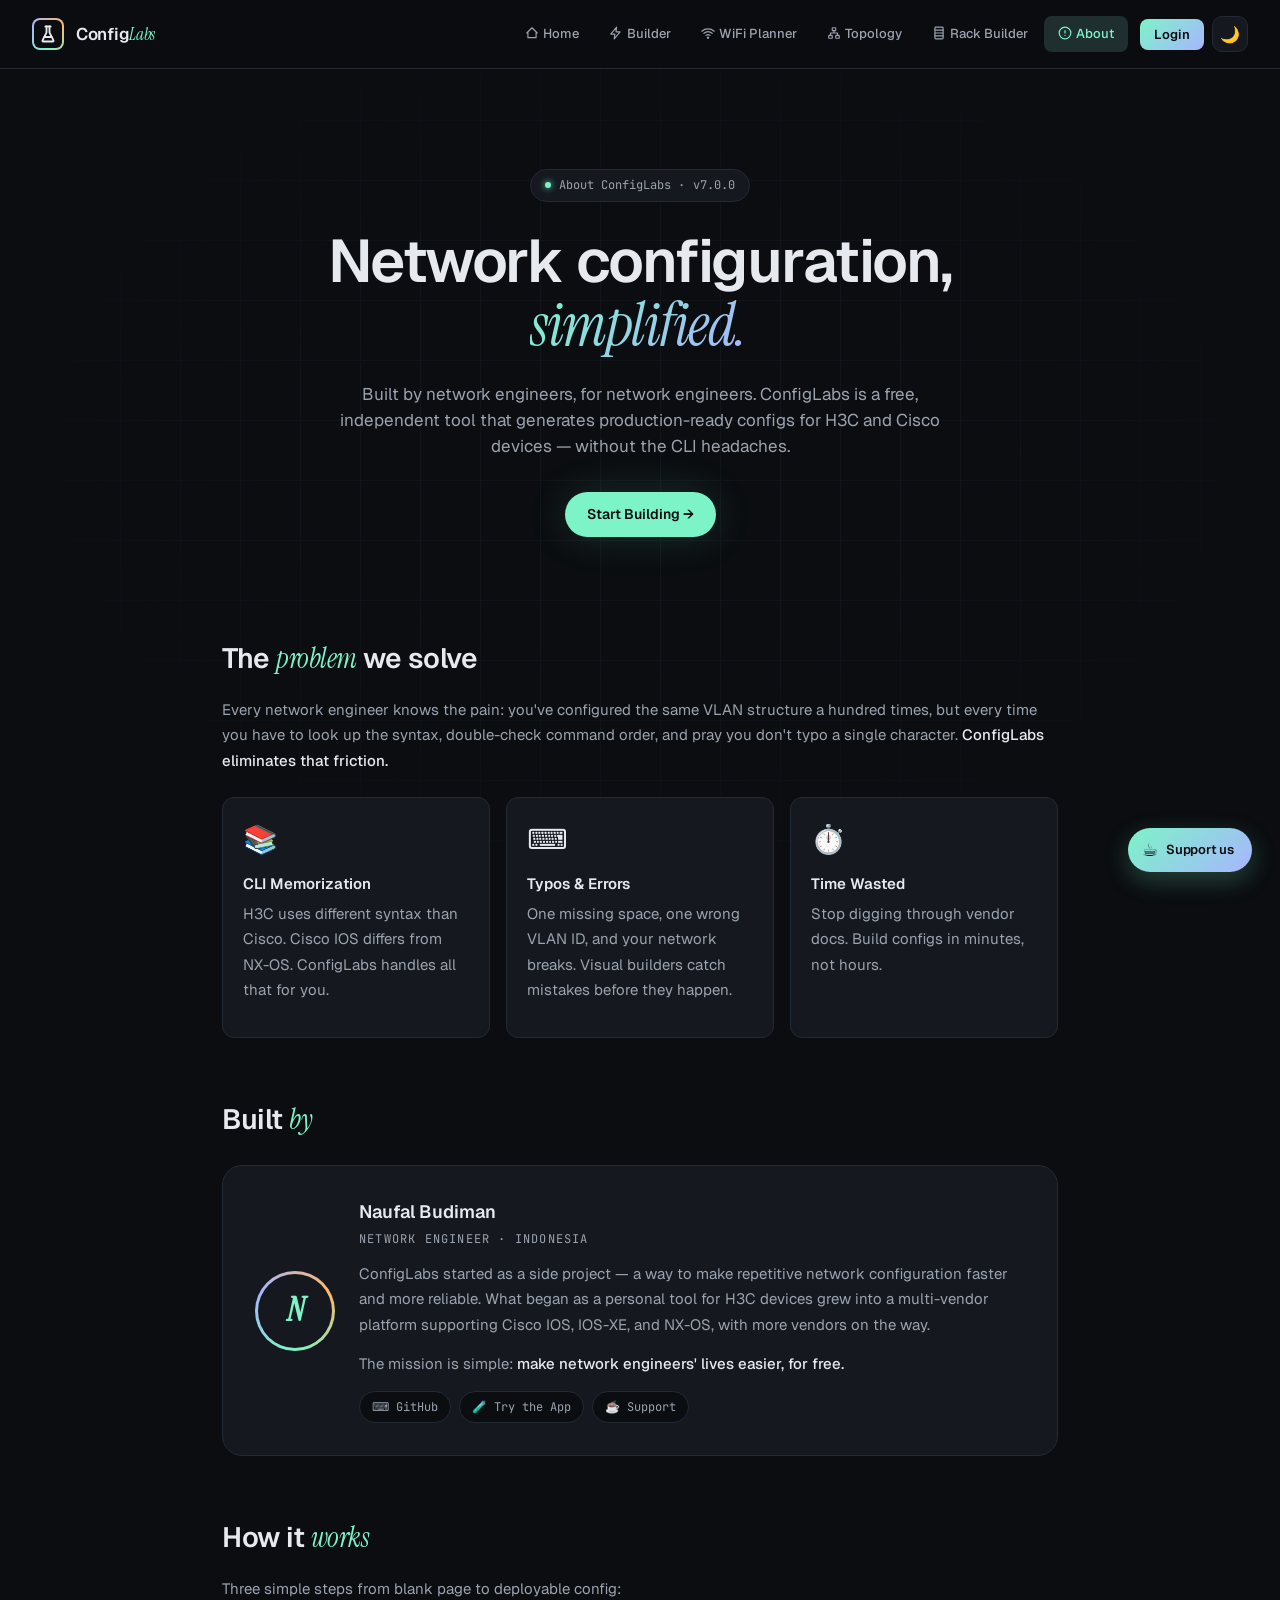
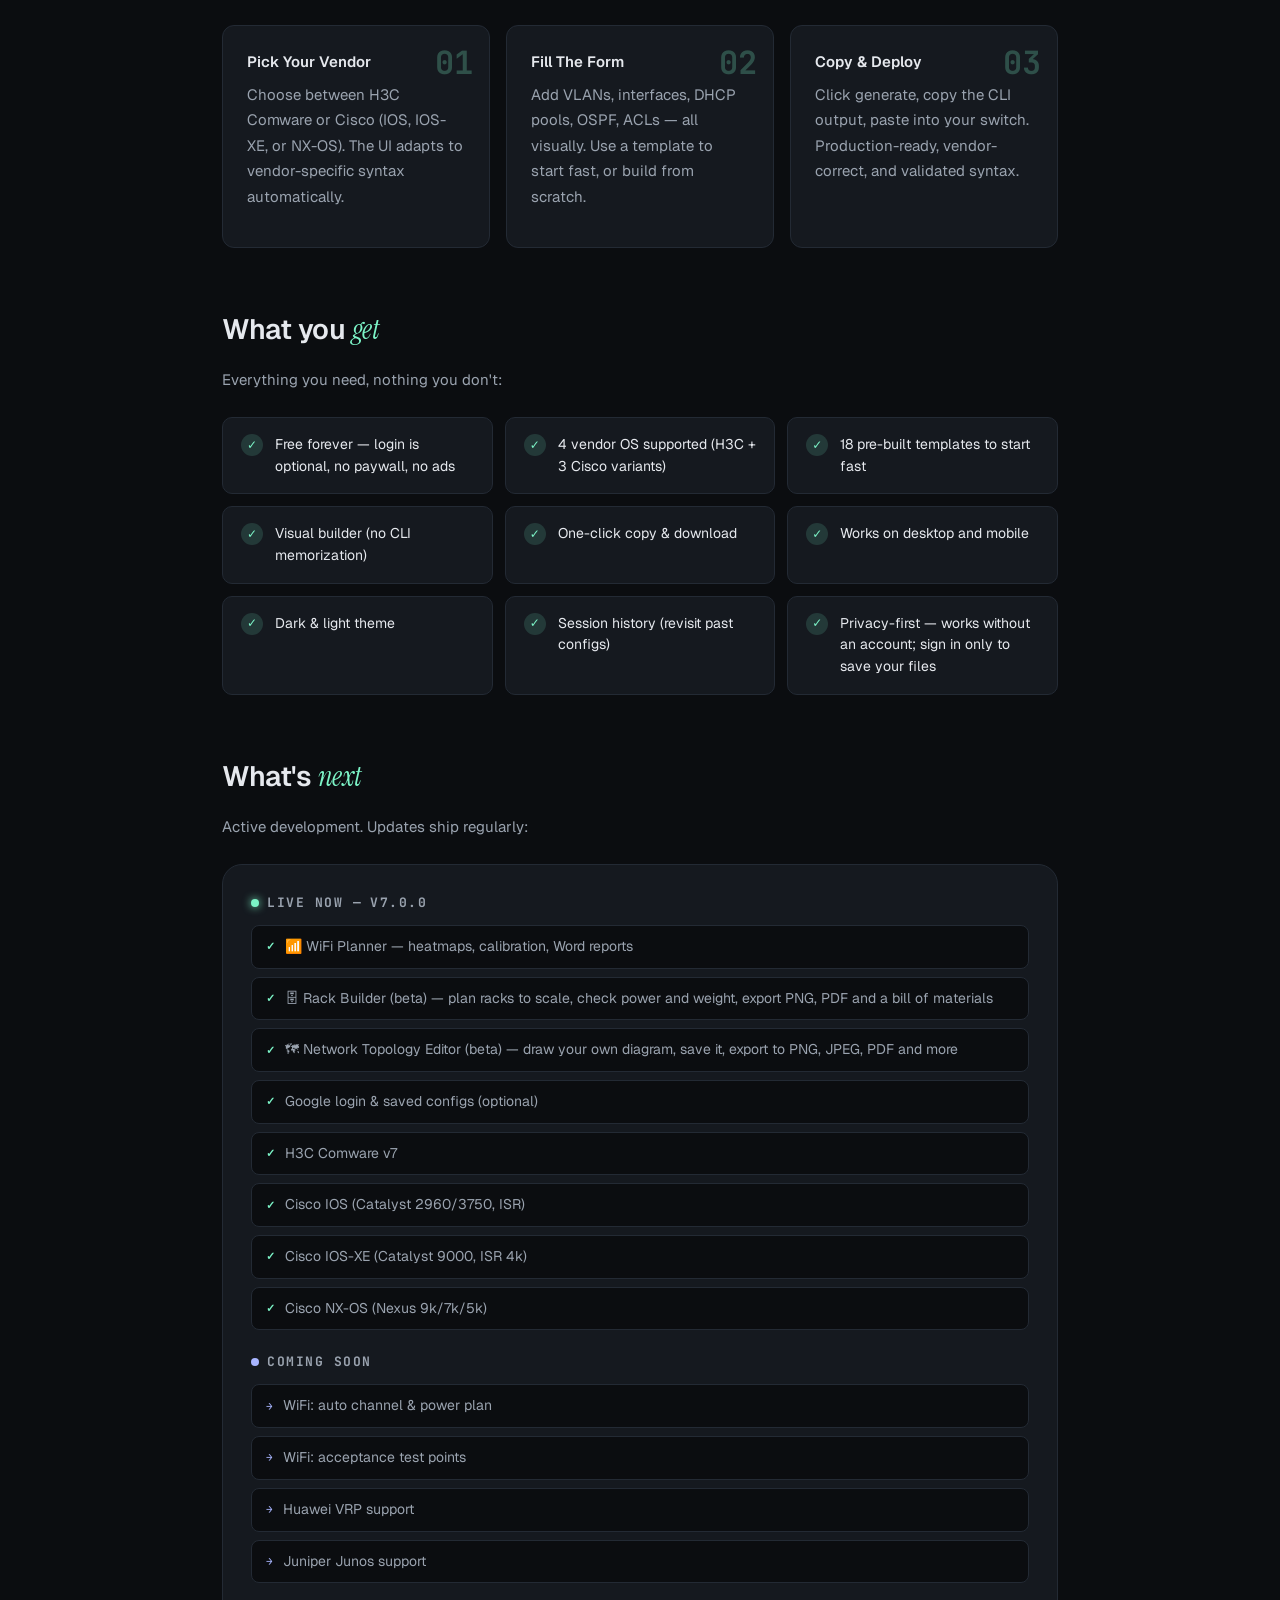
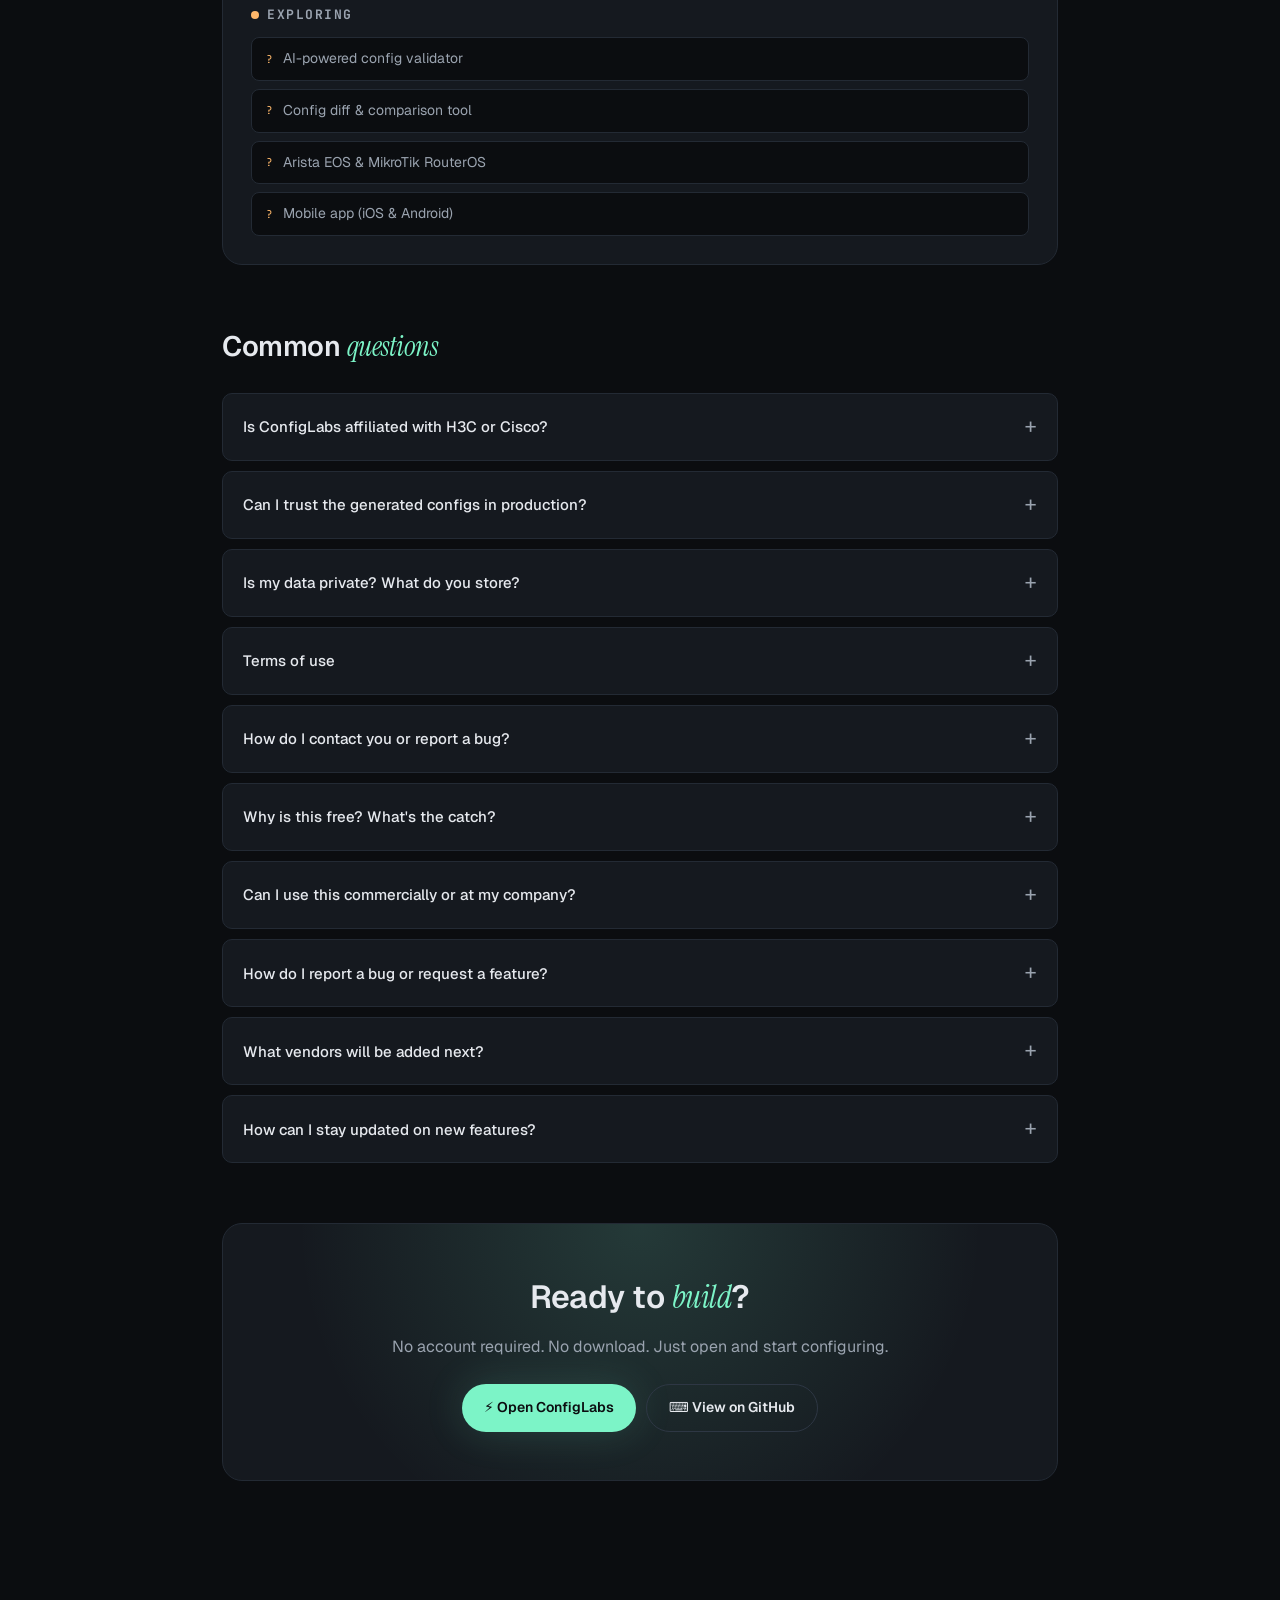
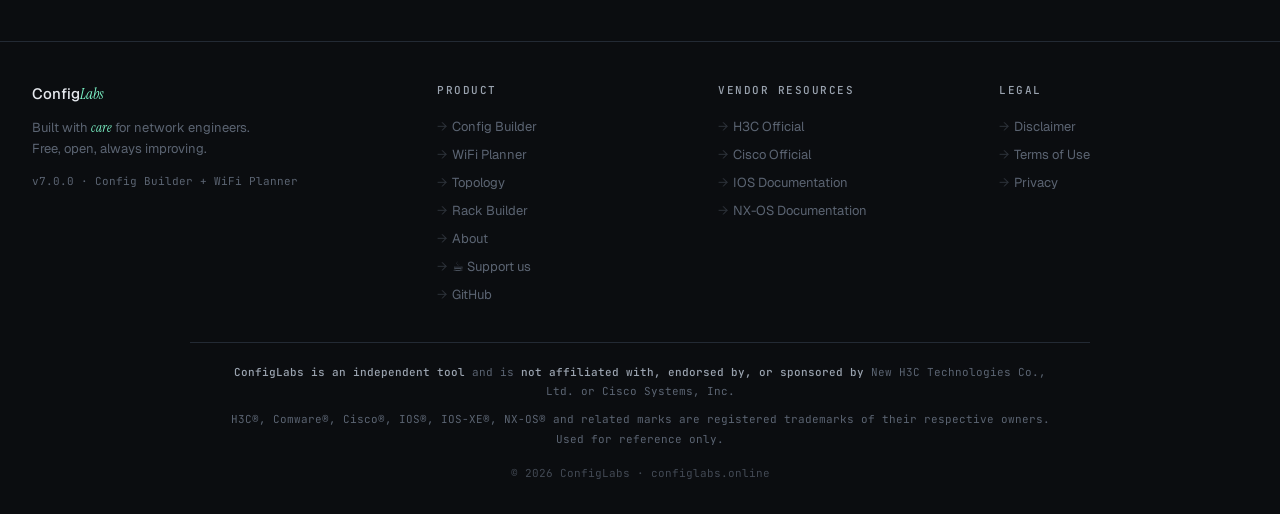
==== about.html @ a89807a7 "v7.0.0: Rack Builder (beta) Rack elevation editor with 37-model library, power/weight/floor checks, " ====
<!DOCTYPE html>
<html lang="en">
<head>
<meta charset="UTF-8"/>
<meta name="viewport" content="width=device-width, initial-scale=1.0"/>
<title>About — ConfigLabs</title>
<meta name="description" content="ConfigLabs is a free, independent network configuration generator and WiFi planner built by a network engineer, for network engineers."/>
<meta name="keywords" content="ConfigLabs, about, H3C, Cisco, network configuration, WiFi planner"/>
<meta name="author" content="ConfigLabs"/>
<meta property="og:title" content="About ConfigLabs — Network Configuration, Simplified"/>
<meta property="og:description" content="The story behind ConfigLabs. Built by a network engineer, for network engineers. Free and open source."/>
<meta property="og:type" content="website"/>
<link rel="canonical" href="https://configlabs.online/about.html"/>
<meta property="og:url" content="https://configlabs.online/about.html"/>
<meta name="theme-color" content="#0b0d10"/>

<!-- Proper favicon setup -->
<link rel="icon" type="image/x-icon" href="/favicon.ico"/>
<link rel="icon" type="image/png" sizes="32x32" href="/favicon-32.png"/>
<link rel="icon" type="image/png" sizes="16x16" href="/favicon-16.png"/>
<link rel="apple-touch-icon" sizes="180x180" href="/apple-touch-icon.png"/>
<link rel="icon" type="image/png" sizes="192x192" href="/android-chrome-192x192.png"/>
<link rel="manifest" href="/site.webmanifest"/>

<!-- Schema.org for the About page -->
<script type="application/ld+json">{"@context":"https://schema.org","@type":"WebApplication","name":"ConfigLabs","url":"https://configlabs.online","logo":"https://configlabs.online/favicon-512.png","description":"Free network configuration generator (H3C, Cisco) and WiFi heatmap planner.","applicationCategory":"DeveloperApplication","operatingSystem":"Web","offers":{"@type":"Offer","price":"0","priceCurrency":"USD"},"license":"https://opensource.org/licenses/MIT"}</script>
<script src="/site.js" defer></script>

<link rel="preconnect" href="https://fonts.googleapis.com">
<link rel="preconnect" href="https://fonts.gstatic.com" crossorigin>
<link href="https://fonts.googleapis.com/css2?family=JetBrains+Mono:wght@400;500;700&family=Instrument+Serif:ital@0;1&family=Geist:wght@300;400;500;600;700&display=swap" rel="stylesheet">

<style>
:root {
  --bg: #0b0d10;
  --bg-2: #111418;
  --surface: #15191f;
  --surface-2: #1b2027;
  --surface-hover: #222831;
  --border: #232a34;
  --border-strong: #2e3744;
  --text: #e6e9ee;
  --text-dim: #9aa3af;
  --text-muted: #5b6472;
  --accent: #7cf4c7;
  --accent-2: #a8b5ff;
  --accent-3: #ffb86b;
  --danger: #ff6478;
  --success: #7cf4c7;
  --glow: 0 0 40px rgba(124, 244, 199, 0.15);
  --sans: 'Geist', system-ui, sans-serif;
  --serif: 'Instrument Serif', Georgia, serif;
  --mono: 'JetBrains Mono', monospace;
  --radius: 12px;
  --radius-lg: 20px;
  --ease: cubic-bezier(0.22, 1, 0.36, 1);
}
[data-theme="light"] {
  --bg: #f8f6f1; --bg-2: #ffffff; --surface: #ffffff; --surface-2: #f1ede3;
  --surface-hover: #ebe6d8; --border: #e4dfd0; --border-strong: #d0c9b5;
  --text: #1a1a1a; --text-dim: #5a5a5a; --text-muted: #8a8a8a;
  --accent: #0f766e; --accent-2: #4f46e5; --accent-3: #ea580c;
  --glow: 0 4px 20px rgba(15, 118, 110, 0.08);
}

* { box-sizing: border-box; margin: 0; padding: 0; }
html, body { background: var(--bg); color: var(--text); font-family: var(--sans); font-size: 15px; line-height: 1.55; -webkit-font-smoothing: antialiased; transition: background 0.3s var(--ease), color 0.3s var(--ease); }

body::before { content: ''; position: fixed; inset: 0; background-image: linear-gradient(var(--border) 1px, transparent 1px), linear-gradient(90deg, var(--border) 1px, transparent 1px); background-size: 60px 60px; mask-image: radial-gradient(ellipse at center, black 30%, transparent 80%); opacity: 0.3; pointer-events: none; z-index: 0; }

/* ========== NAV (matches index.html) ========== */
nav { position: sticky; top: 0; z-index: 50; padding: 16px 32px; background: color-mix(in srgb, var(--bg) 75%, transparent); backdrop-filter: blur(20px); -webkit-backdrop-filter: blur(20px); border-bottom: 1px solid var(--border); display: flex; align-items: center; justify-content: space-between; }
.brand{display:flex;align-items:center;gap:12px;font-weight:600;font-size:17px;letter-spacing:-.3px;text-decoration:none;color:var(--text)}
.brand-logo{width:32px;height:32px;border-radius:8px;background:conic-gradient(from 180deg,var(--accent),var(--accent-2),var(--accent-3),var(--accent));display:grid;place-items:center;position:relative}
.brand-logo::after{content:'';position:absolute;inset:2px;border-radius:6px;background:var(--bg)}
.brand-logo svg{position:relative;z-index:1;width:18px;height:18px;color:var(--text)}
.brand em{font-family:var(--serif);font-style:italic;color:var(--accent);font-weight:400}
.nav-actions { display: flex; gap: 8px; align-items: center; }
.nav-link { padding: 8px 14px; color: var(--text-dim); text-decoration: none; font-size: 13px; font-weight: 500; border-radius: 8px; transition: all 0.2s; }
.nav-link:hover { color: var(--text); background: var(--surface); }
.nav-link.active { color: var(--accent); background: color-mix(in srgb, var(--accent) 10%, var(--surface)); }
.icon-btn { background: var(--surface); border: 1px solid var(--border); color: var(--text-dim); width: 36px; height: 36px; border-radius: 10px; cursor: pointer; display: grid; place-items: center; transition: all 0.2s var(--ease); font-size: 16px; }
.icon-btn:hover { background: var(--surface-hover); color: var(--text); border-color: var(--border-strong); }

/* ========== CONTAINER ========== */
.container { position: relative; z-index: 1; max-width: 900px; margin: 0 auto; padding: 40px 32px 80px; }

/* ========== HERO ========== */
.hero { text-align: center; padding: 60px 0 40px; }
.hero-tag { display: inline-flex; align-items: center; gap: 8px; padding: 6px 14px; border-radius: 999px; background: var(--surface); border: 1px solid var(--border); font-size: 12px; color: var(--text-dim); font-family: var(--mono); margin-bottom: 28px; animation: fadeUp 0.6s var(--ease) both; }
.hero-tag .live { width: 6px; height: 6px; border-radius: 50%; background: var(--accent); box-shadow: 0 0 6px var(--accent); }
.hero h1 { font-size: clamp(40px, 6vw, 60px); line-height: 1.05; letter-spacing: -1.5px; font-weight: 600; margin-bottom: 24px; animation: fadeUp 0.7s var(--ease) 0.1s both; }
.hero h1 .serif { font-family: var(--serif); font-style: italic; font-weight: 400; background: linear-gradient(135deg, var(--accent), var(--accent-2)); -webkit-background-clip: text; background-clip: text; -webkit-text-fill-color: transparent; padding-right: 4px; }
.hero p { color: var(--text-dim); font-size: 17px; max-width: 600px; margin: 0 auto 32px; animation: fadeUp 0.7s var(--ease) 0.2s both; }
.cta-btn { display: inline-flex; align-items: center; gap: 8px; padding: 12px 22px; background: var(--accent); color: var(--bg); border-radius: 999px; text-decoration: none; font-weight: 600; font-size: 14px; box-shadow: var(--glow); transition: transform 0.2s var(--ease); animation: fadeUp 0.7s var(--ease) 0.3s both; }
.cta-btn:hover { transform: translateY(-2px); }

@keyframes fadeUp { from { opacity: 0; transform: translateY(16px); } to { opacity: 1; transform: translateY(0); } }

/* ========== SECTIONS ========== */
section.block { margin: 60px 0; animation: fadeUp 0.7s var(--ease) both; }
section.block h2 { font-size: 28px; font-weight: 600; letter-spacing: -0.5px; margin-bottom: 16px; }
section.block h2 em { font-family: var(--serif); font-style: italic; color: var(--accent); font-weight: 400; }
section.block p { color: var(--text-dim); font-size: 15px; line-height: 1.7; margin-bottom: 14px; }
section.block strong { color: var(--text); font-weight: 500; }

/* ========== PROBLEM CARDS ========== */
.problem-grid { display: grid; grid-template-columns: repeat(auto-fit, minmax(220px, 1fr)); gap: 16px; margin-top: 24px; }
.problem-card { background: var(--surface); border: 1px solid var(--border); border-radius: 12px; padding: 20px; transition: all 0.2s var(--ease); }
.problem-card:hover { border-color: var(--accent); transform: translateY(-2px); }
.problem-card .icon { font-size: 28px; margin-bottom: 10px; display: block; }
.problem-card h3 { font-size: 15px; font-weight: 600; margin-bottom: 6px; color: var(--text); }
.problem-card p { font-size: 13px; color: var(--text-dim); margin: 0; line-height: 1.5; }

/* ========== HOW IT WORKS ========== */
.steps { display: grid; grid-template-columns: repeat(auto-fit, minmax(220px, 1fr)); gap: 16px; margin-top: 24px; counter-reset: step; }
.step { background: var(--surface); border: 1px solid var(--border); border-radius: 12px; padding: 24px; position: relative; transition: all 0.2s var(--ease); }
.step:hover { border-color: var(--accent); }
.step::before { counter-increment: step; content: counter(step, decimal-leading-zero); position: absolute; top: 12px; right: 16px; font-family: var(--mono); font-size: 32px; color: var(--accent); opacity: 0.25; font-weight: 700; }
.step h3 { font-size: 15px; font-weight: 600; margin-bottom: 8px; color: var(--text); }
.step p { font-size: 13px; color: var(--text-dim); margin: 0; line-height: 1.5; }

/* ========== FEATURES ========== */
.features { display: grid; grid-template-columns: repeat(auto-fit, minmax(260px, 1fr)); gap: 12px; margin-top: 24px; }
.feature { background: var(--surface); border: 1px solid var(--border); border-radius: 10px; padding: 16px 18px; display: flex; align-items: flex-start; gap: 12px; transition: all 0.2s var(--ease); }
.feature:hover { border-color: var(--accent); }
.feature .check { width: 22px; height: 22px; border-radius: 50%; background: color-mix(in srgb, var(--accent) 15%, transparent); color: var(--accent); display: grid; place-items: center; flex-shrink: 0; font-weight: 700; font-size: 12px; }
.feature span { font-size: 14px; color: var(--text); }

/* ========== ROADMAP ========== */
.roadmap { background: var(--surface); border: 1px solid var(--border); border-radius: var(--radius-lg); padding: 28px; margin-top: 24px; }
.roadmap-section { margin-bottom: 22px; }
.roadmap-section:last-child { margin-bottom: 0; }
.roadmap-section h3 { font-size: 13px; font-family: var(--mono); text-transform: uppercase; letter-spacing: 1.5px; color: var(--text-dim); margin-bottom: 12px; display: flex; align-items: center; gap: 8px; }
.roadmap-section h3 .dot { width: 8px; height: 8px; border-radius: 50%; }
.roadmap-section.live h3 .dot { background: var(--accent); box-shadow: 0 0 8px var(--accent); }
.roadmap-section.soon h3 .dot { background: var(--accent-2); }
.roadmap-section.maybe h3 .dot { background: var(--accent-3); }
.roadmap-list { list-style: none; padding: 0; margin: 0; display: flex; flex-direction: column; gap: 8px; }
.roadmap-list li { padding: 10px 14px; background: var(--bg); border: 1px solid var(--border); border-radius: 8px; font-size: 14px; color: var(--text-dim); display: flex; align-items: center; gap: 10px; }
.roadmap-list li::before { font-family: var(--mono); font-size: 11px; }
.roadmap-section.live .roadmap-list li::before { content: '✓'; color: var(--accent); font-weight: 700; }
.roadmap-section.soon .roadmap-list li::before { content: '→'; color: var(--accent-2); }
.roadmap-section.maybe .roadmap-list li::before { content: '?'; color: var(--accent-3); }

/* ========== FAQ ========== */
.faq { display: flex; flex-direction: column; gap: 10px; margin-top: 24px; }
.faq-item { background: var(--surface); border: 1px solid var(--border); border-radius: 10px; overflow: hidden; transition: border-color 0.2s; }
.faq-item:hover { border-color: var(--border-strong); }
.faq-item summary { padding: 16px 20px; font-weight: 500; font-size: 15px; color: var(--text); cursor: pointer; list-style: none; display: flex; justify-content: space-between; align-items: center; transition: background 0.15s; }
.faq-item summary::-webkit-details-marker { display: none; }
.faq-item summary::after { content: '+'; font-family: var(--mono); font-size: 22px; color: var(--text-dim); transition: transform 0.3s var(--ease); font-weight: 300; }
.faq-item summary:hover { background: var(--surface-hover); }
.faq-item[open] summary::after { transform: rotate(45deg); color: var(--accent); }
.faq-item .faq-body { padding: 0 20px 18px; color: var(--text-dim); font-size: 14px; line-height: 1.7; }
.faq-item .faq-body a { color: var(--accent); text-decoration: none; }
.faq-item .faq-body a:hover { text-decoration: underline; }

/* ========== MAKER CARD ========== */
.maker { background: var(--surface); border: 1px solid var(--border); border-radius: var(--radius-lg); padding: 32px; margin-top: 24px; display: flex; gap: 24px; align-items: center; }
@media (max-width: 600px) { .maker { flex-direction: column; text-align: center; } }
.maker-avatar { width: 80px; height: 80px; border-radius: 50%; background: conic-gradient(from 180deg, var(--accent), var(--accent-2), var(--accent-3), var(--accent)); display: grid; place-items: center; flex-shrink: 0; position: relative; }
.maker-avatar::after { content: ''; position: absolute; inset: 3px; border-radius: 50%; background: var(--surface); }
.maker-avatar span { position: relative; z-index: 1; font-size: 32px; font-family: var(--serif); font-style: italic; color: var(--accent); font-weight: 600; }
.maker-info h3 { font-size: 18px; font-weight: 600; margin-bottom: 4px; }
.maker-info .role { font-family: var(--mono); font-size: 12px; color: var(--text-dim); margin-bottom: 12px; text-transform: uppercase; letter-spacing: 1.2px; }
.maker-info p { font-size: 14px; color: var(--text-dim); line-height: 1.6; margin-bottom: 12px; }
.maker-links { display: flex; gap: 8px; flex-wrap: wrap; }
.maker-links a { display: inline-flex; align-items: center; gap: 6px; padding: 6px 12px; background: var(--bg); border: 1px solid var(--border); border-radius: 999px; color: var(--text-dim); text-decoration: none; font-size: 12px; font-family: var(--mono); transition: all 0.2s; }
.maker-links a:hover { border-color: var(--accent); color: var(--accent); }

/* ========== CTA SECTION ========== */
.cta-section { background: var(--surface); border: 1px solid var(--border); border-radius: var(--radius-lg); padding: 48px 32px; text-align: center; margin-top: 60px; position: relative; overflow: hidden; }
.cta-section::before { content: ''; position: absolute; inset: 0; background: radial-gradient(circle at 50% 0%, color-mix(in srgb, var(--accent) 15%, transparent), transparent 70%); pointer-events: none; }
.cta-section h2 { position: relative; z-index: 1; font-size: 32px; font-weight: 600; letter-spacing: -0.5px; margin-bottom: 12px; }
.cta-section h2 em { font-family: var(--serif); font-style: italic; color: var(--accent); font-weight: 400; }
.cta-section p { position: relative; z-index: 1; color: var(--text-dim); margin-bottom: 24px; font-size: 16px; }
.cta-buttons { position: relative; z-index: 1; display: flex; gap: 10px; justify-content: center; flex-wrap: wrap; }
.cta-section .btn { padding: 12px 22px; border-radius: 999px; font-weight: 600; font-size: 14px; text-decoration: none; display: inline-flex; align-items: center; gap: 8px; transition: transform 0.2s; }
.cta-section .btn-primary { background: var(--accent); color: var(--bg); box-shadow: var(--glow); }
.cta-section .btn-secondary { background: transparent; color: var(--text); border: 1px solid var(--border-strong); }
.cta-section .btn:hover { transform: translateY(-2px); }

/* ========== FOOTER ========== */
footer { margin-top: 80px; padding: 40px 0 30px; border-top: 1px solid var(--border); color: var(--text-muted); font-size: 13px; }
.footer-grid { max-width: 1400px; margin: 0 auto; padding: 0 32px; display: grid; grid-template-columns: 1.5fr 1fr 1fr 1fr; gap: 32px; margin-bottom: 32px; }
@media (max-width: 768px) { .footer-grid { grid-template-columns: 1fr 1fr; } }
.footer-col h4 { font-family: var(--mono); font-size: 11px; color: var(--text-dim); text-transform: uppercase; letter-spacing: 1.5px; margin-bottom: 14px; font-weight: 500; }
.footer-col a { display: block; color: var(--text-muted); text-decoration: none; font-size: 13px; padding: 4px 0; transition: color 0.15s; cursor: pointer; }
.footer-col a:hover { color: var(--accent); }
.footer-col a::before { content: '→ '; opacity: 0.4; margin-right: 2px; }
.footer-brand-block { font-size: 15px; color: var(--text); margin-bottom: 12px; font-weight: 500; }
.footer-brand-block em { font-family: var(--serif); font-style: italic; color: var(--accent); font-weight: 400; }
.footer-tagline { color: var(--text-muted); font-size: 13px; line-height: 1.6; margin-bottom: 14px; }
.legal { max-width: 900px; margin: 0 auto; padding: 0 32px; border-top: 1px solid var(--border); padding-top: 20px; text-align: center; font-size: 11px; color: var(--text-muted); line-height: 1.8; font-family: var(--mono); }
.legal strong { color: var(--text-dim); font-weight: 500; }

/* Support FAB */
.support-fab { position: fixed; bottom: 28px; right: 28px; z-index: 90; padding: 12px 18px 12px 14px; border-radius: 999px; background: linear-gradient(135deg, var(--accent) 0%, var(--accent-2) 100%); color: var(--bg); font-family: var(--sans); font-size: 13px; font-weight: 600; letter-spacing: -0.2px; border: none; cursor: pointer; display: inline-flex; align-items: center; gap: 8px; box-shadow: 0 8px 24px rgba(124, 244, 199, 0.25), 0 2px 8px rgba(0,0,0,0.3); transition: transform 0.2s var(--ease); text-decoration: none; }
.support-fab:hover { transform: translateY(-2px) scale(1.04); }
.support-fab .fab-icon { font-size: 18px; line-height: 1; }
@media (max-width: 600px) { .support-fab { bottom: 20px; right: 20px; padding: 11px 16px 11px 12px; font-size: 12px; } }

::-webkit-scrollbar { width: 8px; height: 8px; }
::-webkit-scrollbar-track { background: transparent; }
::-webkit-scrollbar-thumb { background: var(--border-strong); border-radius: 4px; }
::-webkit-scrollbar-thumb:hover { background: var(--text-muted); }
/* ── AUTH ───────────────────────────────────────────────────────── */
.auth-login-btn{display:inline-flex;align-items:center;gap:7px;padding:7px 14px;background:linear-gradient(135deg,var(--accent),var(--accent-2));color:var(--bg);border:none;border-radius:8px;font-size:13px;font-weight:600;cursor:pointer;font-family:var(--sans);transition:all .15s}
.auth-login-btn:hover{filter:brightness(1.1);transform:translateY(-1px)}
.auth-user-wrap{position:relative;display:inline-flex;align-items:center}
.auth-avatar{width:34px;height:34px;border-radius:50%;border:2px solid var(--border);cursor:pointer;transition:border-color .15s;object-fit:cover;display:block;vertical-align:middle}
.auth-avatar:hover{border-color:var(--accent)}
.auth-dropdown{position:absolute;top:calc(100% + 10px);right:0;background:var(--surface);border:1px solid var(--border-strong);border-radius:12px;min-width:210px;box-shadow:0 16px 48px rgba(0,0,0,.4);z-index:9999;opacity:0;pointer-events:none;transform:translateY(-6px);transition:all .18s}
.auth-dropdown.open{opacity:1;pointer-events:auto;transform:translateY(0)}
.auth-dropdown-header{padding:14px 16px;border-bottom:1px solid var(--border)}
.auth-dropdown-name{font-weight:600;color:var(--text);font-size:14px;margin-bottom:2px}
.auth-dropdown-email{font-size:11px;color:var(--text-dim)}
.auth-dropdown-provider{font-size:10px;font-family:var(--mono);color:var(--text-muted);margin-top:3px;text-transform:uppercase;letter-spacing:.5px}
.auth-dropdown-item{display:flex;align-items:center;gap:10px;width:100%;padding:10px 16px;background:none;border:none;color:var(--text);text-decoration:none;font-size:13px;font-family:var(--sans);cursor:pointer;transition:background .1s}
.auth-dropdown-item:hover{background:var(--surface-hover);color:var(--accent)}
.auth-dropdown-item.danger{color:var(--danger)}
.auth-dropdown-item.danger:hover{background:rgba(255,100,120,.08)}
.auth-modal-overlay{position:fixed;inset:0;background:rgba(0,0,0,.6);backdrop-filter:blur(8px);z-index:200;display:none;place-items:center;padding:20px}
.auth-modal-overlay.open{display:grid}
.auth-modal{background:var(--surface);border:1px solid var(--border-strong);border-radius:20px;padding:32px;max-width:400px;width:100%;position:relative}
.auth-modal-title{font-size:26px;font-weight:600;letter-spacing:-.5px;margin-bottom:4px}
.auth-modal-title em{font-family:var(--serif);color:var(--accent);font-style:italic;font-weight:400}
.auth-modal-sub{font-size:13px;color:var(--text-dim);margin-bottom:24px}
.auth-modal-close{position:absolute;top:20px;right:20px;background:var(--surface-2);border:1px solid var(--border);border-radius:8px;width:32px;height:32px;display:flex;align-items:center;justify-content:center;cursor:pointer;color:var(--text-dim);font-size:14px;transition:all .15s}
.auth-modal-close:hover{background:var(--surface-hover);color:var(--text)}
.oauth-btn{display:flex;align-items:center;justify-content:center;gap:10px;width:100%;padding:13px;background:var(--surface-2);border:1px solid var(--border-strong);color:var(--text);border-radius:12px;font-size:14px;font-weight:500;cursor:pointer;font-family:var(--sans);transition:all .15s;margin-bottom:10px}
.oauth-btn:hover{background:var(--surface-hover);transform:translateY(-1px)}
.oauth-btn.google:hover{border-color:#4285f4;color:#4285f4}
.auth-terms{text-align:center;font-size:11px;color:var(--text-muted);margin-top:20px;line-height:1.6}
.auth-terms a{color:var(--accent);text-decoration:none}

/* ---- v6 nav & mobile ---- */
.nav-links{display:flex;gap:2px;margin-left:auto;margin-right:12px}
.nav-link{white-space:nowrap}
@media(max-width:900px){
  nav{flex-wrap:wrap;padding:10px 16px!important;row-gap:8px}
  nav .brand{order:1}
  nav .nav-actions{order:2;margin-left:auto}
  .nav-links{order:3;flex:0 0 100%;margin:0;overflow-x:auto;scrollbar-width:none}
  .nav-links::-webkit-scrollbar{display:none}
  .nav-link{padding:7px 12px}
  nav .chip{display:none}
}
@media(max-width:640px){
  .support-fab{bottom:14px!important;right:14px!important;padding:12px!important}
  .support-fab span{display:none}
}
@media(max-width:640px){
  .nav-link svg{display:none}
  .nav-link{padding:7px 10px;font-size:13px}
  .hero-tag{border-radius:14px;text-align:center;line-height:1.5}
}
</style>
</head>
<body data-theme="dark">

<nav>
  <a href="/" class="brand">
    <div class="brand-logo">
      <svg viewBox="0 0 24 24" fill="none" stroke="currentColor" stroke-width="2.5" stroke-linecap="round" stroke-linejoin="round">
        <path d="M10 2v7.527a2 2 0 0 1-.211.896L4.72 20.55a1 1 0 0 0 .9 1.45h12.76a1 1 0 0 0 .9-1.45l-5.069-10.127A2 2 0 0 1 14 9.527V2"/>
        <path d="M8.5 2h7"/><path d="M7 16h10"/>
      </svg>
    </div>
    <div>Config<em>Labs</em></div>
  </a>
  <div class="nav-links">
    <a href="/" class="nav-link"><svg width="14" height="14" viewBox="0 0 24 24" fill="none" stroke="currentColor" stroke-width="2" stroke-linecap="round" stroke-linejoin="round" style="vertical-align:-2px;margin-right:4px"><path d="M3 12L12 3l9 9M5 10v10h14V10"/></svg>Home</a>
    <a href="/builder.html" class="nav-link"><svg width="14" height="14" viewBox="0 0 24 24" fill="none" stroke="currentColor" stroke-width="2" stroke-linecap="round" stroke-linejoin="round" style="vertical-align:-2px;margin-right:4px"><path d="M13 2L3 14h7l-1 8 10-12h-7l1-8z"/></svg>Builder</a>
    <a href="/wifi.html" class="nav-link"><svg width="14" height="14" viewBox="0 0 24 24" fill="none" stroke="currentColor" stroke-width="2" stroke-linecap="round" stroke-linejoin="round" style="vertical-align:-2px;margin-right:4px"><path d="M5 12.55a11 11 0 0 1 14.08 0"/><path d="M1.42 9a16 16 0 0 1 21.16 0"/><path d="M8.53 16.11a6 6 0 0 1 6.95 0"/><circle cx="12" cy="20" r="1"/></svg>WiFi Planner </a>
    <a href="/topology.html" class="nav-link"><svg width="14" height="14" viewBox="0 0 24 24" fill="none" stroke="currentColor" stroke-width="2" stroke-linecap="round" stroke-linejoin="round" style="vertical-align:-2px;margin-right:4px"><rect x="9" y="3" width="6" height="5" rx="1"/><rect x="3" y="16" width="6" height="5" rx="1"/><rect x="15" y="16" width="6" height="5" rx="1"/><path d="M12 8v4M6 16v-4h12v4"/></svg>Topology</a>
    <a href="/rack.html" class="nav-link"><svg width="14" height="14" viewBox="0 0 24 24" fill="none" stroke="currentColor" stroke-width="2" stroke-linecap="round" stroke-linejoin="round" style="vertical-align:-2px;margin-right:4px"><rect x="5" y="2" width="14" height="20" rx="1.5"/><path d="M5 7h14M5 12h14M5 17h14"/></svg>Rack Builder</a>
    <a href="/about.html" class="nav-link active"><svg width="14" height="14" viewBox="0 0 24 24" fill="none" stroke="currentColor" stroke-width="2" stroke-linecap="round" stroke-linejoin="round" style="vertical-align:-2px;margin-right:4px"><circle cx="12" cy="12" r="10"/><line x1="12" y1="8" x2="12" y2="12"/><line x1="12" y1="16" x2="12.01" y2="16"/></svg>About</a>
  </div>
  <div class="nav-actions">
    <div id="auth-nav" style="display:flex;align-items:center"></div>
    <button class="icon-btn" onclick="toggleTheme()" title="Theme" id="theme-btn">🌙</button>
  </div>
</nav>
<!-- LOGIN MODAL -->
<div class="auth-modal-overlay" id="auth-modal" onclick="if(event.target===this)authCloseModal()">
  <div class="auth-modal">
    <button class="auth-modal-close" onclick="authCloseModal()">✕</button>
    <h2 class="auth-modal-title">Sign in to <em>ConfigLabs</em></h2>
    <p class="auth-modal-sub">Save your configs · It's free</p>
    <button class="oauth-btn google" onclick="window.location.href='/auth/google'">
      <svg width="18" height="18" viewBox="0 0 24 24" fill="none"><path d="M22.56 12.25c0-.78-.07-1.53-.2-2.25H12v4.26h5.92c-.26 1.37-1.04 2.53-2.21 3.31v2.77h3.57c2.08-1.92 3.28-4.74 3.28-8.09z" fill="#4285F4"/><path d="M12 23c2.97 0 5.46-.98 7.28-2.66l-3.57-2.77c-.98.66-2.23 1.06-3.71 1.06-2.86 0-5.29-1.93-6.16-4.53H2.18v2.84C3.99 20.53 7.7 23 12 23z" fill="#34A853"/><path d="M5.84 14.09c-.22-.66-.35-1.36-.35-2.09s.13-1.43.35-2.09V7.07H2.18C1.43 8.55 1 10.22 1 12s.43 3.45 1.18 4.93l2.85-2.22.81-.62z" fill="#FBBC05"/><path d="M12 5.38c1.62 0 3.06.56 4.21 1.64l3.15-3.15C17.45 2.09 14.97 1 12 1 7.7 1 3.99 3.47 2.18 7.07l3.66 2.84c.87-2.6 3.3-4.53 6.16-4.53z" fill="#EA4335"/></svg>
      Continue with Google
    </button>
    <p class="auth-terms">By signing in you agree to our <a href="/about.html">Terms</a>.<br>We never share your data.</p>
  </div>
</div>

<div class="container">

  <!-- ===================== HERO ===================== -->
  <section class="hero">
    <div class="hero-tag"><span class="live"></span> About ConfigLabs · <span data-cl-version>v6.0.0</span></div>
    <h1>Network configuration,<br><span class="serif">simplified.</span></h1>
    <p>Built by network engineers, for network engineers. ConfigLabs is a free, independent tool that generates production-ready configs for H3C and Cisco devices — without the CLI headaches.</p>
    <a href="/builder.html" class="cta-btn">Start Building →</a>
  </section>

  <!-- ===================== THE PROBLEM ===================== -->
  <section class="block">
    <h2>The <em>problem</em> we solve</h2>
    <p>Every network engineer knows the pain: you've configured the same VLAN structure a hundred times, but every time you have to look up the syntax, double-check command order, and pray you don't typo a single character. <strong>ConfigLabs eliminates that friction.</strong></p>

    <div class="problem-grid">
      <div class="problem-card">
        <span class="icon">📚</span>
        <h3>CLI Memorization</h3>
        <p>H3C uses different syntax than Cisco. Cisco IOS differs from NX-OS. ConfigLabs handles all that for you.</p>
      </div>
      <div class="problem-card">
        <span class="icon">⌨️</span>
        <h3>Typos &amp; Errors</h3>
        <p>One missing space, one wrong VLAN ID, and your network breaks. Visual builders catch mistakes before they happen.</p>
      </div>
      <div class="problem-card">
        <span class="icon">⏱️</span>
        <h3>Time Wasted</h3>
        <p>Stop digging through vendor docs. Build configs in minutes, not hours.</p>
      </div>
    </div>
  </section>

  <!-- ===================== THE MAKER ===================== -->
  <section class="block">
    <h2>Built <em>by</em></h2>
    <div class="maker">
      <div class="maker-avatar"><span>N</span></div>
      <div class="maker-info">
        <h3>Naufal Budiman</h3>
        <div class="role">Network Engineer · Indonesia</div>
        <p>ConfigLabs started as a side project — a way to make repetitive network configuration faster and more reliable. What began as a personal tool for H3C devices grew into a multi-vendor platform supporting Cisco IOS, IOS-XE, and NX-OS, with more vendors on the way.</p>
        <p>The mission is simple: <strong>make network engineers' lives easier, for free.</strong></p>
        <div class="maker-links">
          <a href="https://github.com/NaufalBudiman/ConfigLabs" target="_blank" rel="noopener">⌨ GitHub</a>
          <a href="/builder.html" >🧪 Try the App</a>
          <a href="https://saweria.co/configlabs" target="_blank" rel="noopener">☕ Support</a>
        </div>
      </div>
    </div>
  </section>

  <!-- ===================== HOW IT WORKS ===================== -->
  <section class="block">
    <h2>How it <em>works</em></h2>
    <p>Three simple steps from blank page to deployable config:</p>
    <div class="steps">
      <div class="step">
        <h3>Pick Your Vendor</h3>
        <p>Choose between H3C Comware or Cisco (IOS, IOS-XE, or NX-OS). The UI adapts to vendor-specific syntax automatically.</p>
      </div>
      <div class="step">
        <h3>Fill The Form</h3>
        <p>Add VLANs, interfaces, DHCP pools, OSPF, ACLs — all visually. Use a template to start fast, or build from scratch.</p>
      </div>
      <div class="step">
        <h3>Copy &amp; Deploy</h3>
        <p>Click generate, copy the CLI output, paste into your switch. Production-ready, vendor-correct, and validated syntax.</p>
      </div>
    </div>
  </section>

  <!-- ===================== FEATURES ===================== -->
  <section class="block">
    <h2>What you <em>get</em></h2>
    <p>Everything you need, nothing you don't:</p>
    <div class="features">
      <div class="feature"><div class="check">✓</div><span>Free forever — login is optional, no paywall, no ads</span></div>
      <div class="feature"><div class="check">✓</div><span>4 vendor OS supported (H3C + 3 Cisco variants)</span></div>
      <div class="feature"><div class="check">✓</div><span>18 pre-built templates to start fast</span></div>
      <div class="feature"><div class="check">✓</div><span>Visual builder (no CLI memorization)</span></div>
      <div class="feature"><div class="check">✓</div><span>One-click copy &amp; download</span></div>
      <div class="feature"><div class="check">✓</div><span>Works on desktop and mobile</span></div>
      <div class="feature"><div class="check">✓</div><span>Dark &amp; light theme</span></div>
      <div class="feature"><div class="check">✓</div><span>Session history (revisit past configs)</span></div>
      <div class="feature"><div class="check">✓</div><span>Privacy-first — works without an account; sign in only to save your files</span></div>
    </div>
  </section>

  <!-- ===================== ROADMAP ===================== -->
  <section class="block">
    <h2>What's <em>next</em></h2>
    <p>Active development. Updates ship regularly:</p>
    <div class="roadmap">
      <div class="roadmap-section live">
        <h3><span class="dot"></span>Live now — <span data-cl-version>v6.0.0</span></h3>
        <ul class="roadmap-list">
          <li>📶 WiFi Planner — heatmaps, calibration, Word reports</li>
          <li>🗄 Rack Builder (beta) — plan racks to scale, check power and weight, export PNG, PDF and a bill of materials</li>
          <li>🗺 Network Topology Editor (beta) — draw your own diagram, save it, export to PNG, JPEG, PDF and more</li>
          <li>Google login &amp; saved configs (optional)</li>
          <li>H3C Comware v7</li>
          <li>Cisco IOS (Catalyst 2960/3750, ISR)</li>
          <li>Cisco IOS-XE (Catalyst 9000, ISR 4k)</li>
          <li>Cisco NX-OS (Nexus 9k/7k/5k)</li>
        </ul>
      </div>
      <div class="roadmap-section soon">
        <h3><span class="dot"></span>Coming soon</h3>
        <ul class="roadmap-list">
          <li>WiFi: auto channel &amp; power plan</li>
          <li>WiFi: acceptance test points</li>
          <li>Huawei VRP support</li>
          <li>Juniper Junos support</li>
        </ul>
      </div>
      <div class="roadmap-section maybe">
        <h3><span class="dot"></span>Exploring</h3>
        <ul class="roadmap-list">
          <li>AI-powered config validator</li>
          <li>Config diff &amp; comparison tool</li>
          <li>Arista EOS &amp; MikroTik RouterOS</li>
          <li>Mobile app (iOS &amp; Android)</li>
        </ul>
      </div>
    </div>
  </section>

  <!-- ===================== FAQ ===================== -->
  <section class="block">
    <h2>Common <em>questions</em></h2>
    <div class="faq">

      <details class="faq-item" id="disclaimer">
        <summary>Is ConfigLabs affiliated with H3C or Cisco?</summary>
        <div class="faq-body">No. ConfigLabs is an independent tool — not affiliated with, endorsed by, or sponsored by New H3C Technologies Co., Ltd., Cisco Systems, Inc., or any other vendor. H3C®, Comware®, Cisco®, IOS®, IOS-XE®, and NX-OS® are registered trademarks of their respective owners. We just respect their platforms.</div>
      </details>

      <details class="faq-item">
        <summary>Can I trust the generated configs in production?</summary>
        <div class="faq-body">Always review and test in a lab environment first. ConfigLabs follows official vendor syntax and best practices, but every network is different. The tool is provided "AS IS" — you're responsible for what you deploy.</div>
      </details>

      <details class="faq-item" id="privacy">
        <summary>Is my data private? What do you store?</summary>
        <div class="faq-body"><strong>Short version: very little.</strong> The Config Builder and WiFi Planner work without an account, and there are no ads or tracking scripts.<br><br>
        <strong>Config Builder:</strong> the values you enter are sent to our server only to render the config; they are not stored. Your session history stays in your browser tab.<br>
        <strong>WiFi Planner:</strong> projects, floor plans and measurements are stored in your own browser (IndexedDB) and are not uploaded. Clear your browser data and they are gone, so export what you need.<br>
        <strong>If you sign in with Google:</strong> we keep your name, email and avatar, plus any configs you choose to save, in our database (Neon PostgreSQL).<br>
        <strong>Feedback:</strong> messages you send through the feedback form are logged so we can read them.</div>
      </details>

      <details class="faq-item" id="terms">
        <summary>Terms of use</summary>
        <div class="faq-body">ConfigLabs is provided "AS IS", without warranty of any kind. You are responsible for reviewing and testing everything you generate or plan before using it on real equipment or sites. WiFi predictions are estimates and should be validated with a site survey. The source code is released under the <a href="https://github.com/NaufalBudiman/ConfigLabs/blob/main/LICENSE" target="_blank" rel="noopener">MIT License</a>.</div>
      </details>

      <details class="faq-item" id="contact">
        <summary>How do I contact you or report a bug?</summary>
        <div class="faq-body">Open an issue on <a href="https://github.com/NaufalBudiman/ConfigLabs/issues/new" target="_blank" rel="noopener">GitHub</a>, or use the feedback button (💬) in the Config Builder.</div>
      </details>

      <details class="faq-item">
        <summary>Why is this free? What's the catch?</summary>
        <div class="faq-body">There's no catch. ConfigLabs is built as a passion project for the networking community. If it saves you time, you can <a href="https://saweria.co/configlabs" target="_blank" rel="noopener">support it via Saweria</a> — but you don't have to. The tool stays free regardless.</div>
      </details>

      <details class="faq-item">
        <summary>Can I use this commercially or at my company?</summary>
        <div class="faq-body">Yes! Use it for any purpose — personal projects, work, lab studies, certifications, client deployments. No license required, no attribution needed. Just don't redistribute it as your own product.</div>
      </details>

      <details class="faq-item">
        <summary>How do I report a bug or request a feature?</summary>
        <div class="faq-body">Click the 💬 feedback button in the app, or open an issue on <a href="https://github.com/NaufalBudiman/ConfigLabs" target="_blank" rel="noopener">GitHub</a>. We read every message and prioritize based on impact.</div>
      </details>

      <details class="faq-item">
        <summary>What vendors will be added next?</summary>
        <div class="faq-body">Huawei VRP and Juniper Junos are next on the roadmap, followed by Arista EOS and MikroTik RouterOS. Got a vendor request? Send feedback and let us know!</div>
      </details>

      <details class="faq-item">
        <summary>How can I stay updated on new features?</summary>
        <div class="faq-body">Star the <a href="https://github.com/NaufalBudiman/ConfigLabs" target="_blank" rel="noopener">GitHub repo</a> to follow updates. Major releases will be announced there. Social media accounts coming soon.</div>
      </details>

    </div>
  </section>

  <!-- ===================== CTA ===================== -->
  <section class="cta-section">
    <h2>Ready to <em>build</em>?</h2>
    <p>No account required. No download. Just open and start configuring.</p>
    <div class="cta-buttons">
      <a href="/builder.html" class="btn btn-primary">⚡ Open ConfigLabs</a>
      <a href="https://github.com/NaufalBudiman/ConfigLabs" target="_blank" rel="noopener" class="btn btn-secondary">⌨ View on GitHub</a>
    </div>
  </section>

</div>

<!-- ===================== FOOTER ===================== -->
<footer>
  <div class="footer-grid">
    <div class="footer-col">
      <div class="footer-brand-block">Config<em>Labs</em></div>
      <div class="footer-tagline">
        Built with <em style="font-family:var(--serif); font-style:italic; color:var(--accent);">care</em> for network engineers.<br>
        Free, open, always improving.
      </div>
      <div style="font-family:var(--mono); font-size:11px; color:var(--text-muted);"><span data-cl-version>v6.0.0</span> · Config Builder + WiFi Planner</div>
    </div>
    <div class="footer-col">
      <h4>Product</h4>
      <a href="/builder.html">Config Builder</a>
      <a href="/wifi.html">WiFi Planner</a>
      <a href="/topology.html">Topology</a>
      <a href="/rack.html">Rack Builder</a>
      <a href="/about.html">About</a>
      <a href="https://saweria.co/configlabs" target="_blank" rel="noopener">☕ Support us</a>
      <a href="https://github.com/NaufalBudiman/ConfigLabs" target="_blank" rel="noopener">GitHub</a>
    </div>
    <div class="footer-col">
      <h4>Vendor Resources</h4>
      <a href="https://www.h3c.com" target="_blank" rel="noopener">H3C Official</a>
      <a href="https://www.cisco.com" target="_blank" rel="noopener">Cisco Official</a>
      <a href="https://www.cisco.com/c/en/us/td/docs/ios-xml/ios/" target="_blank" rel="noopener">IOS Documentation</a>
      <a href="https://www.cisco.com/c/en/us/support/switches/nexus-9000-series-switches/" target="_blank" rel="noopener">NX-OS Documentation</a>
    </div>
    <div class="footer-col">
      <h4>Legal</h4>
      <a href="#disclaimer">Disclaimer</a>
      <a href="#terms">Terms of Use</a>
      <a href="#privacy">Privacy</a>
    </div>
  </div>
  <div class="legal">
    <p><strong>ConfigLabs is an independent tool</strong> and is <strong>not affiliated with, endorsed by, or sponsored by</strong> New H3C Technologies Co., Ltd. or Cisco Systems, Inc.</p>
    <p style="margin-top:8px">H3C®, Comware®, Cisco®, IOS®, IOS-XE®, NX-OS® and related marks are registered trademarks of their respective owners. Used for reference only.</p>
    <p style="margin-top:14px; opacity:0.7">© <span id="year"></span> ConfigLabs · configlabs.online</p>
  </div>
</footer>

<!-- Floating Support Button -->
<a href="https://saweria.co/configlabs" target="_blank" rel="noopener" class="support-fab" title="Support ConfigLabs">
  <span class="fab-icon">☕</span>
  <span>Support us</span>
</a>

<script>
const THEME_KEY = 'configlabs_theme';
document.getElementById('year').textContent = new Date().getFullYear();

function toggleTheme() {
  const cur = document.body.dataset.theme;
  const next = cur === 'dark' ? 'light' : 'dark';
  document.body.dataset.theme = next;
  document.getElementById('theme-btn').textContent = next === 'dark' ? '🌙' : '☀️';
  try { localStorage.setItem(THEME_KEY, next); } catch(e){}
}
(function initTheme(){
  try {
    const saved = localStorage.getItem(THEME_KEY);
    if (saved) {
      document.body.dataset.theme = saved;
      document.getElementById('theme-btn').textContent = saved === 'dark' ? '🌙' : '☀️';
    }
  } catch(e){}
})();
</script>

<script>
(function(){var _u=null,_t=localStorage.getItem("clab_token")||"";window.authOpenModal=function(){document.getElementById("auth-modal").classList.add("open")};window.authCloseModal=function(){document.getElementById("auth-modal").classList.remove("open")};document.addEventListener("keydown",function(e){if(e.key==="Escape")authCloseModal()});window.authToggleDropdown=function(){var d=document.getElementById("auth-dd");if(d)d.classList.toggle("open")};document.addEventListener("click",function(e){var w=document.getElementById("auth-nav");if(w&&!w.contains(e.target)){var d=document.getElementById("auth-dd");if(d)d.classList.remove("open")}});window.authLogout=function(){localStorage.removeItem("clab_token");_u=null;_t="";rAN()};function X(v){return String(v==null?"":v).replace(/&/g,"&amp;").replace(/</g,"&lt;").replace(/>/g,"&gt;").replace(/"/g,"&quot;").replace(/'/g,"&#39;")}function rAN(){var el=document.getElementById("auth-nav");if(!el)return;if(_u){var av=_u.avatar_url?"<img class=\'auth-avatar\' src=\'"+_u.avatar_url+"\' alt=\'\'  onclick=\'authToggleDropdown()\'>":" <button class=\'auth-avatar\' onclick=\'authToggleDropdown()\' style=\'background:var(--accent);color:var(--bg);font-weight:700;font-size:14px;display:flex;align-items:center;justify-content:center\'>" +X((_u.name||"?")[0].toUpperCase())+"</button>";el.innerHTML="<div class=\'auth-user-wrap\'>"+av+"<div class=\'auth-dropdown\' id=\'auth-dd\'><div class=\'auth-dropdown-header\'><div class=\'auth-dropdown-name\'>"+X(_u.name)+"</div><div class=\'auth-dropdown-email\'>"+X(_u.email)+"</div></div><button class=\'auth-dropdown-item danger\' onclick=\'authLogout()\'>Logout</button></div></div>";}else{el.innerHTML="<button class=\'auth-login-btn\' onclick=\'authOpenModal()\'>Login</button>";}}async function fetchMe(){if(!_t){rAN();return;}try{var r=await fetch("/api/me",{headers:{"Authorization":"Bearer "+_t}});if(r.ok){_u=await r.json();}else{localStorage.removeItem("clab_token");_t="";_u=null;}}catch(e){_u=null;}rAN();}var p=new URLSearchParams(window.location.search);var tk=p.get("auth_token"),er=p.get("auth_error");if(tk&&/^[\w-]+\.[\w-]+\.[\w-]+$/.test(tk)){localStorage.setItem("clab_token",tk);_t=tk;window.history.replaceState({},"",window.location.pathname);}fetchMe();})();
</script>
<script>
(function(){function o(){var h=location.hash.slice(1);if(!h)return;var e=document.getElementById(h);if(e&&e.tagName==='DETAILS'){e.open=true;e.scrollIntoView({behavior:'smooth',block:'center'});}}
window.addEventListener('hashchange',o);window.addEventListener('load',o);})();
</script>
</body>
</html>
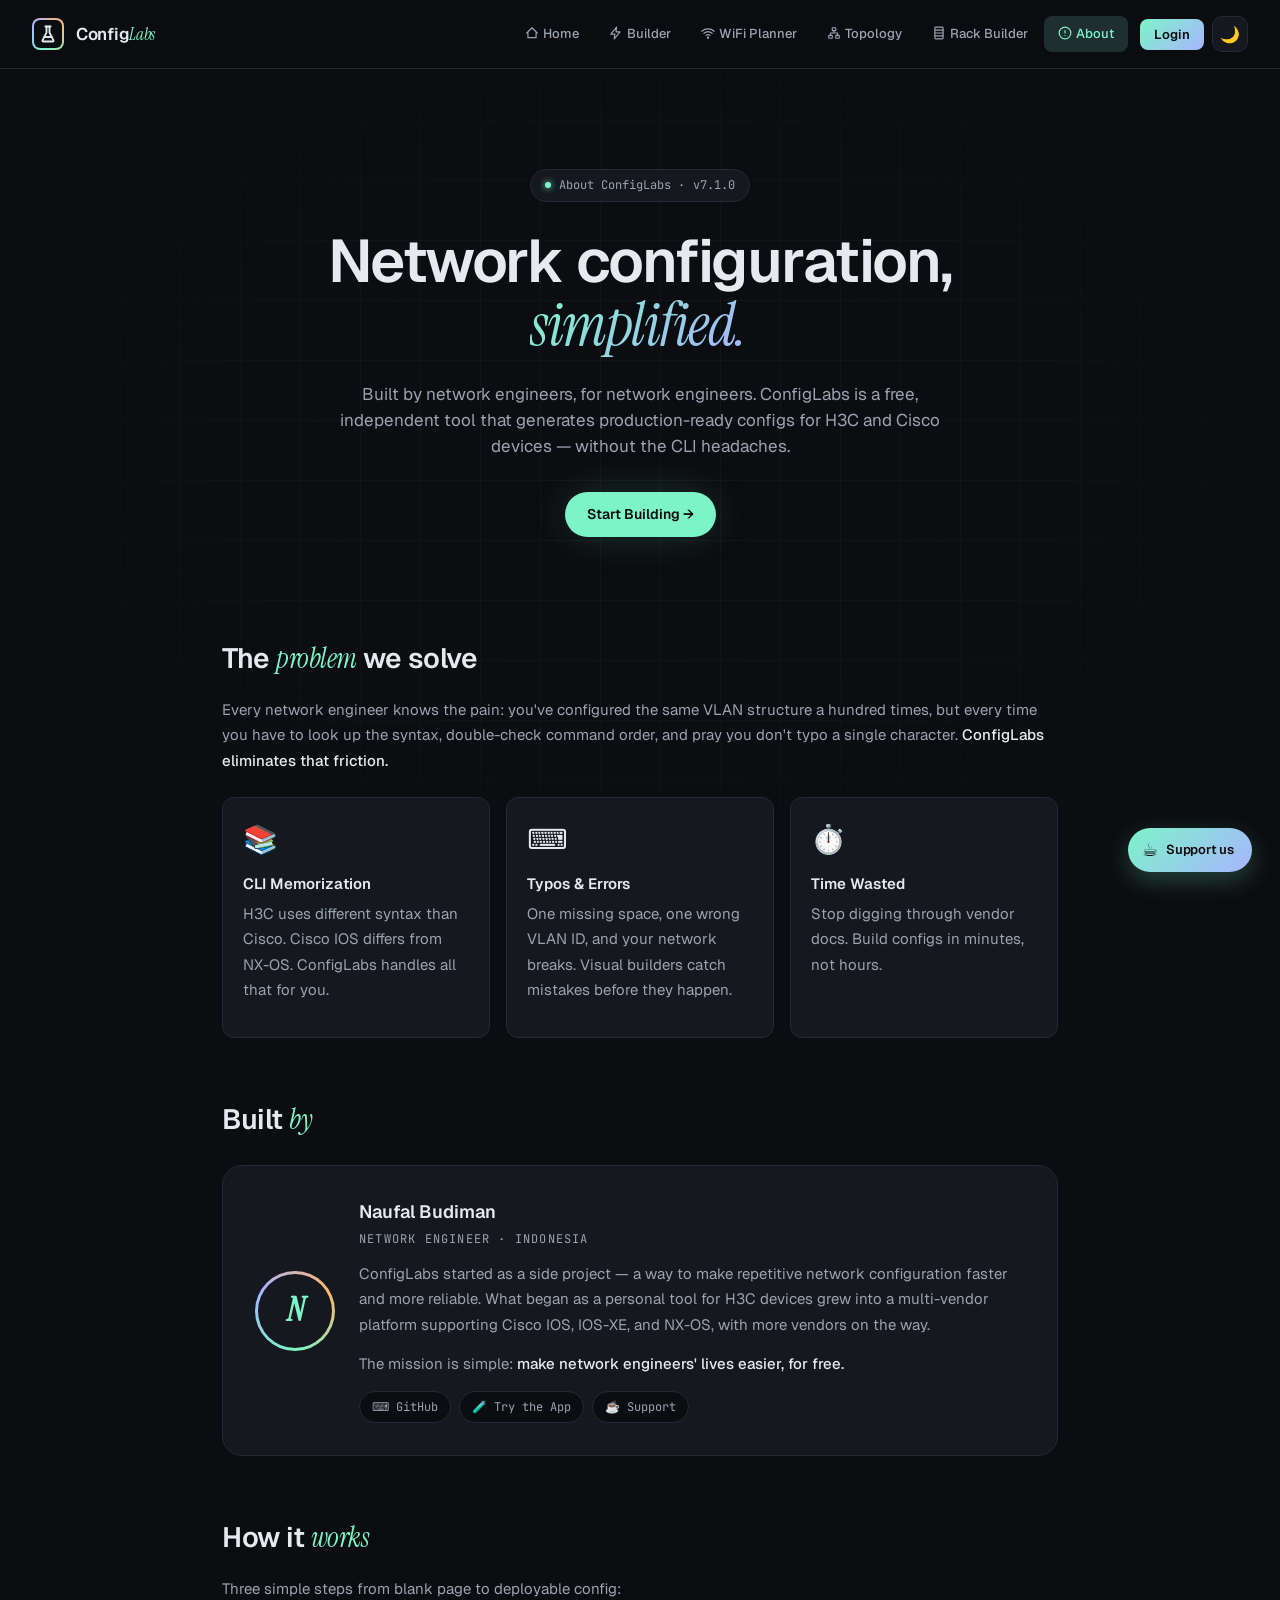
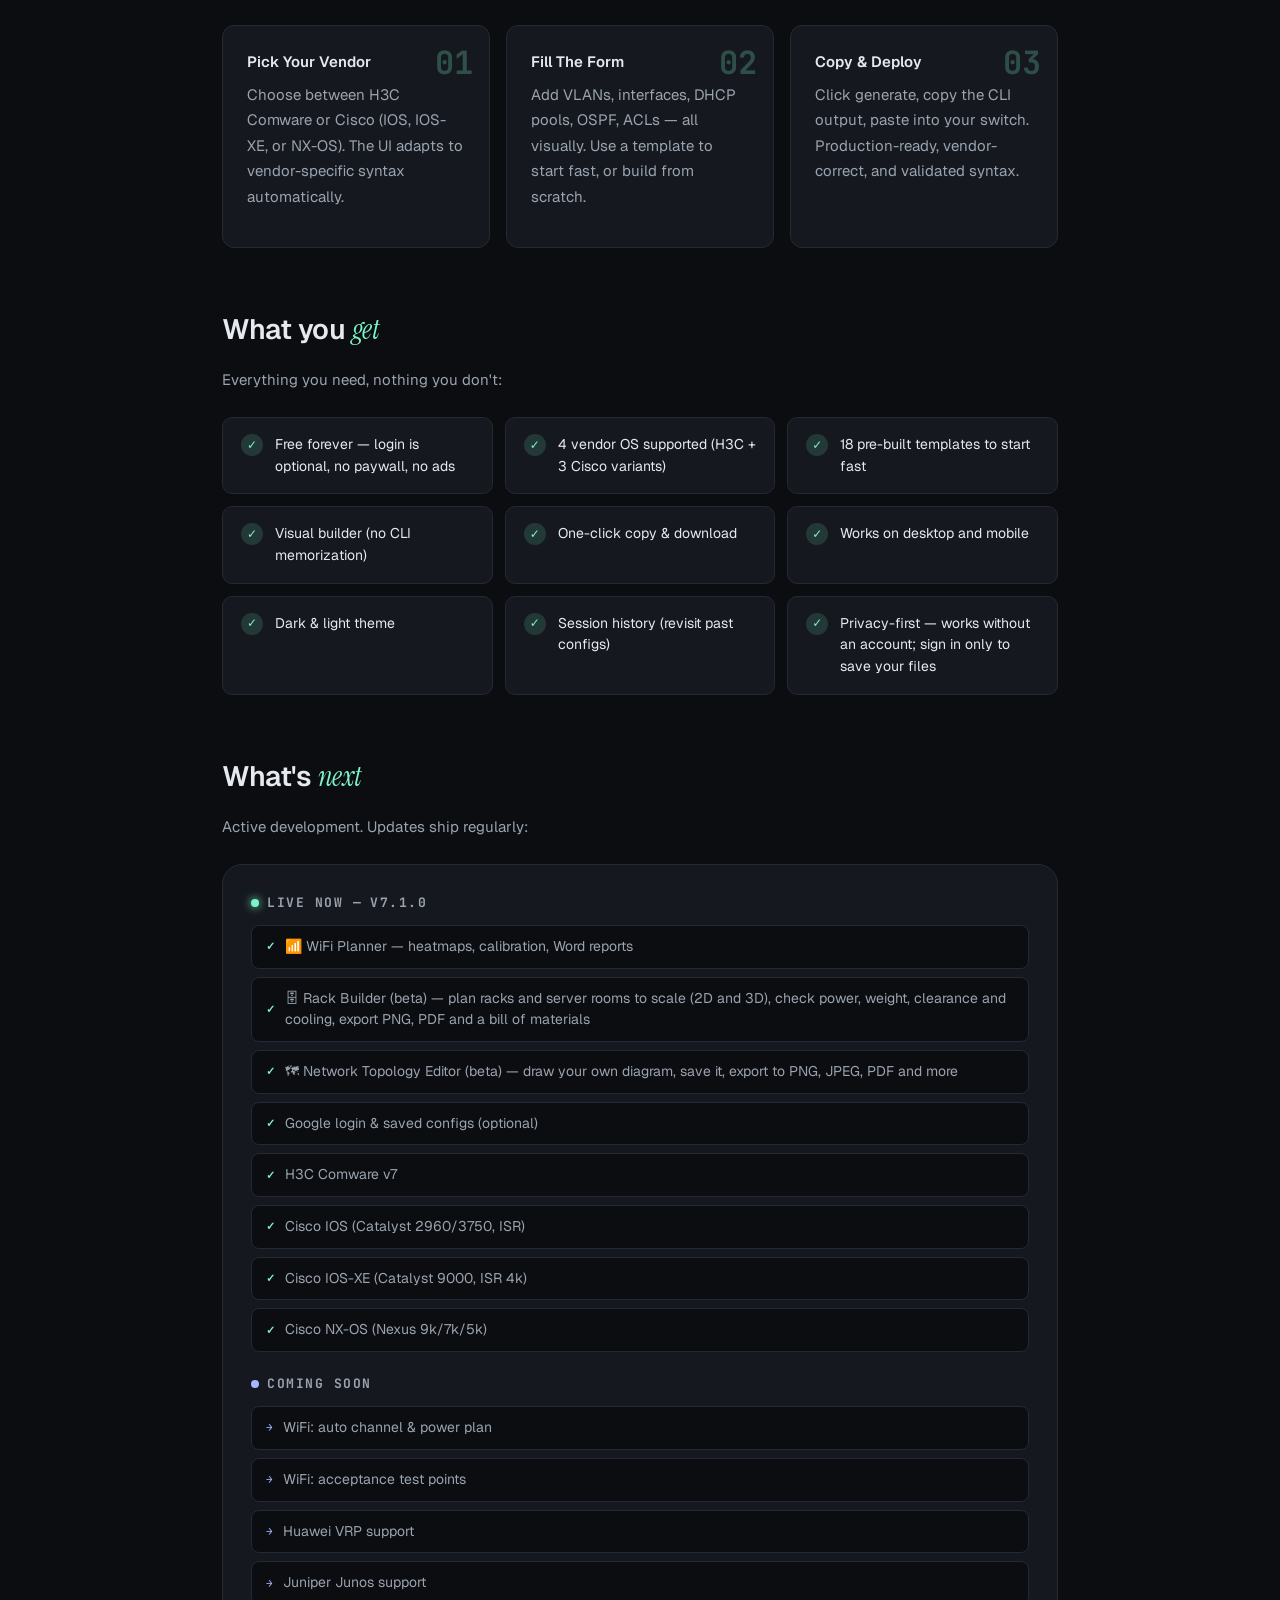
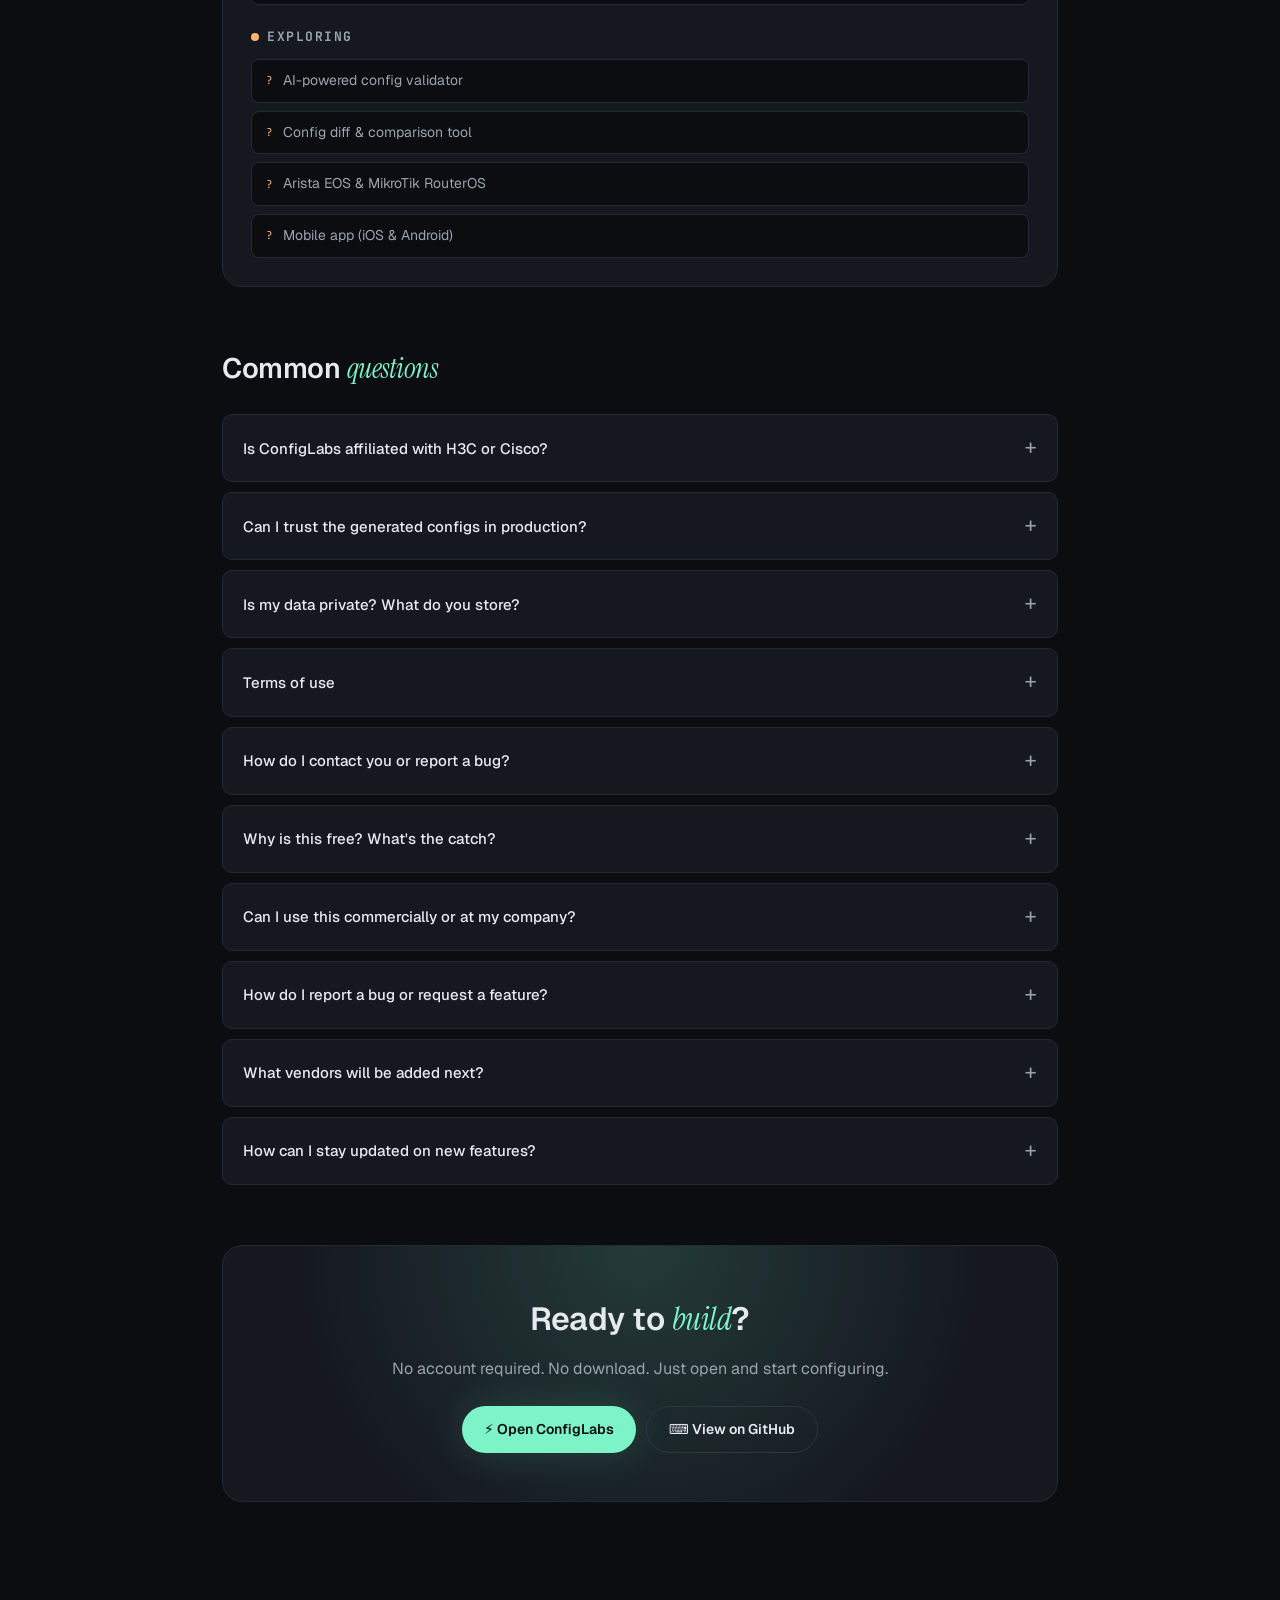
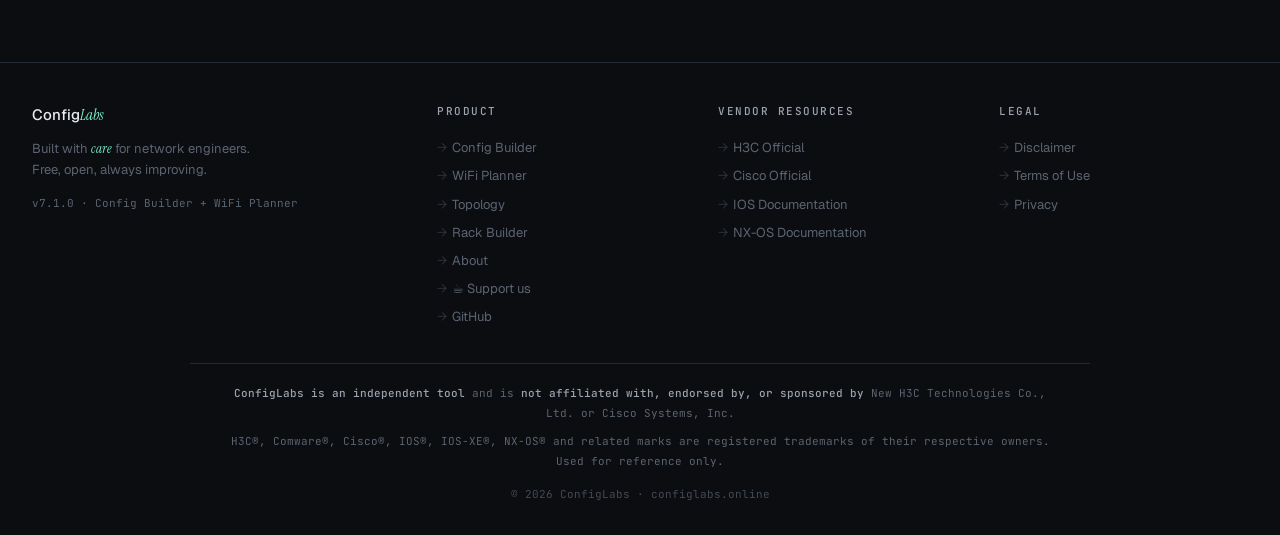
==== commit 2e84dc6c: "v7.1.0: Rack Builder room plan and 3D Room mode: to-scale plan, drag with snapping, objects (door, c" ====
--- a/about.html
+++ b/about.html
@@ -396,7 +396,7 @@
         <h3><span class="dot"></span>Live now — <span data-cl-version>v6.0.0</span></h3>
         <ul class="roadmap-list">
           <li>📶 WiFi Planner — heatmaps, calibration, Word reports</li>
-          <li>🗄 Rack Builder (beta) — plan racks to scale, check power and weight, export PNG, PDF and a bill of materials</li>
+          <li>🗄 Rack Builder (beta) — plan racks and server rooms to scale (2D and 3D), check power, weight, clearance and cooling, export PNG, PDF and a bill of materials</li>
           <li>🗺 Network Topology Editor (beta) — draw your own diagram, save it, export to PNG, JPEG, PDF and more</li>
           <li>Google login &amp; saved configs (optional)</li>
           <li>H3C Comware v7</li>
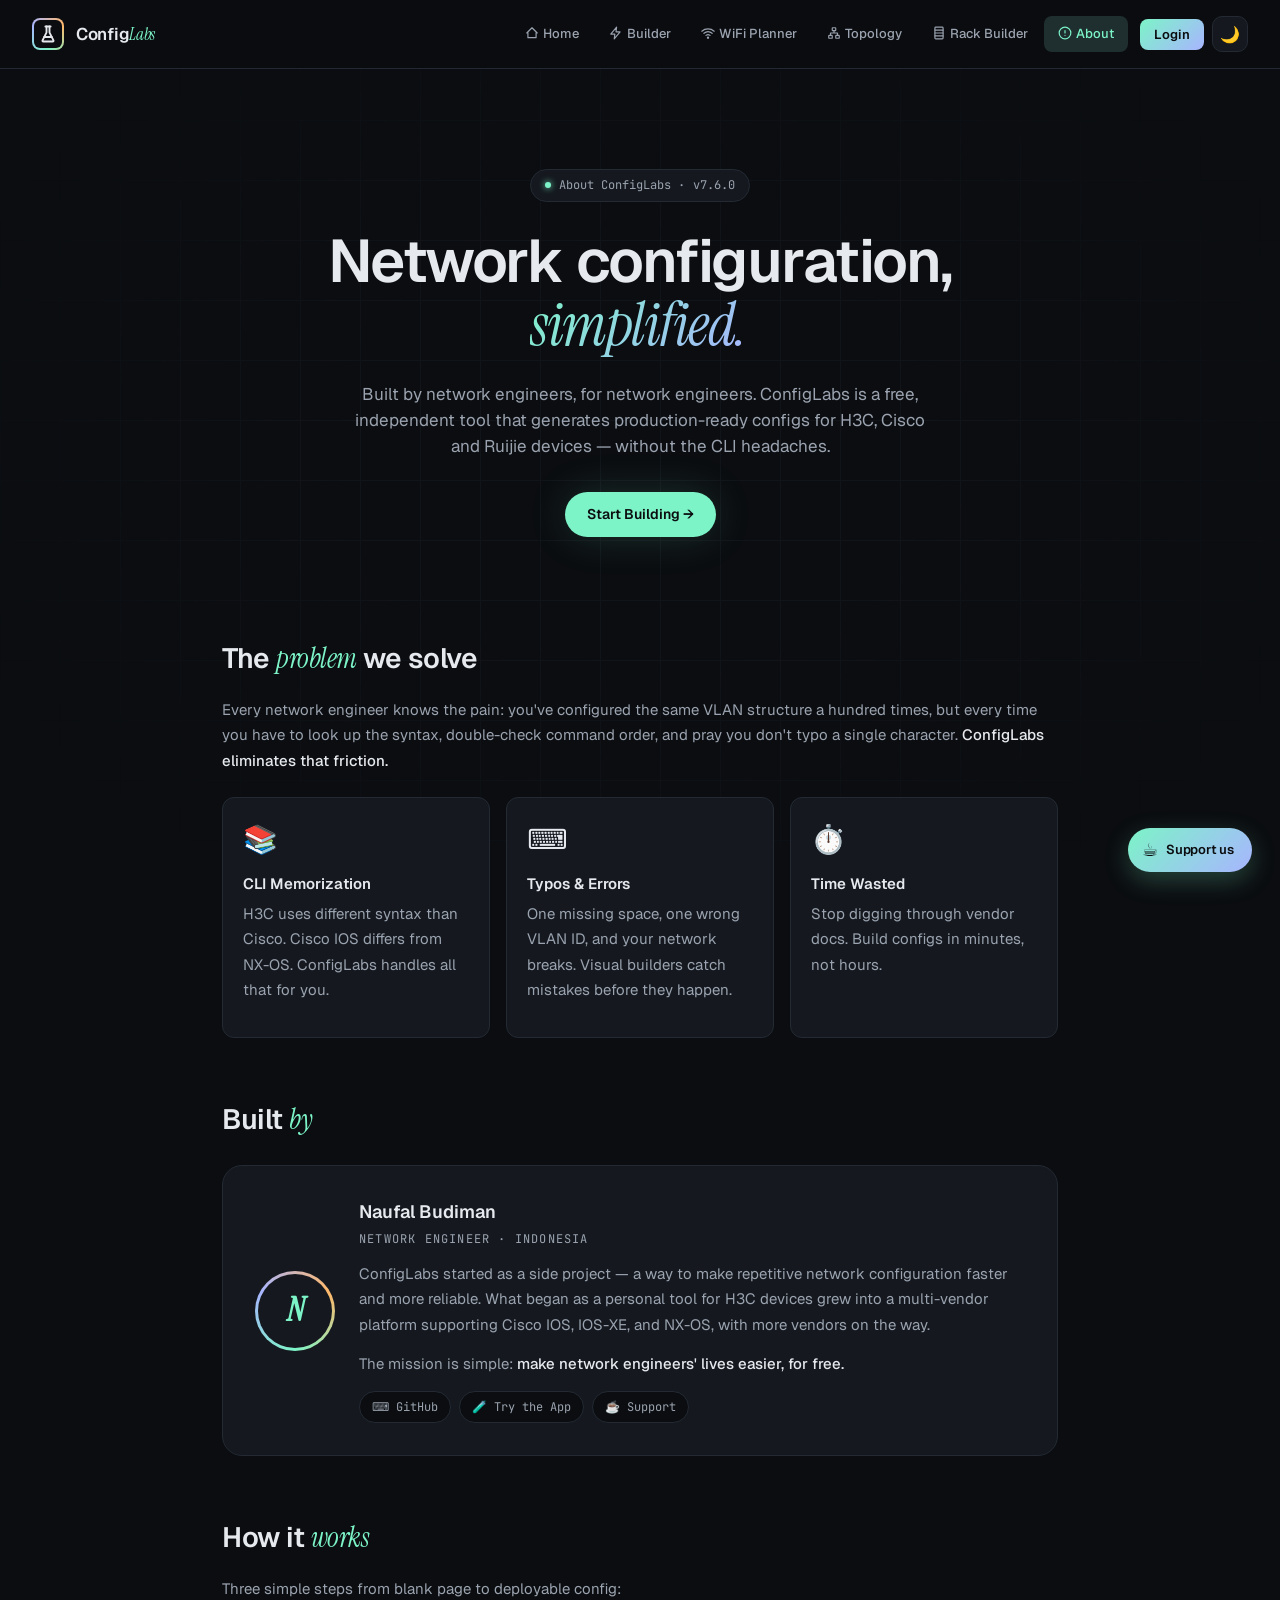
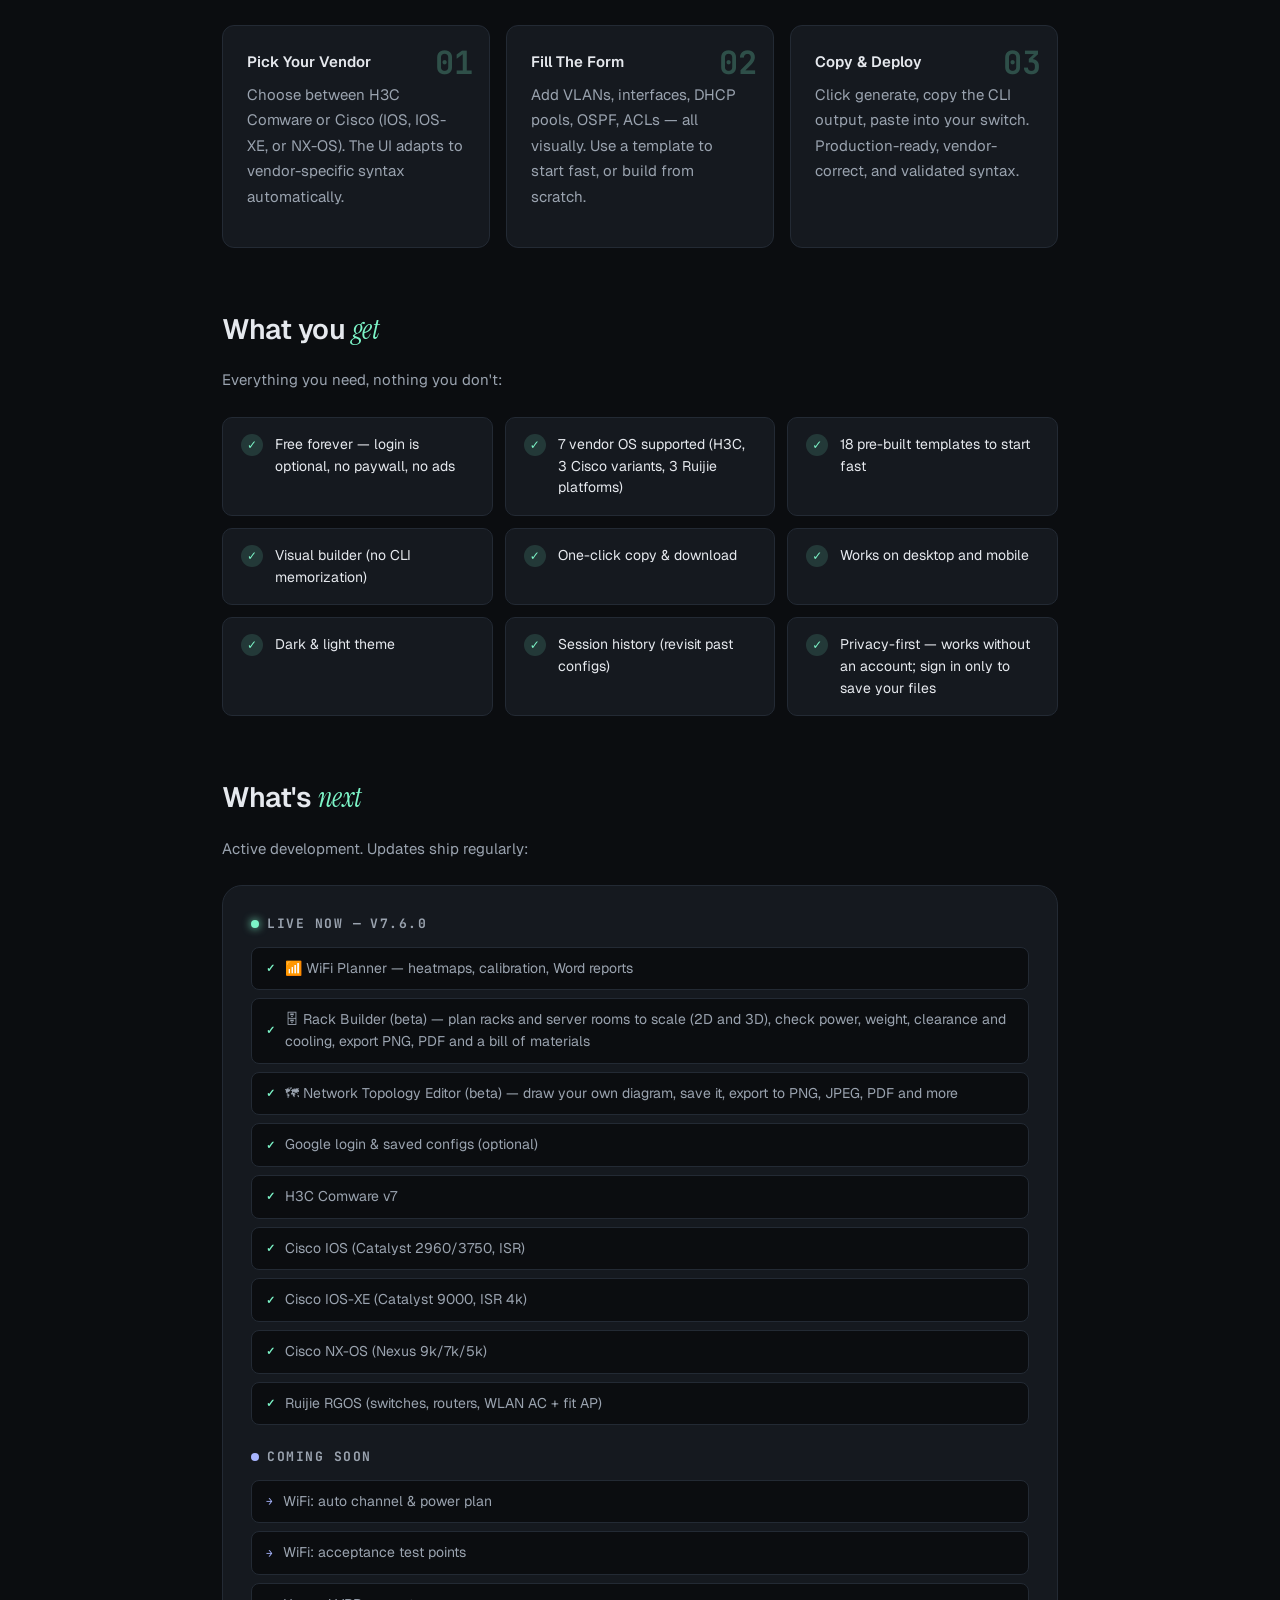
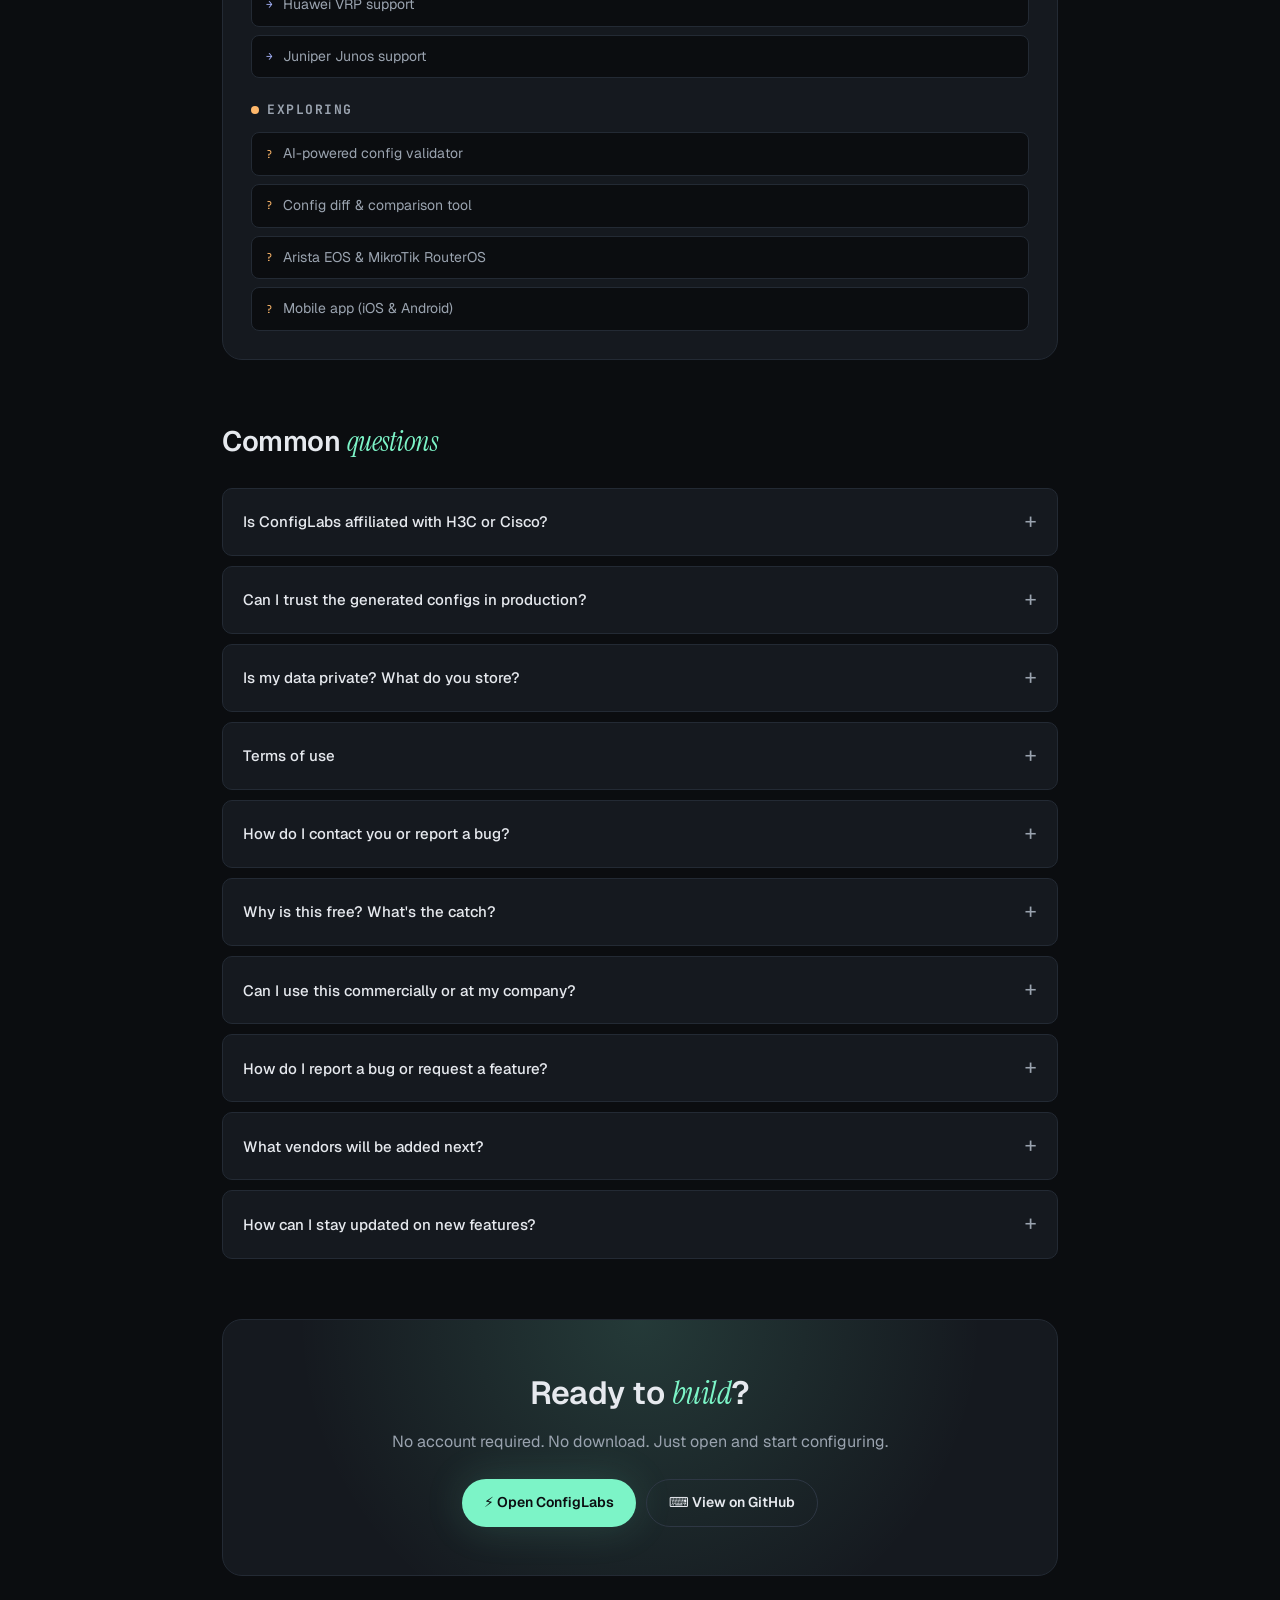
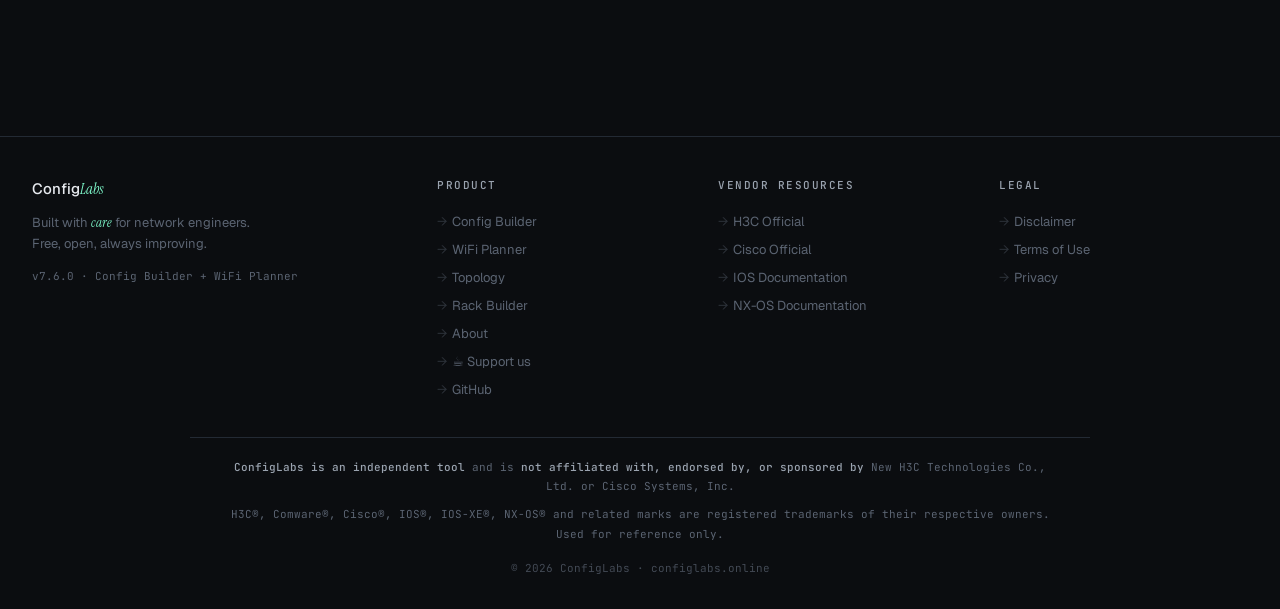
==== commit abc4e609: "v7.6.0: Ruijie RGOS vendor (switch, router, WLAN AC)" ====
--- a/about.html
+++ b/about.html
@@ -303,7 +303,7 @@
   <section class="hero">
     <div class="hero-tag"><span class="live"></span> About ConfigLabs · <span data-cl-version>v6.0.0</span></div>
     <h1>Network configuration,<br><span class="serif">simplified.</span></h1>
-    <p>Built by network engineers, for network engineers. ConfigLabs is a free, independent tool that generates production-ready configs for H3C and Cisco devices — without the CLI headaches.</p>
+    <p>Built by network engineers, for network engineers. ConfigLabs is a free, independent tool that generates production-ready configs for H3C, Cisco and Ruijie devices — without the CLI headaches.</p>
     <a href="/builder.html" class="cta-btn">Start Building →</a>
   </section>
 
@@ -376,7 +376,7 @@
     <p>Everything you need, nothing you don't:</p>
     <div class="features">
       <div class="feature"><div class="check">✓</div><span>Free forever — login is optional, no paywall, no ads</span></div>
-      <div class="feature"><div class="check">✓</div><span>4 vendor OS supported (H3C + 3 Cisco variants)</span></div>
+      <div class="feature"><div class="check">✓</div><span>7 vendor OS supported (H3C, 3 Cisco variants, 3 Ruijie platforms)</span></div>
       <div class="feature"><div class="check">✓</div><span>18 pre-built templates to start fast</span></div>
       <div class="feature"><div class="check">✓</div><span>Visual builder (no CLI memorization)</span></div>
       <div class="feature"><div class="check">✓</div><span>One-click copy &amp; download</span></div>
@@ -403,6 +403,7 @@
           <li>Cisco IOS (Catalyst 2960/3750, ISR)</li>
           <li>Cisco IOS-XE (Catalyst 9000, ISR 4k)</li>
           <li>Cisco NX-OS (Nexus 9k/7k/5k)</li>
+          <li>Ruijie RGOS (switches, routers, WLAN AC + fit AP)</li>
         </ul>
       </div>
       <div class="roadmap-section soon">
@@ -433,7 +434,7 @@
 
       <details class="faq-item" id="disclaimer">
         <summary>Is ConfigLabs affiliated with H3C or Cisco?</summary>
-        <div class="faq-body">No. ConfigLabs is an independent tool — not affiliated with, endorsed by, or sponsored by New H3C Technologies Co., Ltd., Cisco Systems, Inc., or any other vendor. H3C®, Comware®, Cisco®, IOS®, IOS-XE®, and NX-OS® are registered trademarks of their respective owners. We just respect their platforms.</div>
+        <div class="faq-body">No. ConfigLabs is an independent tool — not affiliated with, endorsed by, or sponsored by New H3C Technologies Co., Ltd., Cisco Systems, Inc., Ruijie Networks Co., Ltd., or any other vendor. H3C®, Comware®, Cisco®, IOS®, IOS-XE®, NX-OS®, Ruijie® and RGOS® are registered trademarks of their respective owners. We just respect their platforms.</div>
       </details>
 
       <details class="faq-item">
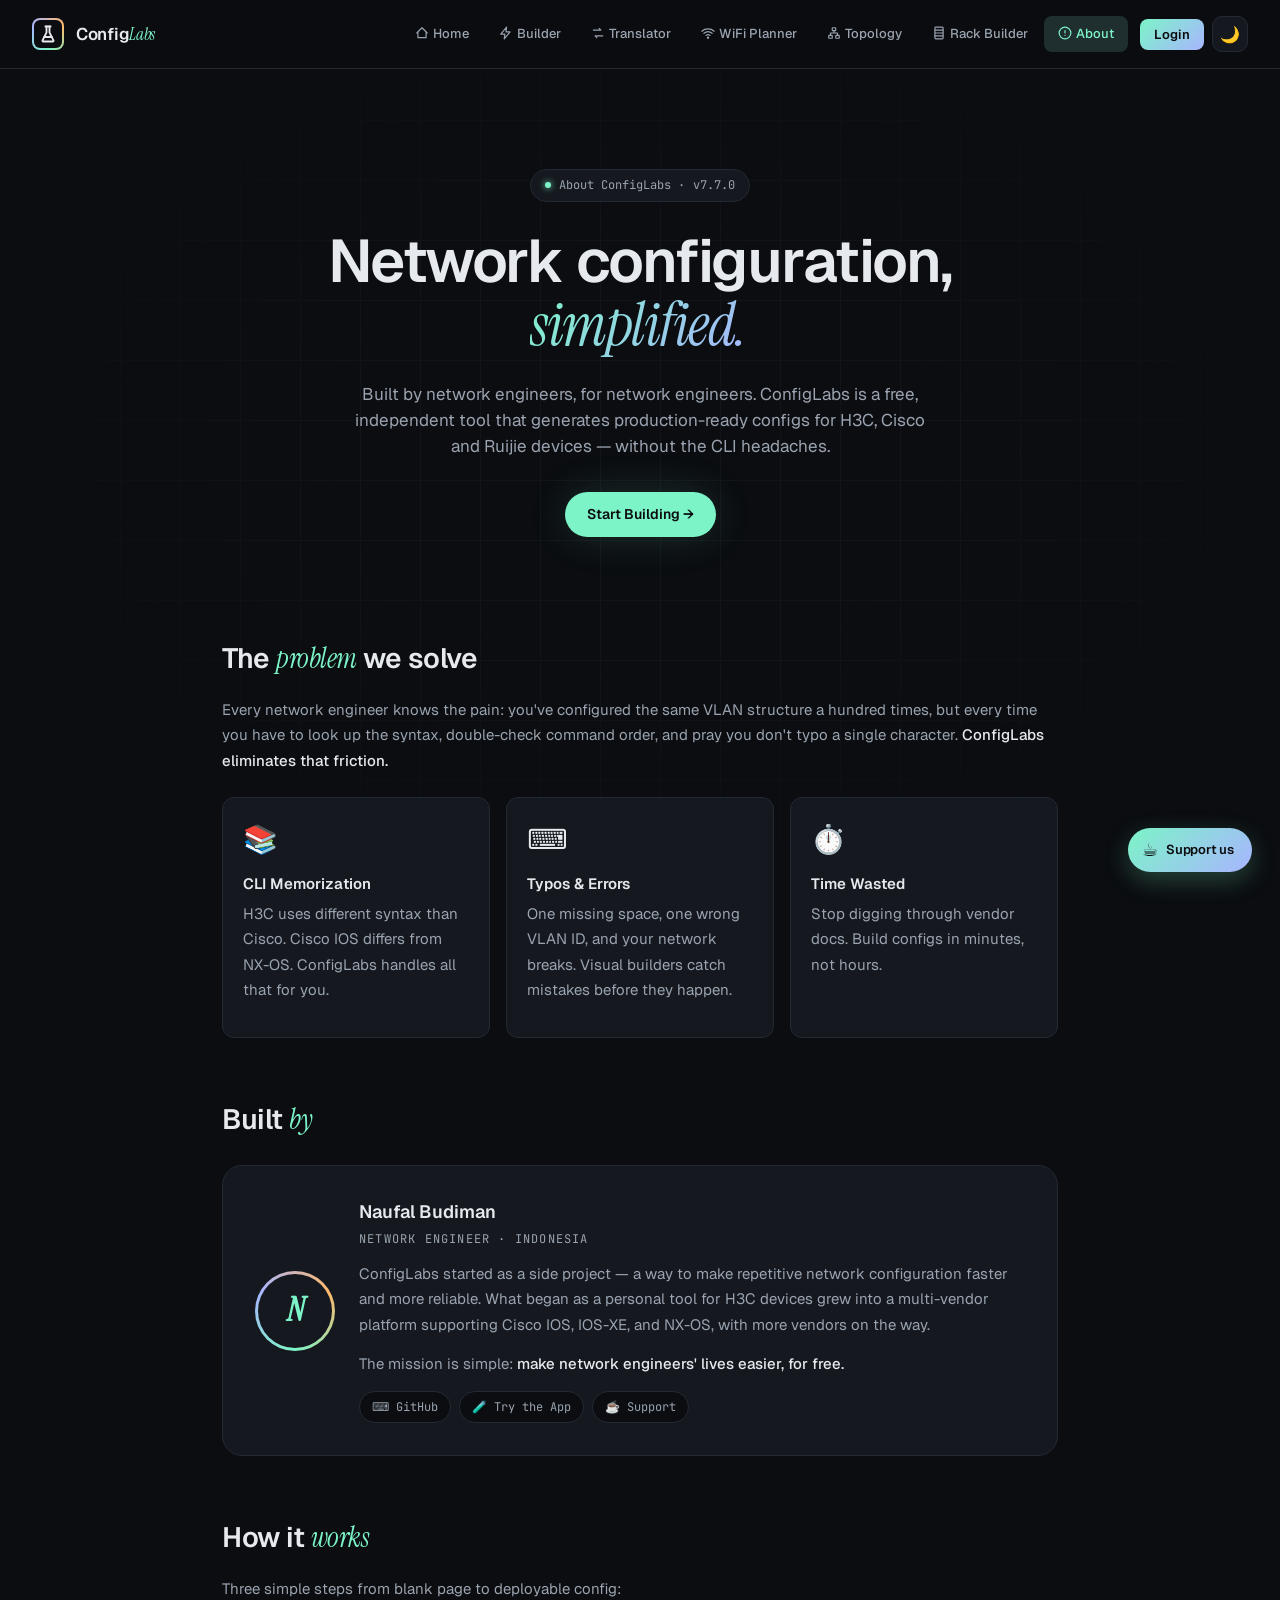
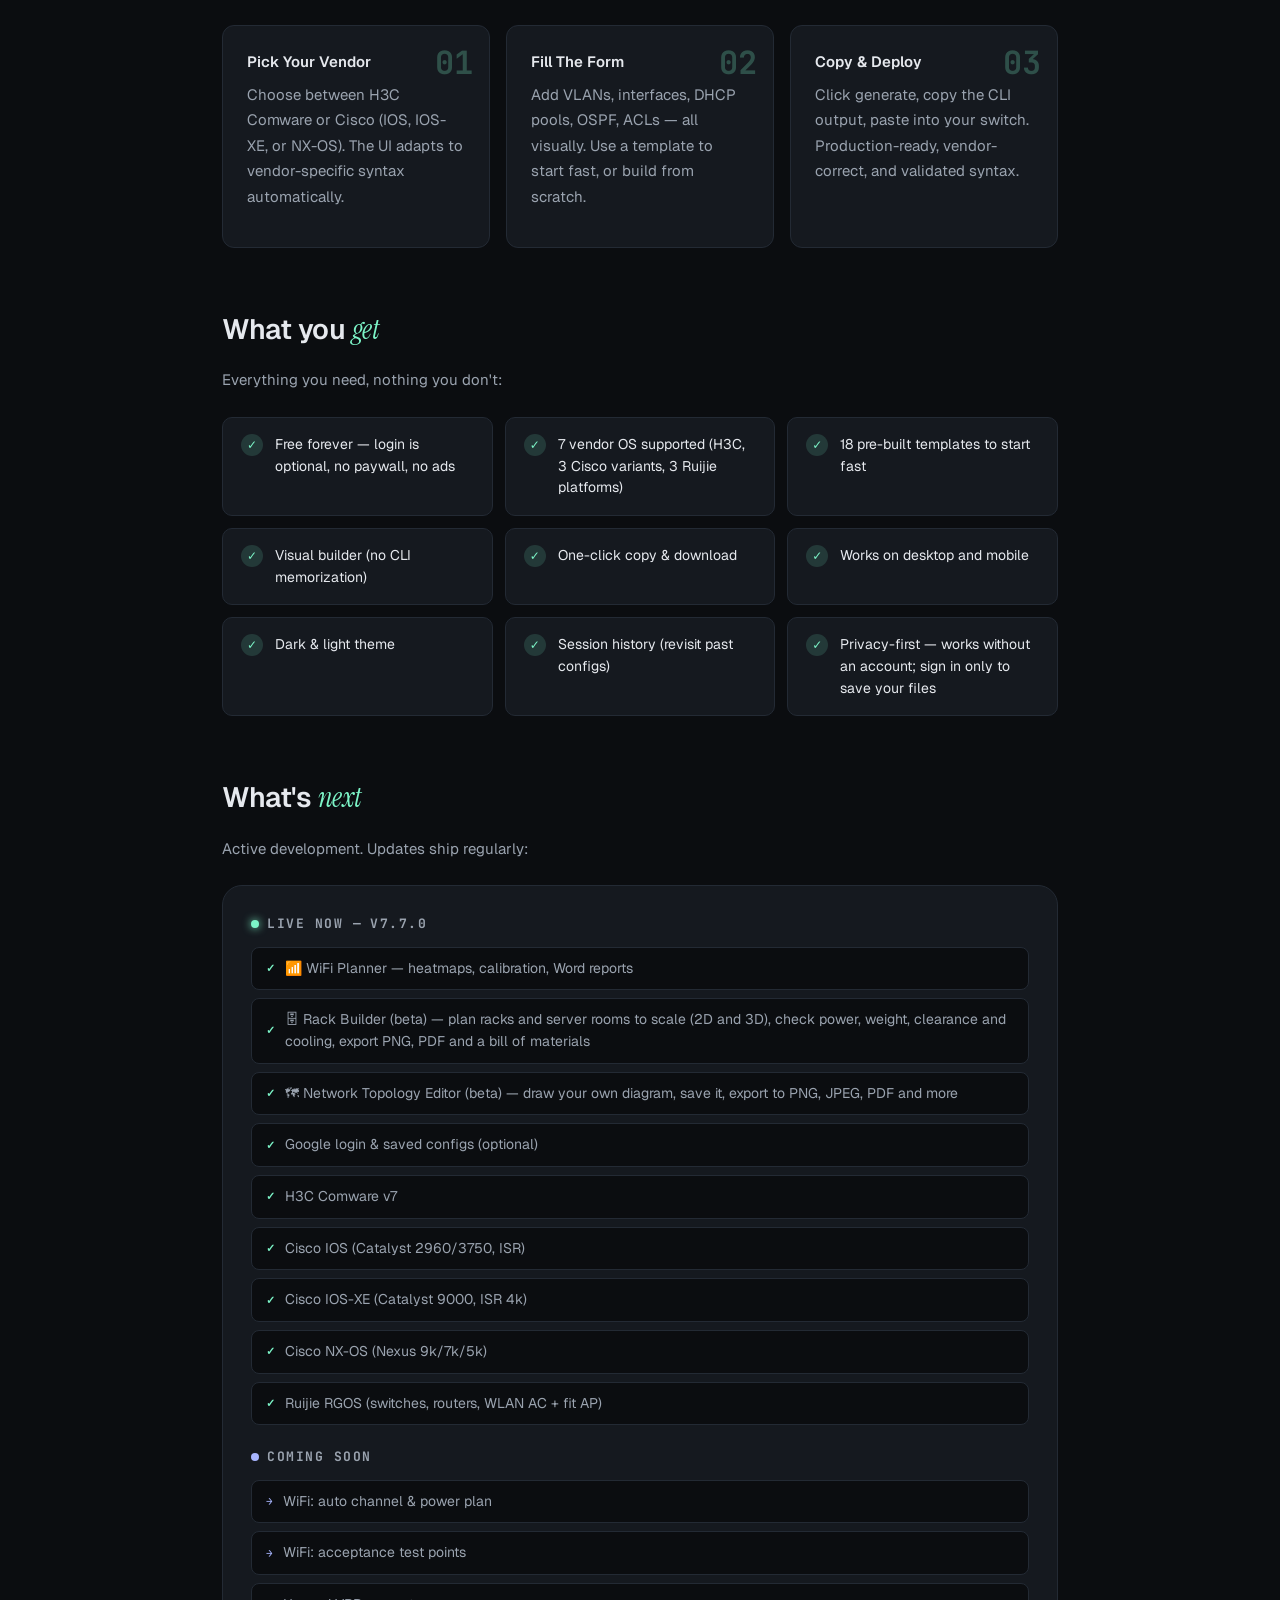
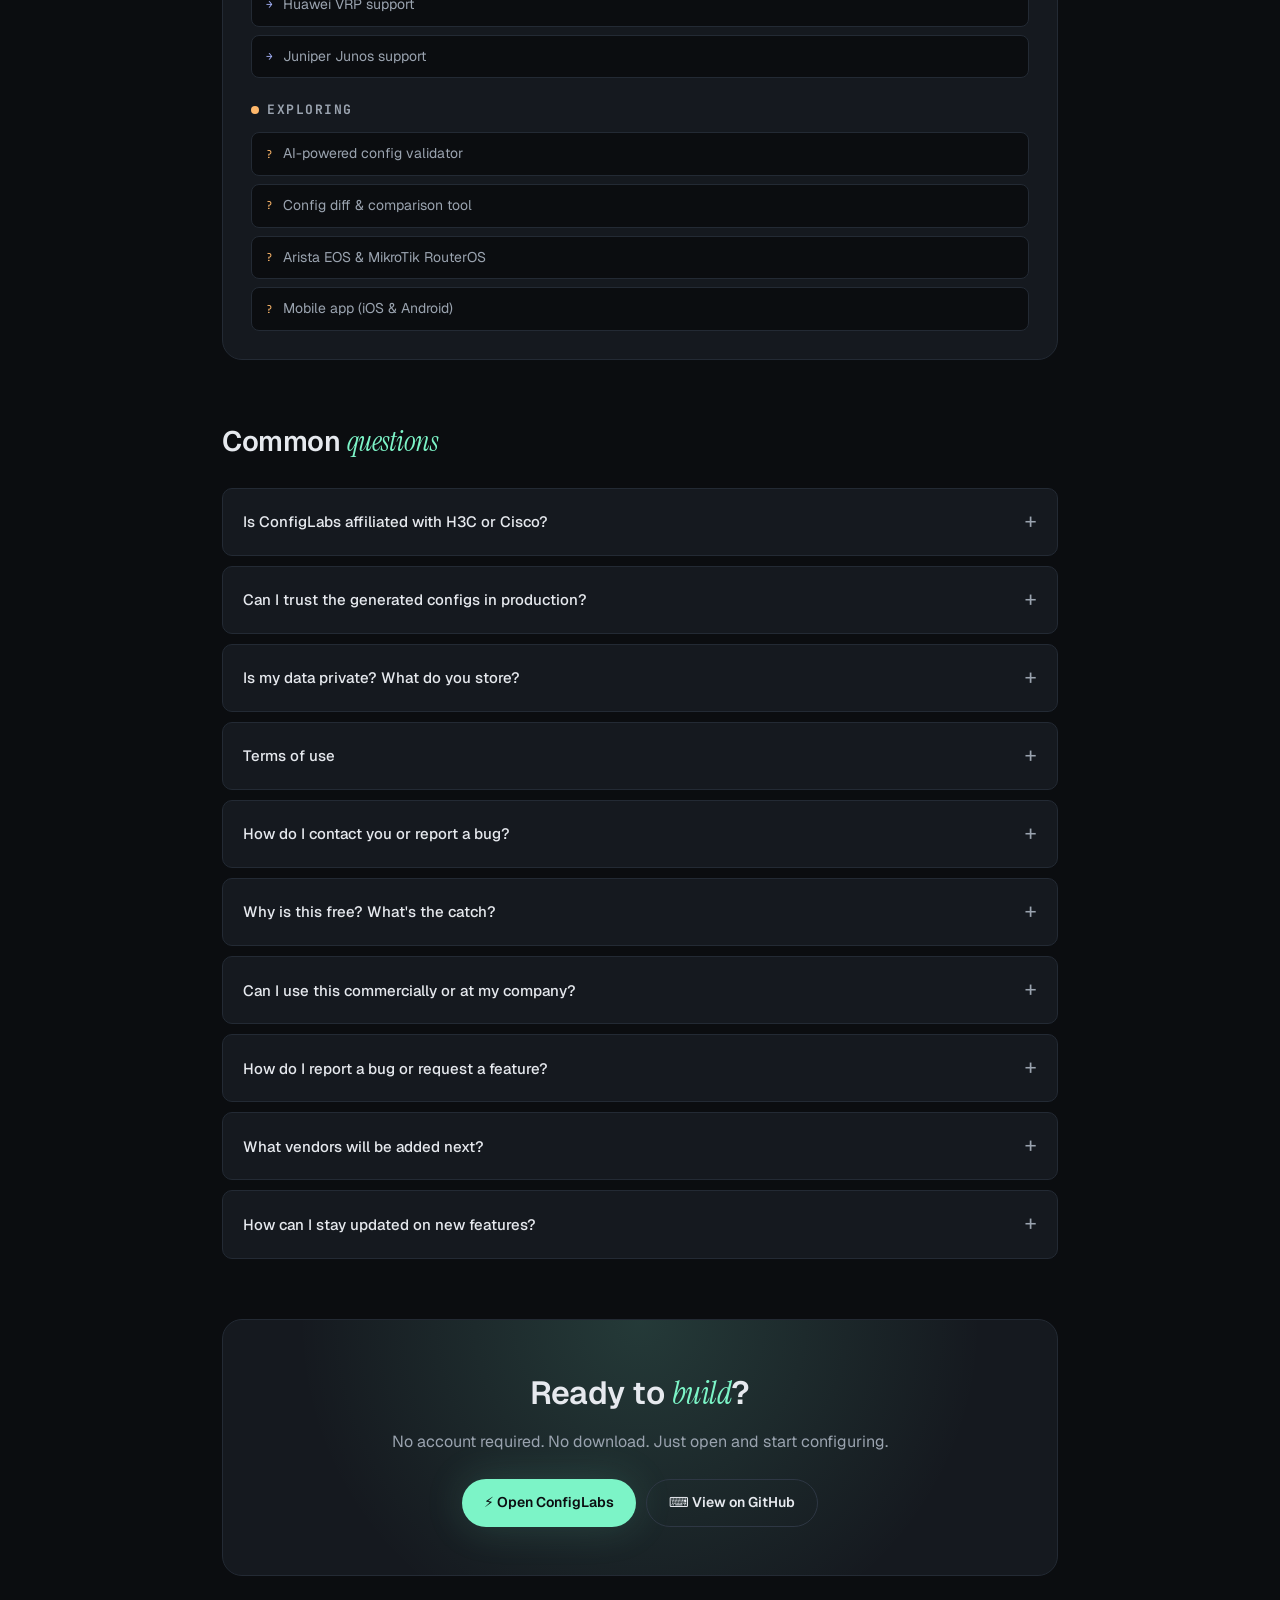
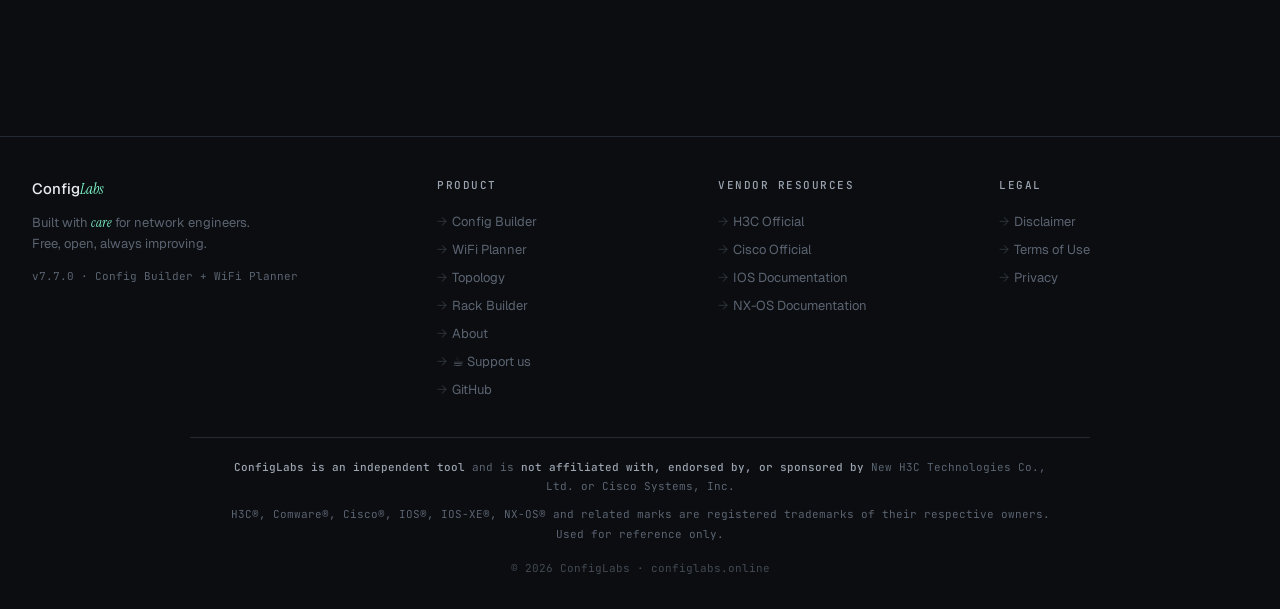
==== commit 2a178cf5: "v7.7.0: Config Translator (Cisco/Ruijie to H3C), free limits, Pro waitlist Co-Authored-By: Claude Op" ====
--- a/about.html
+++ b/about.html
@@ -273,6 +273,7 @@
   <div class="nav-links">
     <a href="/" class="nav-link"><svg width="14" height="14" viewBox="0 0 24 24" fill="none" stroke="currentColor" stroke-width="2" stroke-linecap="round" stroke-linejoin="round" style="vertical-align:-2px;margin-right:4px"><path d="M3 12L12 3l9 9M5 10v10h14V10"/></svg>Home</a>
     <a href="/builder.html" class="nav-link"><svg width="14" height="14" viewBox="0 0 24 24" fill="none" stroke="currentColor" stroke-width="2" stroke-linecap="round" stroke-linejoin="round" style="vertical-align:-2px;margin-right:4px"><path d="M13 2L3 14h7l-1 8 10-12h-7l1-8z"/></svg>Builder</a>
+    <a href="/translate.html" class="nav-link"><svg width="14" height="14" viewBox="0 0 24 24" fill="none" stroke="currentColor" stroke-width="2" stroke-linecap="round" stroke-linejoin="round" style="vertical-align:-2px;margin-right:4px"><path d="M4 7h13l-3-3M20 17H7l3 3"/></svg>Translator</a>
     <a href="/wifi.html" class="nav-link"><svg width="14" height="14" viewBox="0 0 24 24" fill="none" stroke="currentColor" stroke-width="2" stroke-linecap="round" stroke-linejoin="round" style="vertical-align:-2px;margin-right:4px"><path d="M5 12.55a11 11 0 0 1 14.08 0"/><path d="M1.42 9a16 16 0 0 1 21.16 0"/><path d="M8.53 16.11a6 6 0 0 1 6.95 0"/><circle cx="12" cy="20" r="1"/></svg>WiFi Planner </a>
     <a href="/topology.html" class="nav-link"><svg width="14" height="14" viewBox="0 0 24 24" fill="none" stroke="currentColor" stroke-width="2" stroke-linecap="round" stroke-linejoin="round" style="vertical-align:-2px;margin-right:4px"><rect x="9" y="3" width="6" height="5" rx="1"/><rect x="3" y="16" width="6" height="5" rx="1"/><rect x="15" y="16" width="6" height="5" rx="1"/><path d="M12 8v4M6 16v-4h12v4"/></svg>Topology</a>
     <a href="/rack.html" class="nav-link"><svg width="14" height="14" viewBox="0 0 24 24" fill="none" stroke="currentColor" stroke-width="2" stroke-linecap="round" stroke-linejoin="round" style="vertical-align:-2px;margin-right:4px"><rect x="5" y="2" width="14" height="20" rx="1.5"/><path d="M5 7h14M5 12h14M5 17h14"/></svg>Rack Builder</a>
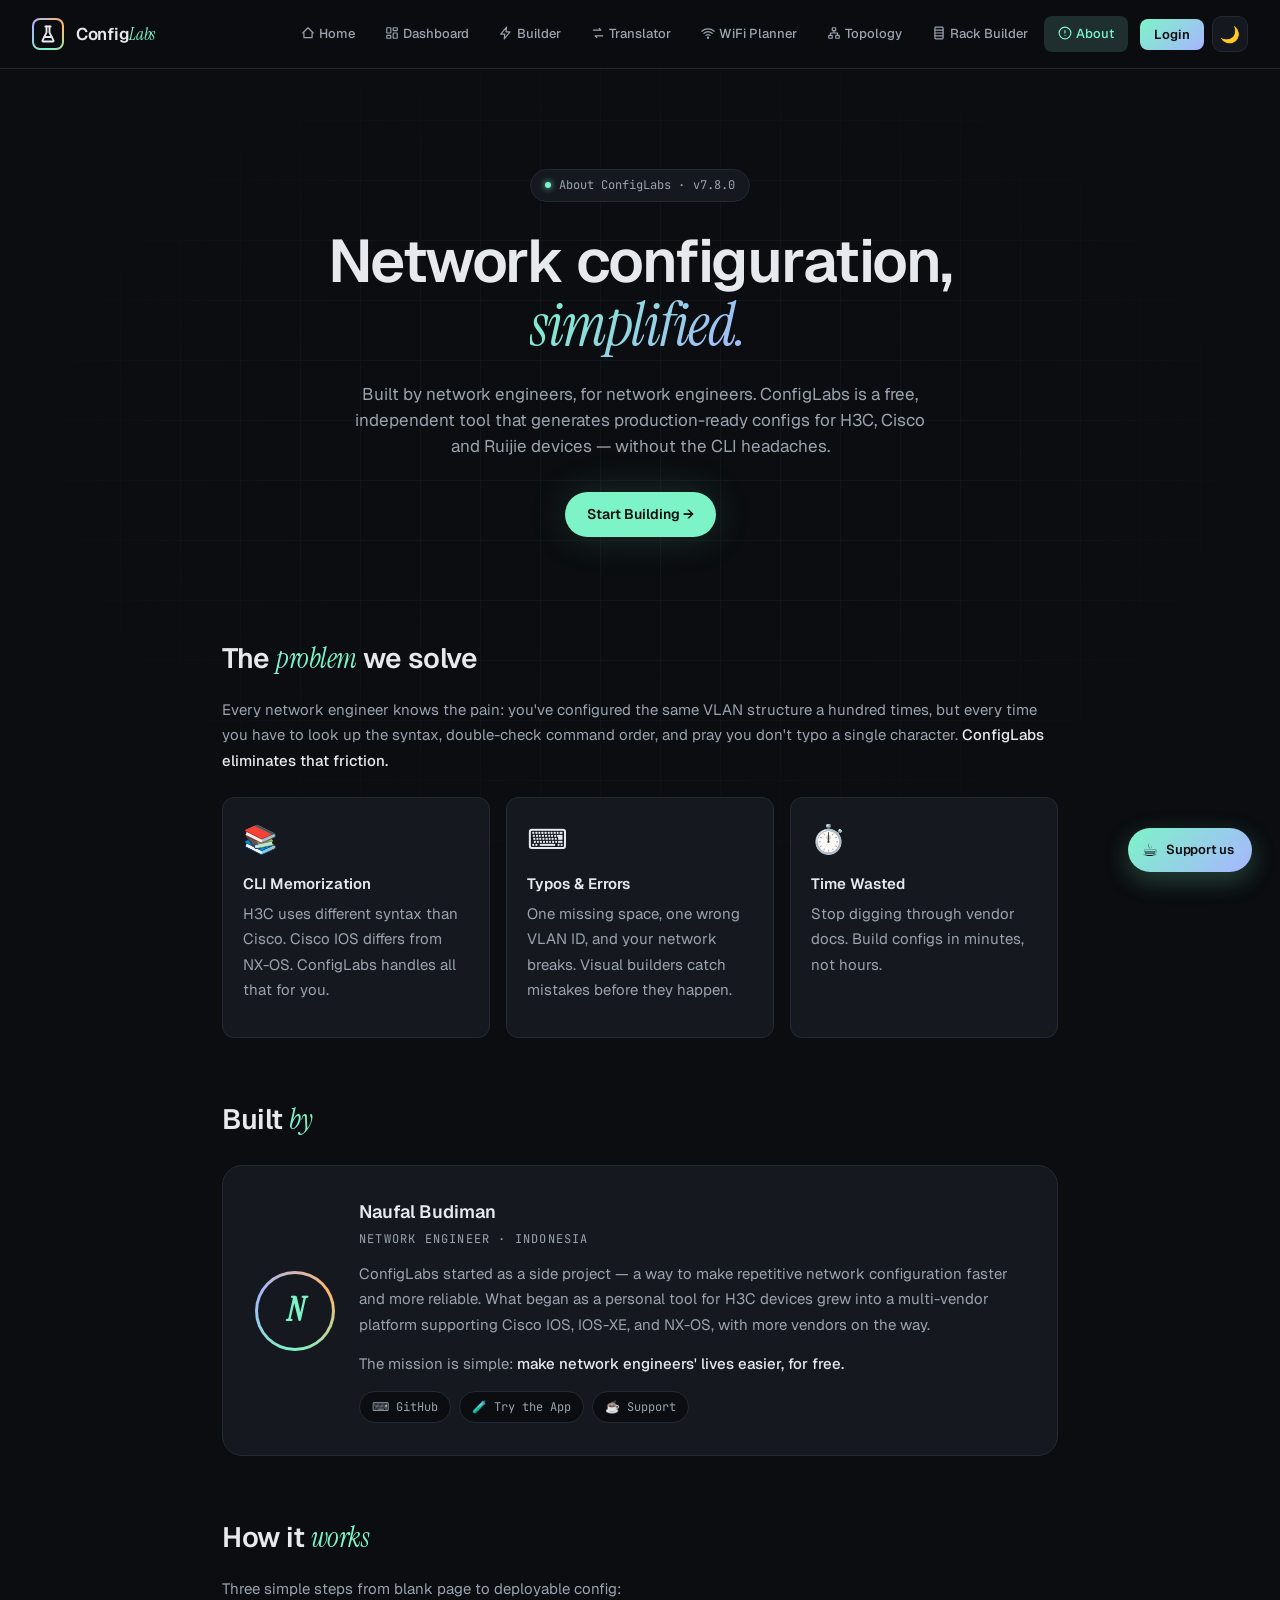
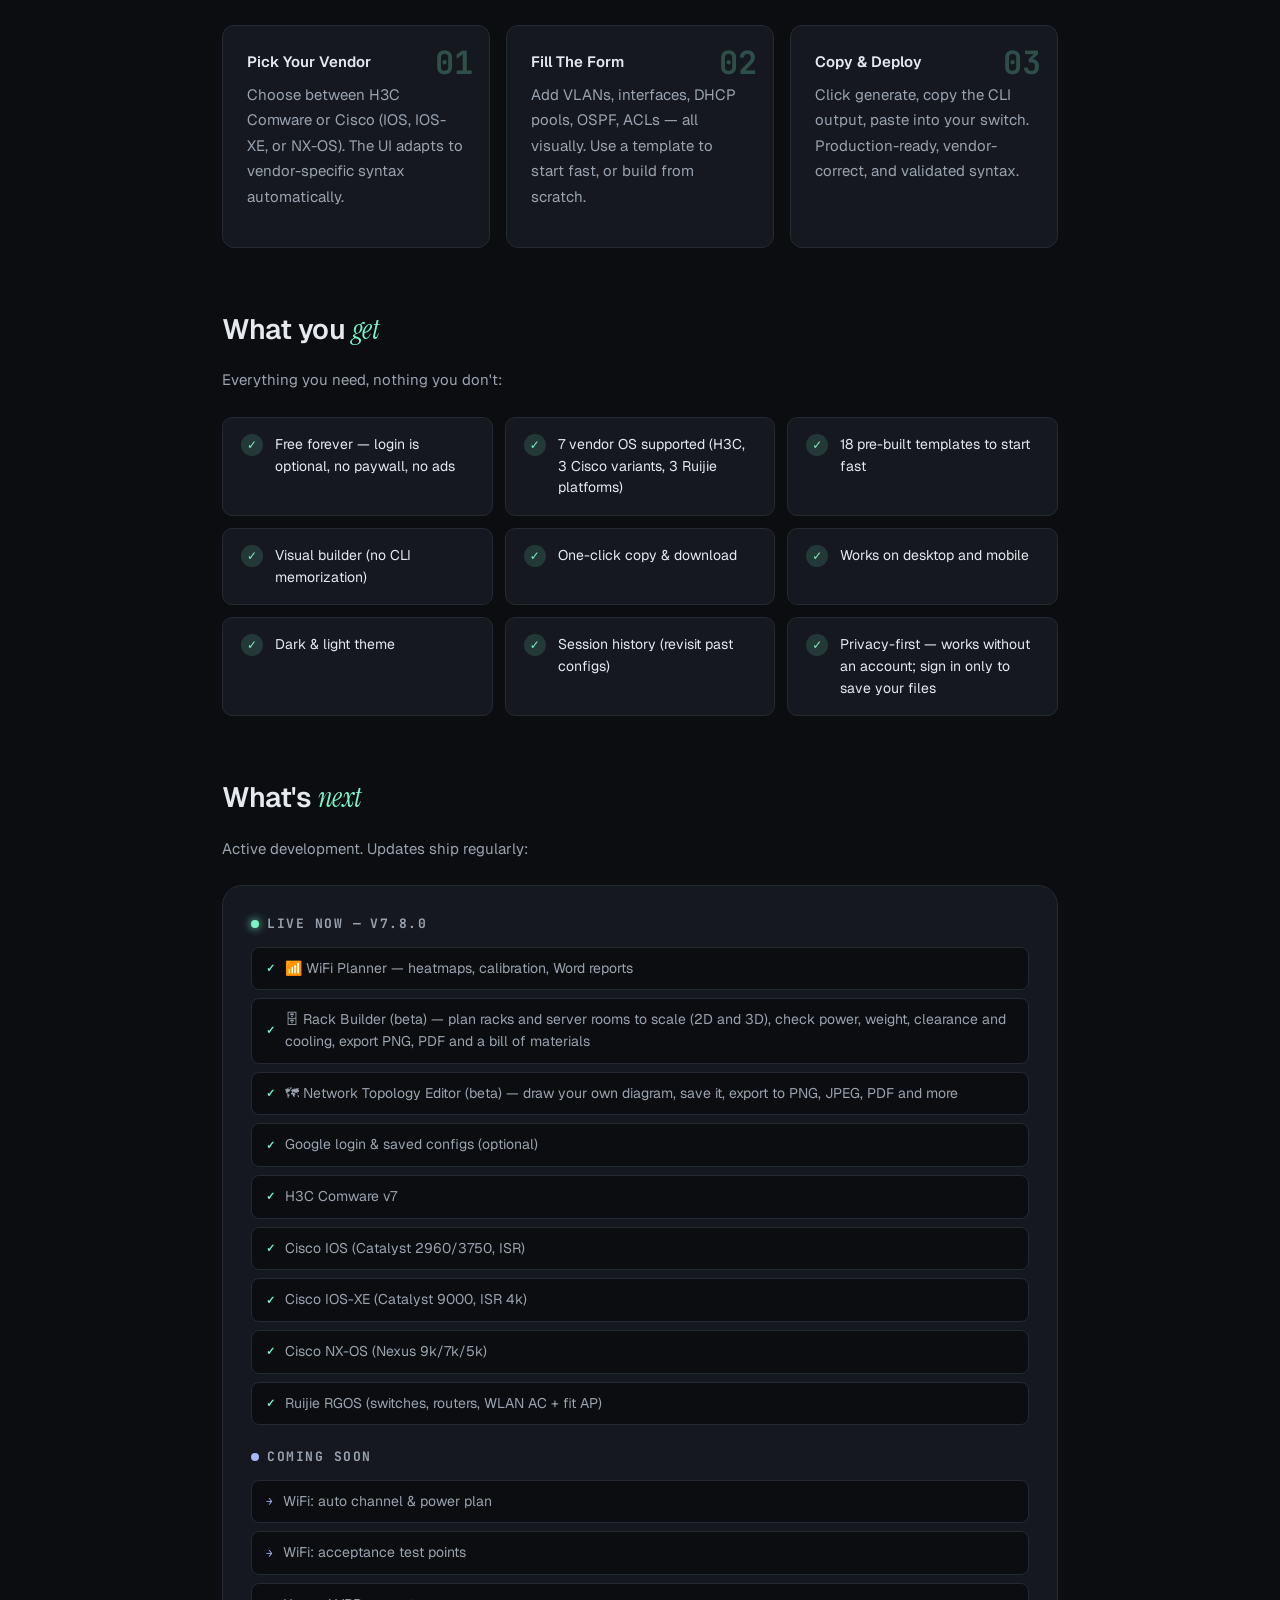
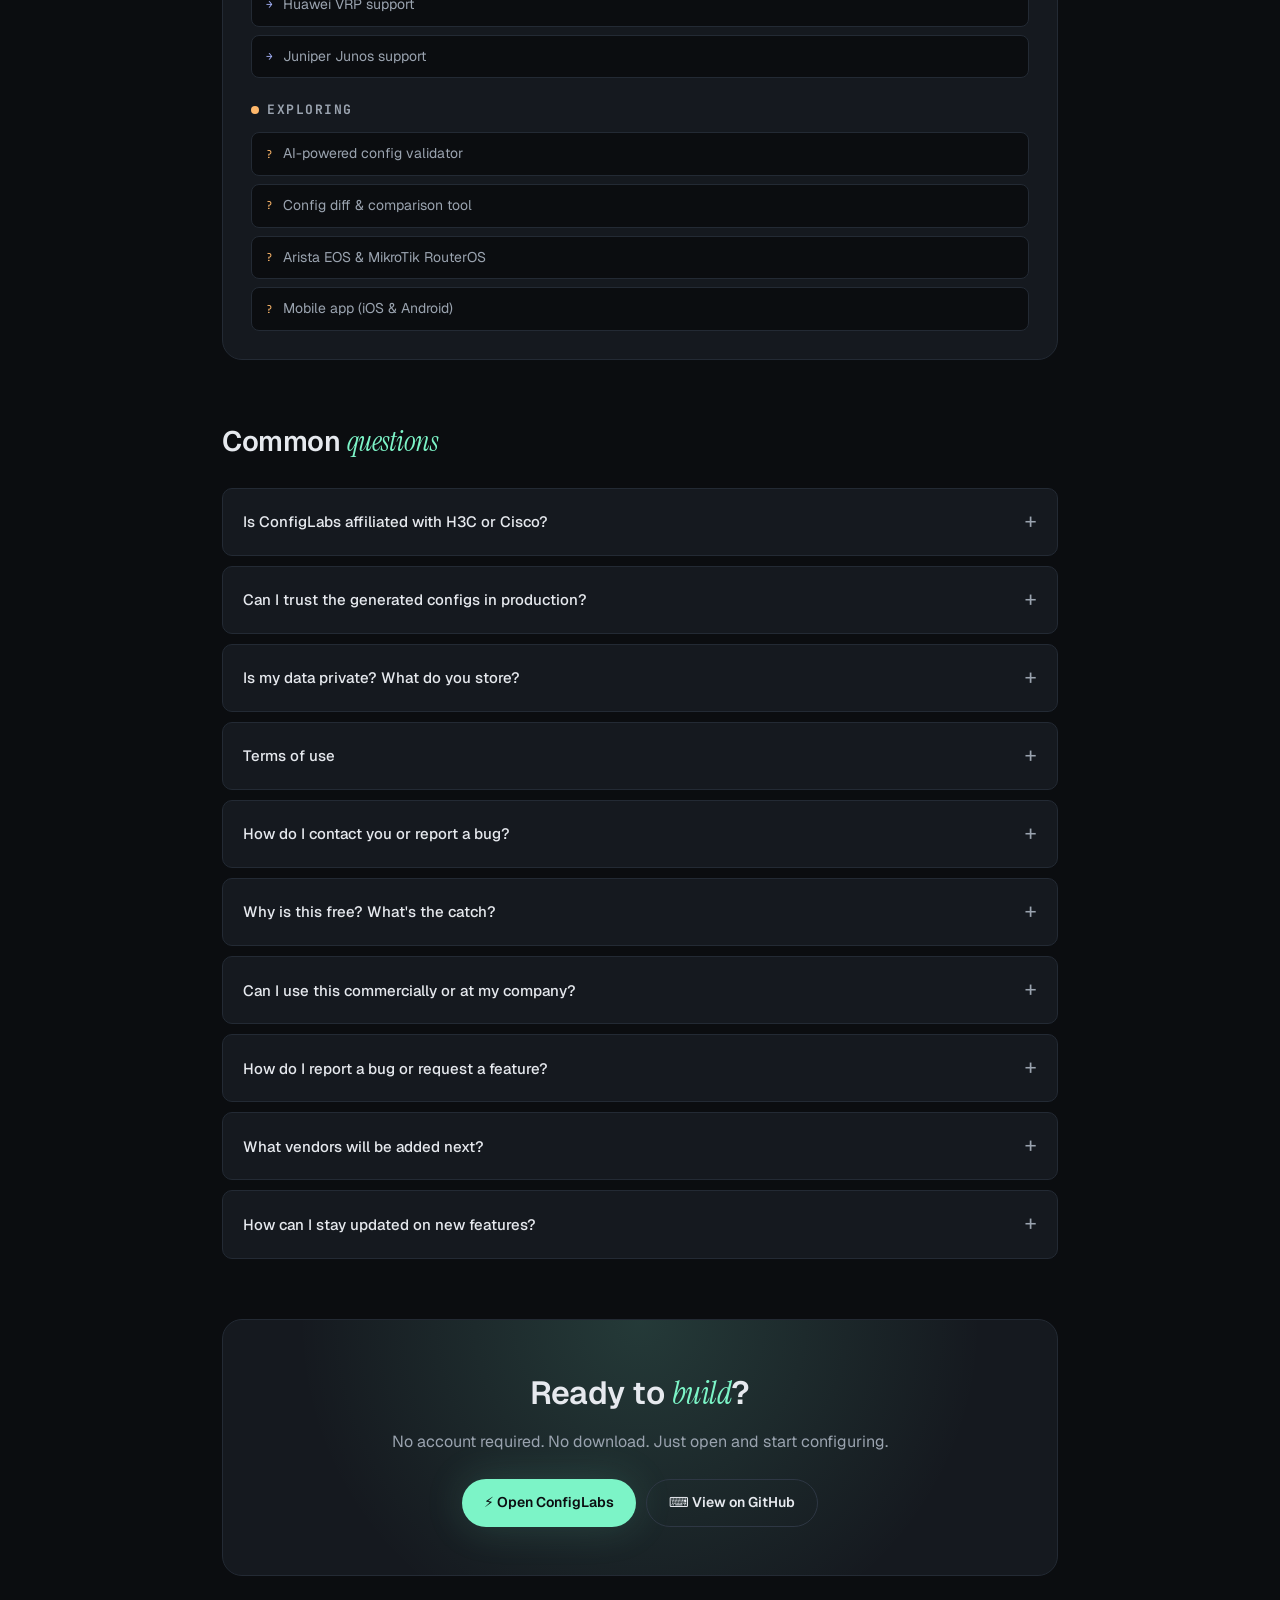
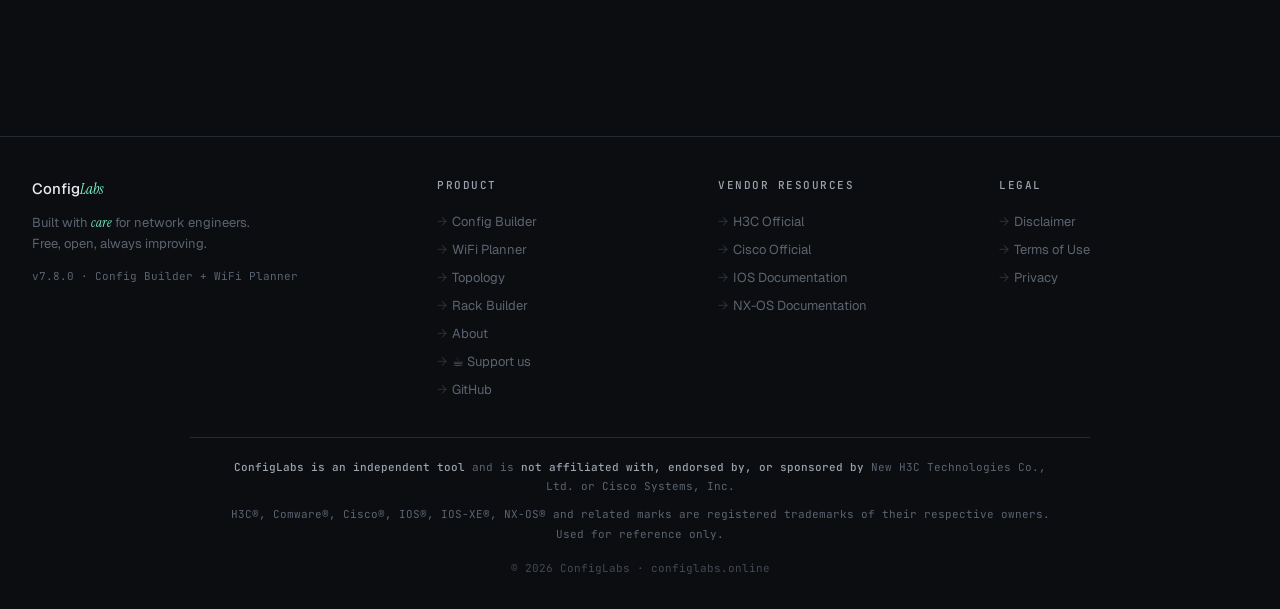
==== commit d07f4d62: "v7.8.0: Dashboard (liquid glass), deep links, login return path - New /dashboard.html: saved configs" ====
--- a/about.html
+++ b/about.html
@@ -238,13 +238,15 @@
 /* ---- v6 nav & mobile ---- */
 .nav-links{display:flex;gap:2px;margin-left:auto;margin-right:12px}
 .nav-link{white-space:nowrap}
-@media(max-width:900px){
+@media(max-width:1170px){.nav-link svg{display:none}.nav-link{padding:8px 10px}}
+@media(max-width:962px){
   nav{flex-wrap:wrap;padding:10px 16px!important;row-gap:8px}
   nav .brand{order:1}
   nav .nav-actions{order:2;margin-left:auto}
   .nav-links{order:3;flex:0 0 100%;margin:0;overflow-x:auto;scrollbar-width:none}
   .nav-links::-webkit-scrollbar{display:none}
   .nav-link{padding:7px 12px}
+  .nav-link svg{display:inline}
   nav .chip{display:none}
 }
 @media(max-width:640px){
@@ -272,6 +274,7 @@
   </a>
   <div class="nav-links">
     <a href="/" class="nav-link"><svg width="14" height="14" viewBox="0 0 24 24" fill="none" stroke="currentColor" stroke-width="2" stroke-linecap="round" stroke-linejoin="round" style="vertical-align:-2px;margin-right:4px"><path d="M3 12L12 3l9 9M5 10v10h14V10"/></svg>Home</a>
+    <a href="/dashboard.html" class="nav-link"><svg width="14" height="14" viewBox="0 0 24 24" fill="none" stroke="currentColor" stroke-width="2" stroke-linecap="round" stroke-linejoin="round" style="vertical-align:-2px;margin-right:4px"><rect x="3" y="3" width="7" height="9" rx="1"/><rect x="14" y="3" width="7" height="5" rx="1"/><rect x="14" y="12" width="7" height="9" rx="1"/><rect x="3" y="16" width="7" height="5" rx="1"/></svg>Dashboard</a>
     <a href="/builder.html" class="nav-link"><svg width="14" height="14" viewBox="0 0 24 24" fill="none" stroke="currentColor" stroke-width="2" stroke-linecap="round" stroke-linejoin="round" style="vertical-align:-2px;margin-right:4px"><path d="M13 2L3 14h7l-1 8 10-12h-7l1-8z"/></svg>Builder</a>
     <a href="/translate.html" class="nav-link"><svg width="14" height="14" viewBox="0 0 24 24" fill="none" stroke="currentColor" stroke-width="2" stroke-linecap="round" stroke-linejoin="round" style="vertical-align:-2px;margin-right:4px"><path d="M4 7h13l-3-3M20 17H7l3 3"/></svg>Translator</a>
     <a href="/wifi.html" class="nav-link"><svg width="14" height="14" viewBox="0 0 24 24" fill="none" stroke="currentColor" stroke-width="2" stroke-linecap="round" stroke-linejoin="round" style="vertical-align:-2px;margin-right:4px"><path d="M5 12.55a11 11 0 0 1 14.08 0"/><path d="M1.42 9a16 16 0 0 1 21.16 0"/><path d="M8.53 16.11a6 6 0 0 1 6.95 0"/><circle cx="12" cy="20" r="1"/></svg>WiFi Planner </a>
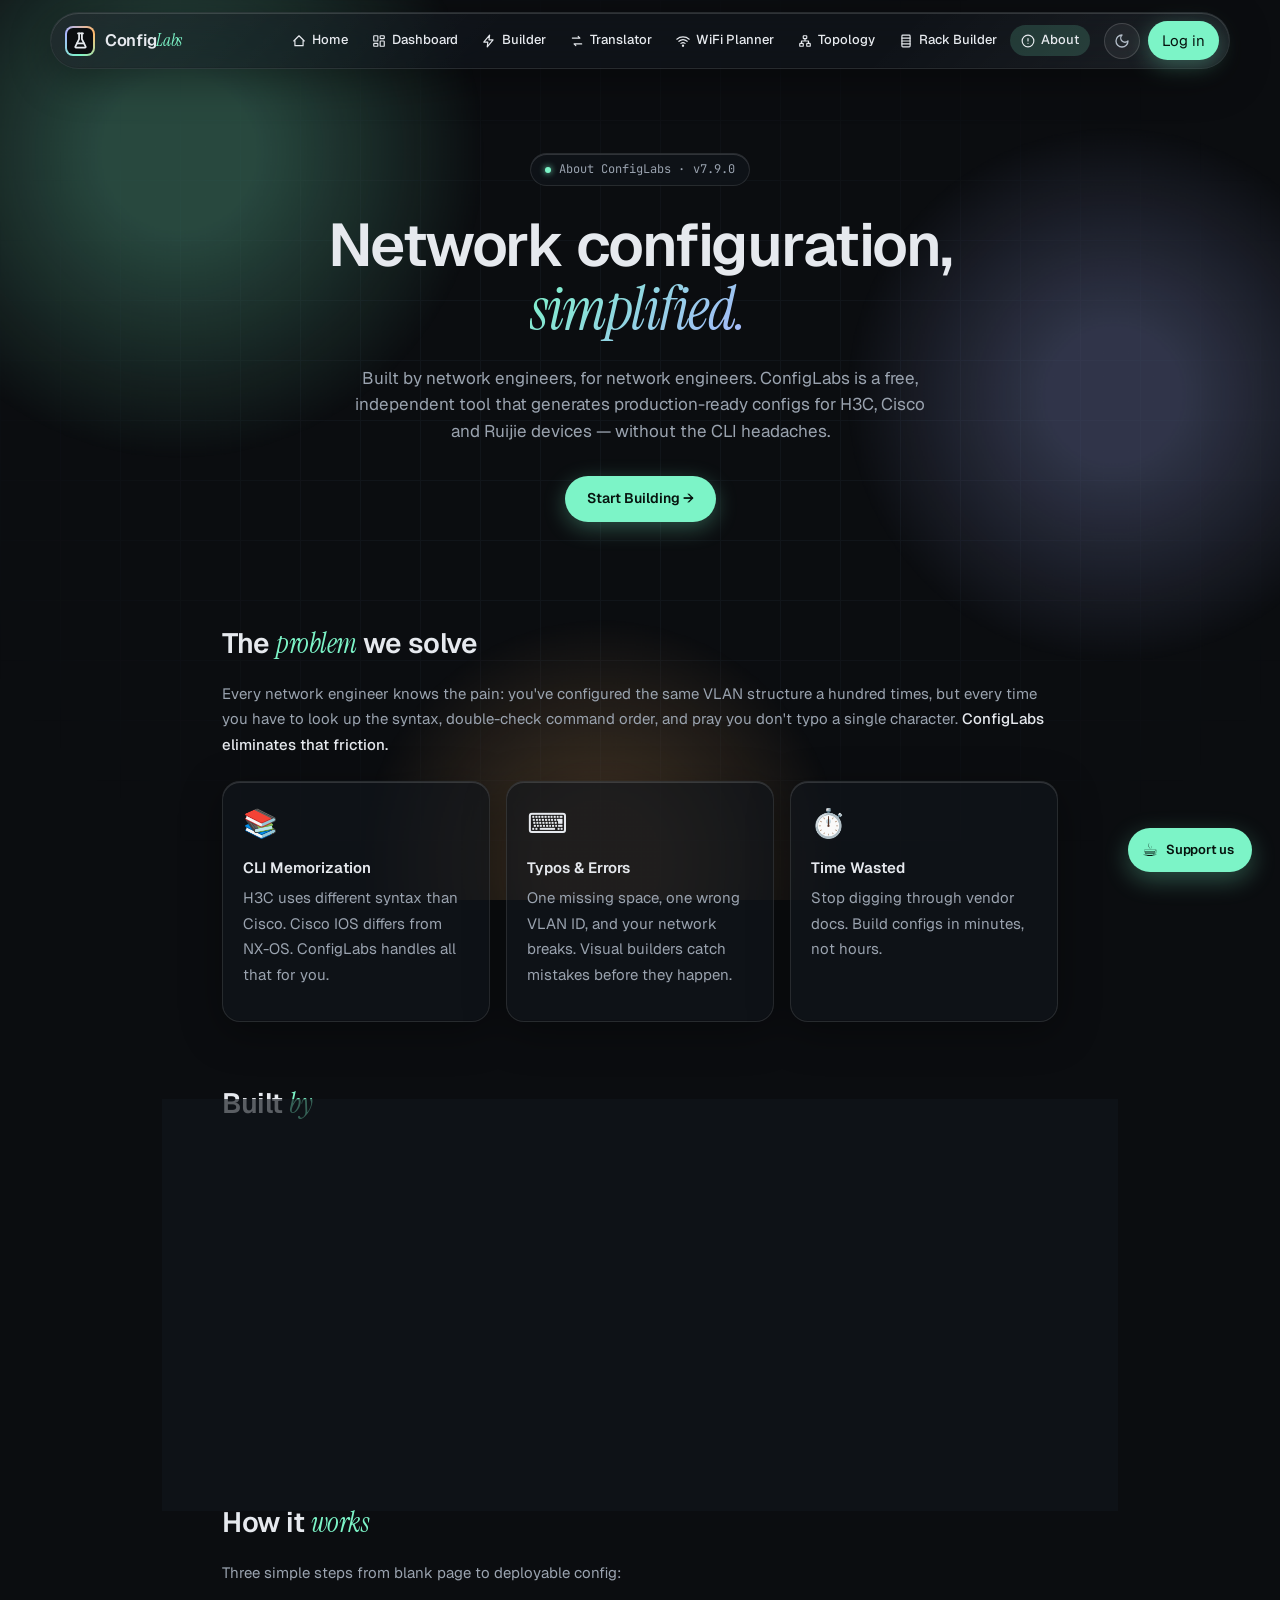
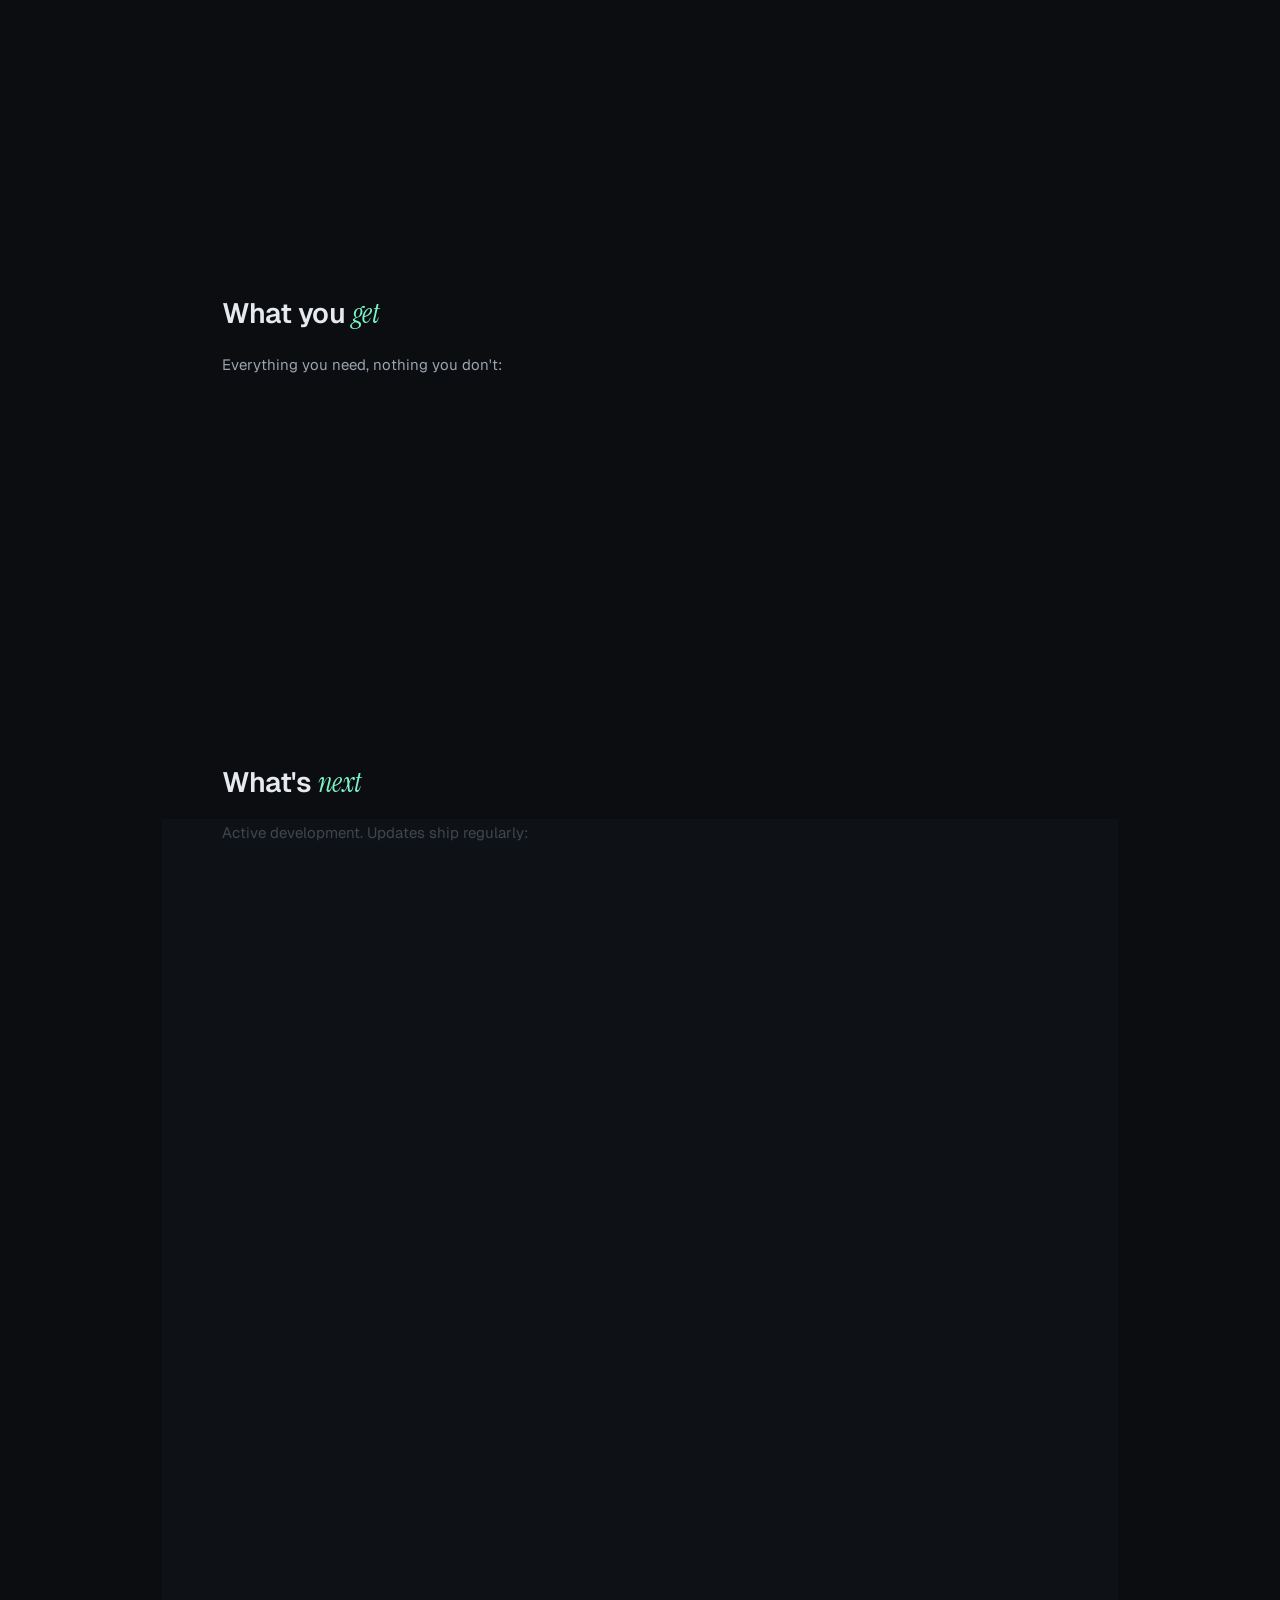
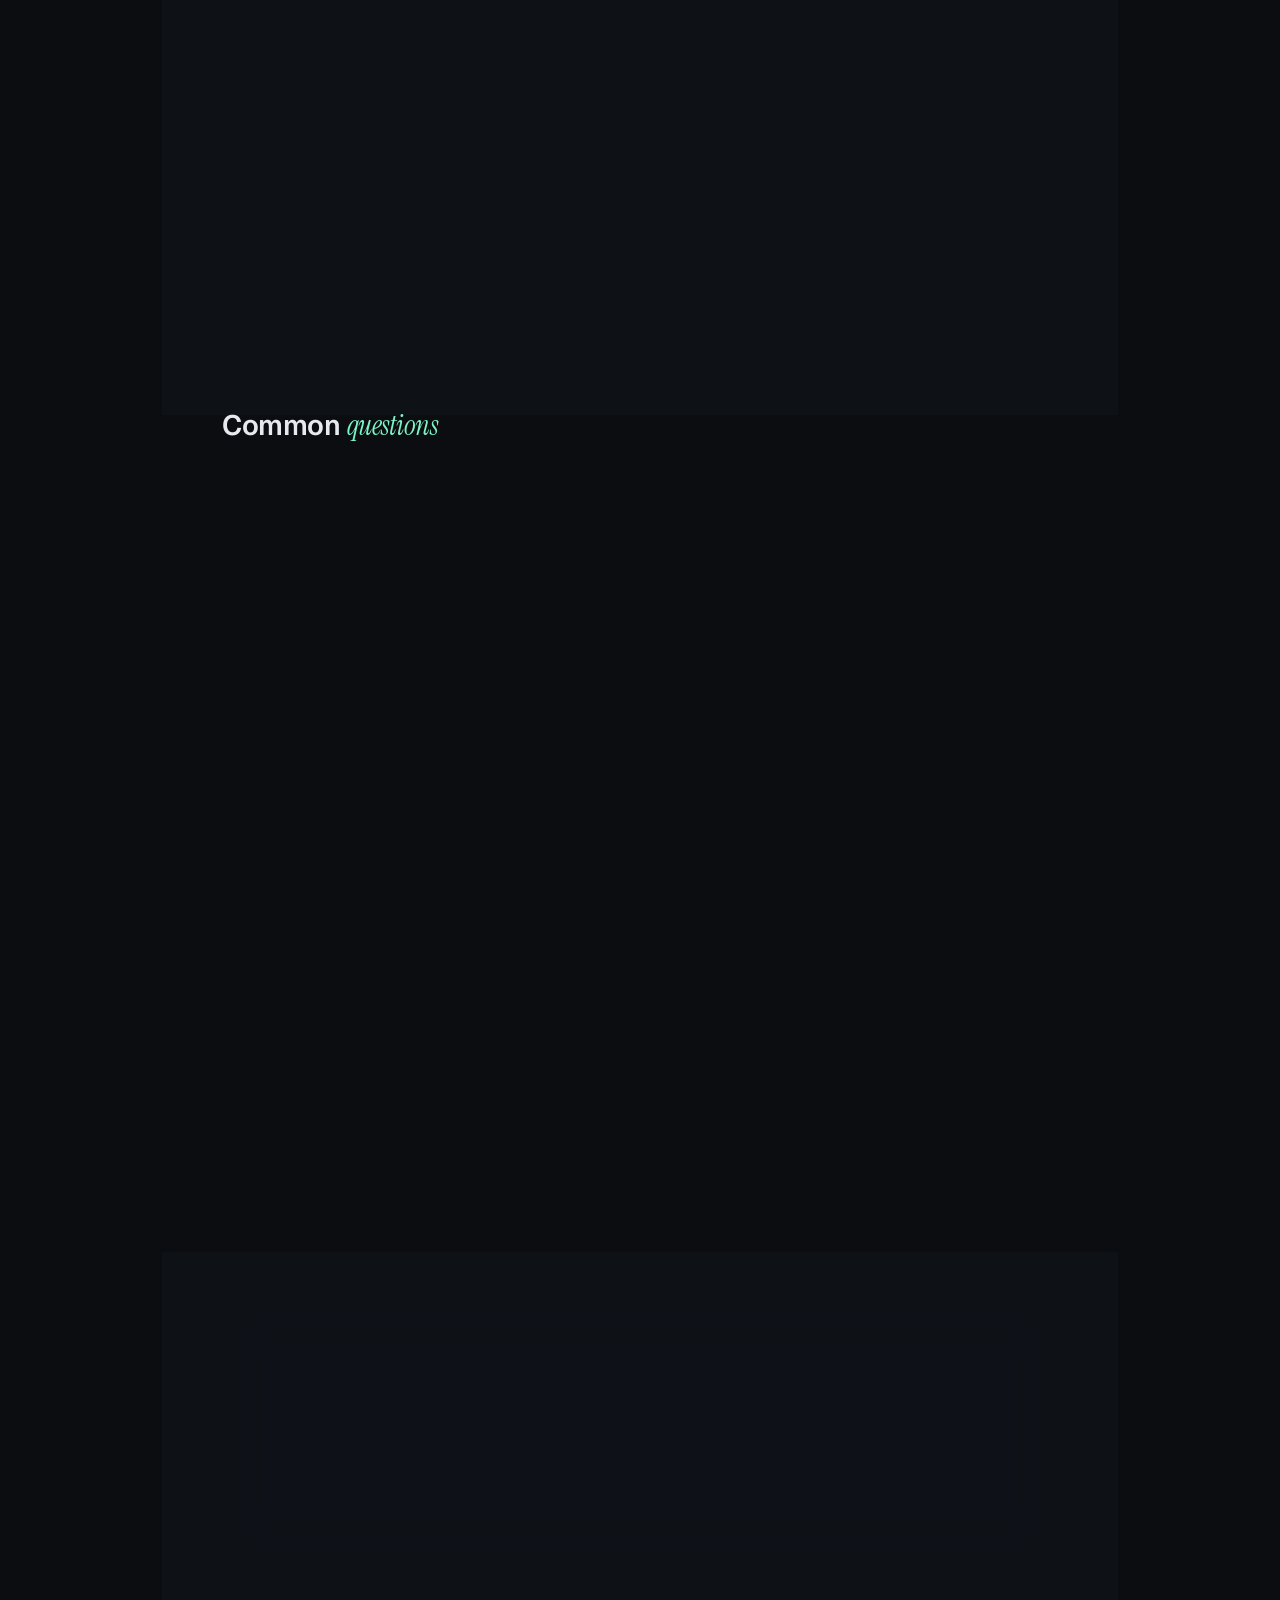
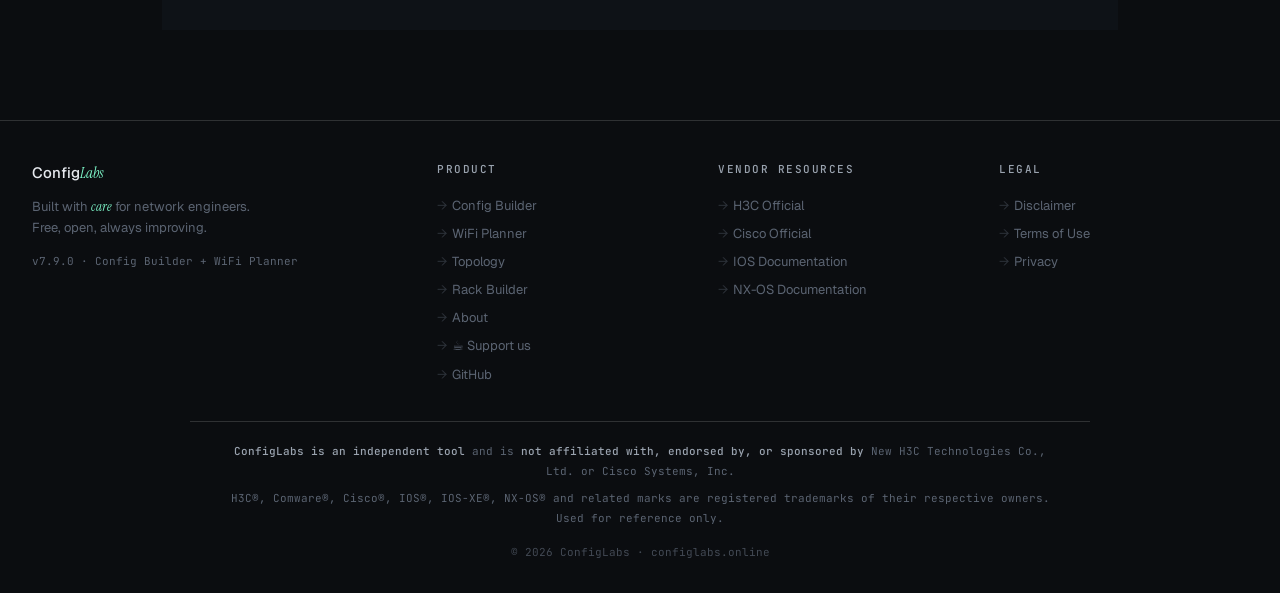
==== commit 87a7da66: "v7.9.0: liquid glass on every page, one shared top menu - New site.css: shared glass tokens (dark + " ====
--- a/about.html
+++ b/about.html
@@ -24,6 +24,7 @@
 
 <!-- Schema.org for the About page -->
 <script type="application/ld+json">{"@context":"https://schema.org","@type":"WebApplication","name":"ConfigLabs","url":"https://configlabs.online","logo":"https://configlabs.online/favicon-512.png","description":"Free network configuration generator (H3C, Cisco) and WiFi heatmap planner.","applicationCategory":"DeveloperApplication","operatingSystem":"Web","offers":{"@type":"Offer","price":"0","priceCurrency":"USD"},"license":"https://opensource.org/licenses/MIT"}</script>
+<link rel="stylesheet" href="/site.css"/>
 <script src="/site.js" defer></script>
 
 <link rel="preconnect" href="https://fonts.googleapis.com">
@@ -68,31 +69,24 @@
 
 body::before { content: ''; position: fixed; inset: 0; background-image: linear-gradient(var(--border) 1px, transparent 1px), linear-gradient(90deg, var(--border) 1px, transparent 1px); background-size: 60px 60px; mask-image: radial-gradient(ellipse at center, black 30%, transparent 80%); opacity: 0.3; pointer-events: none; z-index: 0; }
 
-/* ========== NAV (matches index.html) ========== */
-nav { position: sticky; top: 0; z-index: 50; padding: 16px 32px; background: color-mix(in srgb, var(--bg) 75%, transparent); backdrop-filter: blur(20px); -webkit-backdrop-filter: blur(20px); border-bottom: 1px solid var(--border); display: flex; align-items: center; justify-content: space-between; }
-.brand{display:flex;align-items:center;gap:12px;font-weight:600;font-size:17px;letter-spacing:-.3px;text-decoration:none;color:var(--text)}
-.brand-logo{width:32px;height:32px;border-radius:8px;background:conic-gradient(from 180deg,var(--accent),var(--accent-2),var(--accent-3),var(--accent));display:grid;place-items:center;position:relative}
-.brand-logo::after{content:'';position:absolute;inset:2px;border-radius:6px;background:var(--bg)}
-.brand-logo svg{position:relative;z-index:1;width:18px;height:18px;color:var(--text)}
-.brand em{font-family:var(--serif);font-style:italic;color:var(--accent);font-weight:400}
-.nav-actions { display: flex; gap: 8px; align-items: center; }
-.nav-link { padding: 8px 14px; color: var(--text-dim); text-decoration: none; font-size: 13px; font-weight: 500; border-radius: 8px; transition: all 0.2s; }
-.nav-link:hover { color: var(--text); background: var(--surface); }
-.nav-link.active { color: var(--accent); background: color-mix(in srgb, var(--accent) 10%, var(--surface)); }
-.icon-btn { background: var(--surface); border: 1px solid var(--border); color: var(--text-dim); width: 36px; height: 36px; border-radius: 10px; cursor: pointer; display: grid; place-items: center; transition: all 0.2s var(--ease); font-size: 16px; }
-.icon-btn:hover { background: var(--surface-hover); color: var(--text); border-color: var(--border-strong); }
+/* ========== LIQUID GLASS (tokens from /site.css) ========== */
+.problem-card, .step, .maker, .roadmap, .cta-section, .auth-modal, .feature, .faq-item, .hero-tag { background: var(--cl-glass); border: 1px solid var(--cl-line); -webkit-backdrop-filter: blur(22px) saturate(170%); backdrop-filter: blur(22px) saturate(170%); box-shadow: inset 0 1px 0 var(--cl-rim), inset 0 -1px 0 rgba(0,0,0,.12), var(--cl-shadow); }
+.feature, .faq-item, .hero-tag { -webkit-backdrop-filter: blur(14px) saturate(150%); backdrop-filter: blur(14px) saturate(150%); }
+.hero-tag { box-shadow: inset 0 1px 0 var(--cl-rim); }
+@supports not ((backdrop-filter: blur(1px)) or (-webkit-backdrop-filter: blur(1px))) { .problem-card, .step, .maker, .roadmap, .cta-section, .auth-modal, .feature, .faq-item, .hero-tag { background: var(--cl-glass-solid); } }
+@media (max-width: 640px) { .problem-card, .step, .maker, .roadmap, .cta-section, .auth-modal { -webkit-backdrop-filter: blur(12px) saturate(150%); backdrop-filter: blur(12px) saturate(150%); } .feature, .faq-item, .hero-tag { -webkit-backdrop-filter: blur(10px) saturate(140%); backdrop-filter: blur(10px) saturate(140%); } }
 
 /* ========== CONTAINER ========== */
-.container { position: relative; z-index: 1; max-width: 900px; margin: 0 auto; padding: 40px 32px 80px; }
+.container { position: relative; z-index: 1; max-width: 900px; margin: 0 auto; padding: 24px 32px 80px; }
 
 /* ========== HERO ========== */
 .hero { text-align: center; padding: 60px 0 40px; }
-.hero-tag { display: inline-flex; align-items: center; gap: 8px; padding: 6px 14px; border-radius: 999px; background: var(--surface); border: 1px solid var(--border); font-size: 12px; color: var(--text-dim); font-family: var(--mono); margin-bottom: 28px; animation: fadeUp 0.6s var(--ease) both; }
+.hero-tag { display: inline-flex; align-items: center; gap: 8px; padding: 6px 14px; border-radius: 999px; font-size: 12px; color: var(--text-dim); font-family: var(--mono); margin-bottom: 28px; animation: fadeUp 0.6s var(--ease) both; }
 .hero-tag .live { width: 6px; height: 6px; border-radius: 50%; background: var(--accent); box-shadow: 0 0 6px var(--accent); }
 .hero h1 { font-size: clamp(40px, 6vw, 60px); line-height: 1.05; letter-spacing: -1.5px; font-weight: 600; margin-bottom: 24px; animation: fadeUp 0.7s var(--ease) 0.1s both; }
 .hero h1 .serif { font-family: var(--serif); font-style: italic; font-weight: 400; background: linear-gradient(135deg, var(--accent), var(--accent-2)); -webkit-background-clip: text; background-clip: text; -webkit-text-fill-color: transparent; padding-right: 4px; }
 .hero p { color: var(--text-dim); font-size: 17px; max-width: 600px; margin: 0 auto 32px; animation: fadeUp 0.7s var(--ease) 0.2s both; }
-.cta-btn { display: inline-flex; align-items: center; gap: 8px; padding: 12px 22px; background: var(--accent); color: var(--bg); border-radius: 999px; text-decoration: none; font-weight: 600; font-size: 14px; box-shadow: var(--glow); transition: transform 0.2s var(--ease); animation: fadeUp 0.7s var(--ease) 0.3s both; }
+.cta-btn { display: inline-flex; align-items: center; gap: 8px; padding: 12px 22px; background: var(--cl-accent); color: var(--cl-on-accent); border-radius: 999px; text-decoration: none; font-weight: 600; font-size: 14px; box-shadow: 0 6px 22px color-mix(in srgb, var(--cl-accent) 30%, transparent); transition: transform 0.2s var(--ease); animation: fadeUp 0.7s var(--ease) 0.3s both; }
 .cta-btn:hover { transform: translateY(-2px); }
 
 @keyframes fadeUp { from { opacity: 0; transform: translateY(16px); } to { opacity: 1; transform: translateY(0); } }
@@ -106,7 +100,7 @@
 
 /* ========== PROBLEM CARDS ========== */
 .problem-grid { display: grid; grid-template-columns: repeat(auto-fit, minmax(220px, 1fr)); gap: 16px; margin-top: 24px; }
-.problem-card { background: var(--surface); border: 1px solid var(--border); border-radius: 12px; padding: 20px; transition: all 0.2s var(--ease); }
+.problem-card { border-radius: 18px; padding: 20px; transition: all 0.2s var(--ease); }
 .problem-card:hover { border-color: var(--accent); transform: translateY(-2px); }
 .problem-card .icon { font-size: 28px; margin-bottom: 10px; display: block; }
 .problem-card h3 { font-size: 15px; font-weight: 600; margin-bottom: 6px; color: var(--text); }
@@ -114,7 +108,7 @@
 
 /* ========== HOW IT WORKS ========== */
 .steps { display: grid; grid-template-columns: repeat(auto-fit, minmax(220px, 1fr)); gap: 16px; margin-top: 24px; counter-reset: step; }
-.step { background: var(--surface); border: 1px solid var(--border); border-radius: 12px; padding: 24px; position: relative; transition: all 0.2s var(--ease); }
+.step { border-radius: 18px; padding: 24px; position: relative; transition: all 0.2s var(--ease); }
 .step:hover { border-color: var(--accent); }
 .step::before { counter-increment: step; content: counter(step, decimal-leading-zero); position: absolute; top: 12px; right: 16px; font-family: var(--mono); font-size: 32px; color: var(--accent); opacity: 0.25; font-weight: 700; }
 .step h3 { font-size: 15px; font-weight: 600; margin-bottom: 8px; color: var(--text); }
@@ -122,13 +116,13 @@
 
 /* ========== FEATURES ========== */
 .features { display: grid; grid-template-columns: repeat(auto-fit, minmax(260px, 1fr)); gap: 12px; margin-top: 24px; }
-.feature { background: var(--surface); border: 1px solid var(--border); border-radius: 10px; padding: 16px 18px; display: flex; align-items: flex-start; gap: 12px; transition: all 0.2s var(--ease); }
+.feature { border-radius: 16px; padding: 16px 18px; display: flex; align-items: flex-start; gap: 12px; transition: all 0.2s var(--ease); }
 .feature:hover { border-color: var(--accent); }
 .feature .check { width: 22px; height: 22px; border-radius: 50%; background: color-mix(in srgb, var(--accent) 15%, transparent); color: var(--accent); display: grid; place-items: center; flex-shrink: 0; font-weight: 700; font-size: 12px; }
 .feature span { font-size: 14px; color: var(--text); }
 
 /* ========== ROADMAP ========== */
-.roadmap { background: var(--surface); border: 1px solid var(--border); border-radius: var(--radius-lg); padding: 28px; margin-top: 24px; }
+.roadmap { border-radius: 22px; padding: 28px; margin-top: 24px; }
 .roadmap-section { margin-bottom: 22px; }
 .roadmap-section:last-child { margin-bottom: 0; }
 .roadmap-section h3 { font-size: 13px; font-family: var(--mono); text-transform: uppercase; letter-spacing: 1.5px; color: var(--text-dim); margin-bottom: 12px; display: flex; align-items: center; gap: 8px; }
@@ -137,7 +131,7 @@
 .roadmap-section.soon h3 .dot { background: var(--accent-2); }
 .roadmap-section.maybe h3 .dot { background: var(--accent-3); }
 .roadmap-list { list-style: none; padding: 0; margin: 0; display: flex; flex-direction: column; gap: 8px; }
-.roadmap-list li { padding: 10px 14px; background: var(--bg); border: 1px solid var(--border); border-radius: 8px; font-size: 14px; color: var(--text-dim); display: flex; align-items: center; gap: 10px; }
+.roadmap-list li { padding: 10px 14px; background: var(--cl-item); border: 1px solid var(--cl-item-line); border-radius: 12px; font-size: 14px; color: var(--text-dim); display: flex; align-items: center; gap: 10px; }
 .roadmap-list li::before { font-family: var(--mono); font-size: 11px; }
 .roadmap-section.live .roadmap-list li::before { content: '✓'; color: var(--accent); font-weight: 700; }
 .roadmap-section.soon .roadmap-list li::before { content: '→'; color: var(--accent-2); }
@@ -145,44 +139,44 @@
 
 /* ========== FAQ ========== */
 .faq { display: flex; flex-direction: column; gap: 10px; margin-top: 24px; }
-.faq-item { background: var(--surface); border: 1px solid var(--border); border-radius: 10px; overflow: hidden; transition: border-color 0.2s; }
-.faq-item:hover { border-color: var(--border-strong); }
+.faq-item { border-radius: 16px; overflow: hidden; transition: border-color 0.2s; }
+.faq-item:hover { border-color: var(--cl-line-2); }
 .faq-item summary { padding: 16px 20px; font-weight: 500; font-size: 15px; color: var(--text); cursor: pointer; list-style: none; display: flex; justify-content: space-between; align-items: center; transition: background 0.15s; }
 .faq-item summary::-webkit-details-marker { display: none; }
 .faq-item summary::after { content: '+'; font-family: var(--mono); font-size: 22px; color: var(--text-dim); transition: transform 0.3s var(--ease); font-weight: 300; }
-.faq-item summary:hover { background: var(--surface-hover); }
+.faq-item summary:hover { background: color-mix(in srgb, var(--text) 5%, transparent); }
 .faq-item[open] summary::after { transform: rotate(45deg); color: var(--accent); }
 .faq-item .faq-body { padding: 0 20px 18px; color: var(--text-dim); font-size: 14px; line-height: 1.7; }
 .faq-item .faq-body a { color: var(--accent); text-decoration: none; }
 .faq-item .faq-body a:hover { text-decoration: underline; }
 
 /* ========== MAKER CARD ========== */
-.maker { background: var(--surface); border: 1px solid var(--border); border-radius: var(--radius-lg); padding: 32px; margin-top: 24px; display: flex; gap: 24px; align-items: center; }
+.maker { border-radius: 22px; padding: 32px; margin-top: 24px; display: flex; gap: 24px; align-items: center; }
 @media (max-width: 600px) { .maker { flex-direction: column; text-align: center; } }
 .maker-avatar { width: 80px; height: 80px; border-radius: 50%; background: conic-gradient(from 180deg, var(--accent), var(--accent-2), var(--accent-3), var(--accent)); display: grid; place-items: center; flex-shrink: 0; position: relative; }
-.maker-avatar::after { content: ''; position: absolute; inset: 3px; border-radius: 50%; background: var(--surface); }
+.maker-avatar::after { content: ''; position: absolute; inset: 3px; border-radius: 50%; background: var(--bg); }
 .maker-avatar span { position: relative; z-index: 1; font-size: 32px; font-family: var(--serif); font-style: italic; color: var(--accent); font-weight: 600; }
 .maker-info h3 { font-size: 18px; font-weight: 600; margin-bottom: 4px; }
 .maker-info .role { font-family: var(--mono); font-size: 12px; color: var(--text-dim); margin-bottom: 12px; text-transform: uppercase; letter-spacing: 1.2px; }
 .maker-info p { font-size: 14px; color: var(--text-dim); line-height: 1.6; margin-bottom: 12px; }
 .maker-links { display: flex; gap: 8px; flex-wrap: wrap; }
-.maker-links a { display: inline-flex; align-items: center; gap: 6px; padding: 6px 12px; background: var(--bg); border: 1px solid var(--border); border-radius: 999px; color: var(--text-dim); text-decoration: none; font-size: 12px; font-family: var(--mono); transition: all 0.2s; }
+.maker-links a { display: inline-flex; align-items: center; gap: 6px; padding: 6px 12px; background: color-mix(in srgb, var(--text) 7%, transparent); border: 1px solid var(--cl-line-2); border-radius: 999px; color: var(--text-dim); text-decoration: none; font-size: 12px; font-family: var(--mono); transition: all 0.2s; }
 .maker-links a:hover { border-color: var(--accent); color: var(--accent); }
 
 /* ========== CTA SECTION ========== */
-.cta-section { background: var(--surface); border: 1px solid var(--border); border-radius: var(--radius-lg); padding: 48px 32px; text-align: center; margin-top: 60px; position: relative; overflow: hidden; }
+.cta-section { border-radius: 22px; padding: 48px 32px; text-align: center; margin-top: 60px; position: relative; overflow: hidden; }
 .cta-section::before { content: ''; position: absolute; inset: 0; background: radial-gradient(circle at 50% 0%, color-mix(in srgb, var(--accent) 15%, transparent), transparent 70%); pointer-events: none; }
 .cta-section h2 { position: relative; z-index: 1; font-size: 32px; font-weight: 600; letter-spacing: -0.5px; margin-bottom: 12px; }
 .cta-section h2 em { font-family: var(--serif); font-style: italic; color: var(--accent); font-weight: 400; }
 .cta-section p { position: relative; z-index: 1; color: var(--text-dim); margin-bottom: 24px; font-size: 16px; }
 .cta-buttons { position: relative; z-index: 1; display: flex; gap: 10px; justify-content: center; flex-wrap: wrap; }
 .cta-section .btn { padding: 12px 22px; border-radius: 999px; font-weight: 600; font-size: 14px; text-decoration: none; display: inline-flex; align-items: center; gap: 8px; transition: transform 0.2s; }
-.cta-section .btn-primary { background: var(--accent); color: var(--bg); box-shadow: var(--glow); }
-.cta-section .btn-secondary { background: transparent; color: var(--text); border: 1px solid var(--border-strong); }
+.cta-section .btn-primary { background: var(--cl-accent); color: var(--cl-on-accent); box-shadow: 0 6px 22px color-mix(in srgb, var(--cl-accent) 30%, transparent); }
+.cta-section .btn-secondary { background: color-mix(in srgb, var(--text) 7%, transparent); color: var(--text); border: 1px solid var(--cl-line-2); }
 .cta-section .btn:hover { transform: translateY(-2px); }
 
 /* ========== FOOTER ========== */
-footer { margin-top: 80px; padding: 40px 0 30px; border-top: 1px solid var(--border); color: var(--text-muted); font-size: 13px; }
+footer { position: relative; z-index: 1; margin-top: 80px; padding: 40px 0 30px; border-top: 1px solid var(--cl-line-2); color: var(--text-muted); font-size: 13px; }
 .footer-grid { max-width: 1400px; margin: 0 auto; padding: 0 32px; display: grid; grid-template-columns: 1.5fr 1fr 1fr 1fr; gap: 32px; margin-bottom: 32px; }
 @media (max-width: 768px) { .footer-grid { grid-template-columns: 1fr 1fr; } }
 .footer-col h4 { font-family: var(--mono); font-size: 11px; color: var(--text-dim); text-transform: uppercase; letter-spacing: 1.5px; margin-bottom: 14px; font-weight: 500; }
@@ -192,11 +186,11 @@
 .footer-brand-block { font-size: 15px; color: var(--text); margin-bottom: 12px; font-weight: 500; }
 .footer-brand-block em { font-family: var(--serif); font-style: italic; color: var(--accent); font-weight: 400; }
 .footer-tagline { color: var(--text-muted); font-size: 13px; line-height: 1.6; margin-bottom: 14px; }
-.legal { max-width: 900px; margin: 0 auto; padding: 0 32px; border-top: 1px solid var(--border); padding-top: 20px; text-align: center; font-size: 11px; color: var(--text-muted); line-height: 1.8; font-family: var(--mono); }
+.legal { max-width: 900px; margin: 0 auto; padding: 0 32px; border-top: 1px solid var(--cl-line-2); padding-top: 20px; text-align: center; font-size: 11px; color: var(--text-muted); line-height: 1.8; font-family: var(--mono); }
 .legal strong { color: var(--text-dim); font-weight: 500; }
 
 /* Support FAB */
-.support-fab { position: fixed; bottom: 28px; right: 28px; z-index: 90; padding: 12px 18px 12px 14px; border-radius: 999px; background: linear-gradient(135deg, var(--accent) 0%, var(--accent-2) 100%); color: var(--bg); font-family: var(--sans); font-size: 13px; font-weight: 600; letter-spacing: -0.2px; border: none; cursor: pointer; display: inline-flex; align-items: center; gap: 8px; box-shadow: 0 8px 24px rgba(124, 244, 199, 0.25), 0 2px 8px rgba(0,0,0,0.3); transition: transform 0.2s var(--ease); text-decoration: none; }
+.support-fab { position: fixed; bottom: 28px; right: 28px; z-index: 90; padding: 12px 18px 12px 14px; border-radius: 999px; background: var(--cl-accent); color: var(--cl-on-accent); font-family: var(--sans); font-size: 13px; font-weight: 600; letter-spacing: -0.2px; border: none; cursor: pointer; display: inline-flex; align-items: center; gap: 8px; box-shadow: 0 8px 24px color-mix(in srgb, var(--cl-accent) 30%, transparent), 0 2px 8px rgba(0,0,0,0.3); transition: transform 0.2s var(--ease); text-decoration: none; }
 .support-fab:hover { transform: translateY(-2px) scale(1.04); }
 .support-fab .fab-icon { font-size: 18px; line-height: 1; }
 @media (max-width: 600px) { .support-fab { bottom: 20px; right: 20px; padding: 11px 16px 11px 12px; font-size: 12px; } }
@@ -206,87 +200,35 @@
 ::-webkit-scrollbar-thumb { background: var(--border-strong); border-radius: 4px; }
 ::-webkit-scrollbar-thumb:hover { background: var(--text-muted); }
 /* ── AUTH ───────────────────────────────────────────────────────── */
-.auth-login-btn{display:inline-flex;align-items:center;gap:7px;padding:7px 14px;background:linear-gradient(135deg,var(--accent),var(--accent-2));color:var(--bg);border:none;border-radius:8px;font-size:13px;font-weight:600;cursor:pointer;font-family:var(--sans);transition:all .15s}
-.auth-login-btn:hover{filter:brightness(1.1);transform:translateY(-1px)}
-.auth-user-wrap{position:relative;display:inline-flex;align-items:center}
-.auth-avatar{width:34px;height:34px;border-radius:50%;border:2px solid var(--border);cursor:pointer;transition:border-color .15s;object-fit:cover;display:block;vertical-align:middle}
-.auth-avatar:hover{border-color:var(--accent)}
-.auth-dropdown{position:absolute;top:calc(100% + 10px);right:0;background:var(--surface);border:1px solid var(--border-strong);border-radius:12px;min-width:210px;box-shadow:0 16px 48px rgba(0,0,0,.4);z-index:9999;opacity:0;pointer-events:none;transform:translateY(-6px);transition:all .18s}
-.auth-dropdown.open{opacity:1;pointer-events:auto;transform:translateY(0)}
-.auth-dropdown-header{padding:14px 16px;border-bottom:1px solid var(--border)}
-.auth-dropdown-name{font-weight:600;color:var(--text);font-size:14px;margin-bottom:2px}
-.auth-dropdown-email{font-size:11px;color:var(--text-dim)}
-.auth-dropdown-provider{font-size:10px;font-family:var(--mono);color:var(--text-muted);margin-top:3px;text-transform:uppercase;letter-spacing:.5px}
-.auth-dropdown-item{display:flex;align-items:center;gap:10px;width:100%;padding:10px 16px;background:none;border:none;color:var(--text);text-decoration:none;font-size:13px;font-family:var(--sans);cursor:pointer;transition:background .1s}
-.auth-dropdown-item:hover{background:var(--surface-hover);color:var(--accent)}
-.auth-dropdown-item.danger{color:var(--danger)}
-.auth-dropdown-item.danger:hover{background:rgba(255,100,120,.08)}
-.auth-modal-overlay{position:fixed;inset:0;background:rgba(0,0,0,.6);backdrop-filter:blur(8px);z-index:200;display:none;place-items:center;padding:20px}
+.auth-modal-overlay{position:fixed;inset:0;background:rgba(0,0,0,.6);backdrop-filter:blur(8px);z-index:1100;display:none;place-items:center;padding:20px}
 .auth-modal-overlay.open{display:grid}
-.auth-modal{background:var(--surface);border:1px solid var(--border-strong);border-radius:20px;padding:32px;max-width:400px;width:100%;position:relative}
+.auth-modal{background:var(--cl-glass-strong);border-radius:22px;padding:32px;max-width:400px;width:100%;position:relative}
 .auth-modal-title{font-size:26px;font-weight:600;letter-spacing:-.5px;margin-bottom:4px}
 .auth-modal-title em{font-family:var(--serif);color:var(--accent);font-style:italic;font-weight:400}
 .auth-modal-sub{font-size:13px;color:var(--text-dim);margin-bottom:24px}
-.auth-modal-close{position:absolute;top:20px;right:20px;background:var(--surface-2);border:1px solid var(--border);border-radius:8px;width:32px;height:32px;display:flex;align-items:center;justify-content:center;cursor:pointer;color:var(--text-dim);font-size:14px;transition:all .15s}
-.auth-modal-close:hover{background:var(--surface-hover);color:var(--text)}
-.oauth-btn{display:flex;align-items:center;justify-content:center;gap:10px;width:100%;padding:13px;background:var(--surface-2);border:1px solid var(--border-strong);color:var(--text);border-radius:12px;font-size:14px;font-weight:500;cursor:pointer;font-family:var(--sans);transition:all .15s;margin-bottom:10px}
-.oauth-btn:hover{background:var(--surface-hover);transform:translateY(-1px)}
+.auth-modal-close{position:absolute;top:20px;right:20px;background:color-mix(in srgb,var(--text) 7%,transparent);border:1px solid var(--cl-line-2);border-radius:50%;width:32px;height:32px;display:flex;align-items:center;justify-content:center;cursor:pointer;color:var(--text-dim);font-size:14px;transition:all .15s}
+.auth-modal-close:hover{background:color-mix(in srgb,var(--text) 12%,transparent);color:var(--text)}
+.oauth-btn{display:flex;align-items:center;justify-content:center;gap:10px;width:100%;padding:13px;background:color-mix(in srgb,var(--text) 7%,transparent);border:1px solid var(--cl-line-2);color:var(--text);border-radius:999px;font-size:14px;font-weight:500;cursor:pointer;font-family:var(--sans);transition:all .15s;margin-bottom:10px}
+.oauth-btn:hover{background:color-mix(in srgb,var(--text) 12%,transparent);transform:translateY(-1px)}
 .oauth-btn.google:hover{border-color:#4285f4;color:#4285f4}
 .auth-terms{text-align:center;font-size:11px;color:var(--text-muted);margin-top:20px;line-height:1.6}
 .auth-terms a{color:var(--accent);text-decoration:none}
 
-/* ---- v6 nav & mobile ---- */
-.nav-links{display:flex;gap:2px;margin-left:auto;margin-right:12px}
-.nav-link{white-space:nowrap}
-@media(max-width:1170px){.nav-link svg{display:none}.nav-link{padding:8px 10px}}
-@media(max-width:962px){
-  nav{flex-wrap:wrap;padding:10px 16px!important;row-gap:8px}
-  nav .brand{order:1}
-  nav .nav-actions{order:2;margin-left:auto}
-  .nav-links{order:3;flex:0 0 100%;margin:0;overflow-x:auto;scrollbar-width:none}
-  .nav-links::-webkit-scrollbar{display:none}
-  .nav-link{padding:7px 12px}
-  .nav-link svg{display:inline}
-  nav .chip{display:none}
-}
 @media(max-width:640px){
   .support-fab{bottom:14px!important;right:14px!important;padding:12px!important}
   .support-fab span{display:none}
 }
 @media(max-width:640px){
-  .nav-link svg{display:none}
-  .nav-link{padding:7px 10px;font-size:13px}
+  .container{padding:16px 20px 64px}
+  .hero{padding:36px 0 32px}
   .hero-tag{border-radius:14px;text-align:center;line-height:1.5}
 }
 </style>
 </head>
 <body data-theme="dark">
 
-<nav>
-  <a href="/" class="brand">
-    <div class="brand-logo">
-      <svg viewBox="0 0 24 24" fill="none" stroke="currentColor" stroke-width="2.5" stroke-linecap="round" stroke-linejoin="round">
-        <path d="M10 2v7.527a2 2 0 0 1-.211.896L4.72 20.55a1 1 0 0 0 .9 1.45h12.76a1 1 0 0 0 .9-1.45l-5.069-10.127A2 2 0 0 1 14 9.527V2"/>
-        <path d="M8.5 2h7"/><path d="M7 16h10"/>
-      </svg>
-    </div>
-    <div>Config<em>Labs</em></div>
-  </a>
-  <div class="nav-links">
-    <a href="/" class="nav-link"><svg width="14" height="14" viewBox="0 0 24 24" fill="none" stroke="currentColor" stroke-width="2" stroke-linecap="round" stroke-linejoin="round" style="vertical-align:-2px;margin-right:4px"><path d="M3 12L12 3l9 9M5 10v10h14V10"/></svg>Home</a>
-    <a href="/dashboard.html" class="nav-link"><svg width="14" height="14" viewBox="0 0 24 24" fill="none" stroke="currentColor" stroke-width="2" stroke-linecap="round" stroke-linejoin="round" style="vertical-align:-2px;margin-right:4px"><rect x="3" y="3" width="7" height="9" rx="1"/><rect x="14" y="3" width="7" height="5" rx="1"/><rect x="14" y="12" width="7" height="9" rx="1"/><rect x="3" y="16" width="7" height="5" rx="1"/></svg>Dashboard</a>
-    <a href="/builder.html" class="nav-link"><svg width="14" height="14" viewBox="0 0 24 24" fill="none" stroke="currentColor" stroke-width="2" stroke-linecap="round" stroke-linejoin="round" style="vertical-align:-2px;margin-right:4px"><path d="M13 2L3 14h7l-1 8 10-12h-7l1-8z"/></svg>Builder</a>
-    <a href="/translate.html" class="nav-link"><svg width="14" height="14" viewBox="0 0 24 24" fill="none" stroke="currentColor" stroke-width="2" stroke-linecap="round" stroke-linejoin="round" style="vertical-align:-2px;margin-right:4px"><path d="M4 7h13l-3-3M20 17H7l3 3"/></svg>Translator</a>
-    <a href="/wifi.html" class="nav-link"><svg width="14" height="14" viewBox="0 0 24 24" fill="none" stroke="currentColor" stroke-width="2" stroke-linecap="round" stroke-linejoin="round" style="vertical-align:-2px;margin-right:4px"><path d="M5 12.55a11 11 0 0 1 14.08 0"/><path d="M1.42 9a16 16 0 0 1 21.16 0"/><path d="M8.53 16.11a6 6 0 0 1 6.95 0"/><circle cx="12" cy="20" r="1"/></svg>WiFi Planner </a>
-    <a href="/topology.html" class="nav-link"><svg width="14" height="14" viewBox="0 0 24 24" fill="none" stroke="currentColor" stroke-width="2" stroke-linecap="round" stroke-linejoin="round" style="vertical-align:-2px;margin-right:4px"><rect x="9" y="3" width="6" height="5" rx="1"/><rect x="3" y="16" width="6" height="5" rx="1"/><rect x="15" y="16" width="6" height="5" rx="1"/><path d="M12 8v4M6 16v-4h12v4"/></svg>Topology</a>
-    <a href="/rack.html" class="nav-link"><svg width="14" height="14" viewBox="0 0 24 24" fill="none" stroke="currentColor" stroke-width="2" stroke-linecap="round" stroke-linejoin="round" style="vertical-align:-2px;margin-right:4px"><rect x="5" y="2" width="14" height="20" rx="1.5"/><path d="M5 7h14M5 12h14M5 17h14"/></svg>Rack Builder</a>
-    <a href="/about.html" class="nav-link active"><svg width="14" height="14" viewBox="0 0 24 24" fill="none" stroke="currentColor" stroke-width="2" stroke-linecap="round" stroke-linejoin="round" style="vertical-align:-2px;margin-right:4px"><circle cx="12" cy="12" r="10"/><line x1="12" y1="8" x2="12" y2="12"/><line x1="12" y1="16" x2="12.01" y2="16"/></svg>About</a>
-  </div>
-  <div class="nav-actions">
-    <div id="auth-nav" style="display:flex;align-items:center"></div>
-    <button class="icon-btn" onclick="toggleTheme()" title="Theme" id="theme-btn">🌙</button>
-  </div>
-</nav>
+<div class="cl-orbs" aria-hidden="true"><i></i><i></i><i></i></div>
+<div id="cl-nav"></div>
 <!-- LOGIN MODAL -->
 <div class="auth-modal-overlay" id="auth-modal" onclick="if(event.target===this)authCloseModal()">
   <div class="auth-modal">
@@ -554,22 +496,26 @@
 </a>
 
 <script>
-const THEME_KEY = 'configlabs_theme';
+const THEME_KEY = 'clab_theme';
 document.getElementById('year').textContent = new Date().getFullYear();
 
 function toggleTheme() {
   const cur = document.body.dataset.theme;
   const next = cur === 'dark' ? 'light' : 'dark';
   document.body.dataset.theme = next;
-  document.getElementById('theme-btn').textContent = next === 'dark' ? '🌙' : '☀️';
+  document.documentElement.dataset.theme = next;
+  const tb = document.getElementById('theme-btn');
+  if (tb) tb.textContent = next === 'dark' ? '🌙' : '☀️';
   try { localStorage.setItem(THEME_KEY, next); } catch(e){}
 }
 (function initTheme(){
   try {
-    const saved = localStorage.getItem(THEME_KEY);
-    if (saved) {
+    const saved = localStorage.getItem(THEME_KEY) || localStorage.getItem('configlabs_theme') || localStorage.getItem('configlabs-theme');
+    if (saved === 'light' || saved === 'dark') {
       document.body.dataset.theme = saved;
-      document.getElementById('theme-btn').textContent = saved === 'dark' ? '🌙' : '☀️';
+      document.documentElement.dataset.theme = saved;
+      const tb = document.getElementById('theme-btn');
+      if (tb) tb.textContent = saved === 'dark' ? '🌙' : '☀️';
     }
   } catch(e){}
 })();
--- a/site.css
+++ b/site.css
@@ -0,0 +1,101 @@
+/* ConfigLabs shared design layer: liquid-glass tokens, background orbs, glass surfaces and the one top nav
+   that site.js renders into <div id="cl-nav"></div> on every page. Everything is prefixed cl- so it never
+   collides with a page's own classes. Pages set data-theme="light" on <html> and/or <body>. */
+:root{
+  --cl-sans:'Geist',system-ui,-apple-system,'Segoe UI',sans-serif;--cl-serif:'Instrument Serif',Georgia,serif;--cl-mono:'JetBrains Mono',ui-monospace,monospace;
+  --cl-ease:cubic-bezier(.22,1,.36,1);
+  --cl-bg:#0b0d10;--cl-text:#e6e9ee;--cl-text-dim:#b3bcc8;--cl-text-muted:#9ca5b3;
+  --cl-accent:#7cf4c7;--cl-accent-2:#a8b5ff;--cl-accent-3:#ffb86b;--cl-danger:#ff8a9a;--cl-on-accent:#06130e;
+  --cl-glass:rgba(18,22,28,.66);--cl-glass-strong:rgba(14,17,22,.8);--cl-glass-solid:#13171d;
+  --cl-line:rgba(255,255,255,.10);--cl-line-2:rgba(255,255,255,.15);--cl-rim:rgba(255,255,255,.14);--cl-sheen:rgba(255,255,255,.06);
+  --cl-shadow:0 10px 40px rgba(0,0,0,.35);
+  --cl-item:rgba(230,233,238,.04);--cl-item-line:rgba(255,255,255,.08);
+  --cl-solid:#13171d;--cl-solid-line:#262d38;
+  --cl-orb-a:rgba(124,244,199,.26);--cl-orb-b:rgba(168,181,255,.24);--cl-orb-c:rgba(255,184,107,.2);
+  --cl-nav-h:66px;   /* height the nav slot takes at the top of the page (12px gap + 54px bar) */
+}
+[data-theme="light"]{
+  --cl-bg:#f8f6f1;--cl-text:#1a1a1a;--cl-text-dim:#4a4d53;--cl-text-muted:#5a5e66;
+  --cl-accent:#0f766e;--cl-accent-2:#4f46e5;--cl-accent-3:#ea580c;--cl-danger:#c81e3a;--cl-on-accent:#fff;
+  --cl-glass:rgba(255,255,255,.62);--cl-glass-strong:rgba(255,255,255,.82);--cl-glass-solid:#fff;
+  --cl-line:rgba(255,255,255,.75);--cl-line-2:rgba(26,26,26,.14);--cl-rim:rgba(255,255,255,.95);--cl-sheen:rgba(255,255,255,.4);
+  --cl-shadow:0 10px 36px rgba(60,50,20,.12),0 1px 0 rgba(0,0,0,.04);
+  --cl-item:rgba(255,255,255,.55);--cl-item-line:rgba(26,26,26,.08);
+  --cl-solid:#fff;--cl-solid-line:#e4dfd0;
+  --cl-orb-a:rgba(15,118,110,.2);--cl-orb-b:rgba(79,70,229,.16);--cl-orb-c:rgba(234,88,12,.14);
+}
+
+/* colour behind the glass: soft gradients (no blur filter, cheap to move). Put <div class="cl-orbs" aria-hidden="true"><i></i><i></i><i></i></div> first in <body>. */
+.cl-orbs{position:fixed;inset:0;z-index:0;pointer-events:none;overflow:hidden}
+.cl-orbs i{position:absolute;border-radius:50%;will-change:transform;animation:cl-drift 26s ease-in-out infinite alternate}
+.cl-orbs i:nth-child(1){width:48vw;height:48vw;min-width:320px;min-height:320px;max-width:680px;max-height:680px;left:-10vw;top:-12vw;background:radial-gradient(closest-side,var(--cl-orb-a) 25%,transparent)}
+.cl-orbs i:nth-child(2){width:42vw;height:42vw;min-width:280px;min-height:280px;max-width:600px;max-height:600px;right:-8vw;top:14vh;background:radial-gradient(closest-side,var(--cl-orb-b) 25%,transparent);animation-duration:32s;animation-direction:alternate-reverse}
+.cl-orbs i:nth-child(3){width:38vw;height:38vw;min-width:260px;min-height:260px;max-width:540px;max-height:540px;left:28vw;bottom:-16vw;background:radial-gradient(closest-side,var(--cl-orb-c) 25%,transparent);animation-duration:38s}
+@keyframes cl-drift{to{transform:translate3d(6vw,4vh,0) scale(1.12)}}
+
+/* liquid glass surfaces: .cl-glass for hero panels and cards, .cl-glass-soft for smaller ones,
+   .cl-item for repeated items (no blur, so long lists stay fast) */
+.cl-glass,.cl-glass-soft{background:var(--cl-glass);border:1px solid var(--cl-line);-webkit-backdrop-filter:blur(22px) saturate(170%);backdrop-filter:blur(22px) saturate(170%);box-shadow:inset 0 1px 0 var(--cl-rim),inset 0 -1px 0 rgba(0,0,0,.12),var(--cl-shadow)}
+.cl-glass-soft{-webkit-backdrop-filter:blur(14px) saturate(150%);backdrop-filter:blur(14px) saturate(150%)}
+.cl-item{background:var(--cl-item);border:1px solid var(--cl-item-line)}
+@supports not ((backdrop-filter:blur(1px)) or (-webkit-backdrop-filter:blur(1px))){.cl-glass,.cl-glass-soft{background:var(--cl-glass-solid)}}
+
+/* ---------- the shared top nav ---------- */
+#cl-nav{position:sticky;top:0;z-index:1000;min-height:var(--cl-nav-h);padding:12px 20px 0;pointer-events:none;font-family:var(--cl-sans)}
+#cl-nav *{box-sizing:border-box}
+#cl-nav .cl-top{pointer-events:auto;position:relative;max-width:1180px;margin:0 auto;display:flex;align-items:center;gap:12px;min-height:54px;padding:8px 10px 8px 14px;border-radius:999px;color:var(--cl-text);
+  background:var(--cl-glass);border:1px solid var(--cl-line);-webkit-backdrop-filter:blur(22px) saturate(170%);backdrop-filter:blur(22px) saturate(170%);box-shadow:inset 0 1px 0 var(--cl-rim),inset 0 -1px 0 rgba(0,0,0,.12),var(--cl-shadow)}
+#cl-nav .cl-top::before{content:'';position:absolute;inset:0;border-radius:inherit;pointer-events:none;background:linear-gradient(135deg,var(--cl-sheen),transparent 38%,transparent 70%,var(--cl-sheen))}
+#cl-nav .cl-top>*{position:relative}
+#cl-nav a{color:inherit;text-decoration:none}
+#cl-nav button{font:inherit;color:inherit;background:none;border:0;cursor:pointer;margin:0}
+#cl-nav :focus-visible{outline:2px solid var(--cl-accent);outline-offset:2px}
+#cl-nav em{font-family:var(--cl-serif);font-style:italic;font-weight:400;color:var(--cl-accent)}
+.cl-brand{display:flex;align-items:center;gap:10px;font-weight:600;font-size:16.5px;letter-spacing:-.3px;flex-shrink:0;border-radius:10px;white-space:nowrap;line-height:1}
+.cl-logo{width:30px;height:30px;border-radius:8px;background:conic-gradient(from 180deg,var(--cl-accent),var(--cl-accent-2),var(--cl-accent-3),var(--cl-accent));display:grid;place-items:center;position:relative}
+.cl-logo::after{content:'';position:absolute;inset:2px;border-radius:6px;background:var(--cl-bg)}
+.cl-logo svg{position:relative;z-index:1;width:17px;height:17px;color:var(--cl-text)}
+.cl-links{display:flex;gap:2px;margin-left:auto;min-width:0;padding:2px}
+.cl-link{display:inline-flex;align-items:center;gap:6px;padding:7px 11px;border-radius:999px;font-size:13px;font-weight:500;line-height:1.3;color:var(--cl-text-dim);white-space:nowrap;transition:background .2s,color .2s}
+.cl-link svg{flex-shrink:0}
+.cl-link:hover{color:var(--cl-text);background:color-mix(in srgb,var(--cl-text) 8%,transparent)}
+.cl-link.on{color:var(--cl-text);background:color-mix(in srgb,var(--cl-accent) 16%,transparent)}
+#cl-nav .cl-link:focus-visible{outline-offset:-2px}
+.cl-actions{display:flex;align-items:center;gap:8px;flex-shrink:0}
+.cl-ibtn{width:36px;height:36px;border-radius:50%;border:1px solid var(--cl-line-2)!important;background:color-mix(in srgb,var(--cl-text) 6%,transparent)!important;color:var(--cl-text-dim)!important;display:grid;place-items:center;padding:0;transition:color .2s,background .2s}
+.cl-ibtn:hover{color:var(--cl-text)!important;background:color-mix(in srgb,var(--cl-text) 12%,transparent)!important}
+.cl-i-sun,[data-theme="light"] .cl-i-moon{display:none}
+[data-theme="light"] .cl-i-sun{display:block}
+.cl-acct{position:relative;display:flex}
+.cl-login{display:inline-flex;align-items:center;padding:8px 14px;border-radius:999px;font-size:13px;font-weight:600;line-height:1.2;white-space:nowrap;background:var(--cl-accent)!important;color:var(--cl-on-accent)!important;box-shadow:0 6px 22px color-mix(in srgb,var(--cl-accent) 30%,transparent)}
+.cl-login:hover{filter:brightness(1.06)}
+.cl-av{position:relative;width:36px;height:36px;border-radius:50%;overflow:hidden;flex-shrink:0;background:var(--cl-accent)!important;color:var(--cl-on-accent)!important;font-weight:700;font-size:15px;display:grid;place-items:center;padding:0}
+.cl-av img{position:absolute;inset:0;width:100%;height:100%;object-fit:cover}
+.cl-av.cl-sk{background:color-mix(in srgb,var(--cl-text) 12%,transparent)!important}
+.cl-menu{position:absolute;right:0;top:calc(100% + 10px);z-index:30;width:max-content;min-width:220px;max-width:min(300px,calc(100vw - 28px));padding:6px;border-radius:16px;background:var(--cl-solid);border:1px solid var(--cl-solid-line);box-shadow:0 18px 50px rgba(0,0,0,.35);text-align:left}
+.cl-menu[hidden]{display:none}
+.cl-m-head{padding:10px 12px;border-bottom:1px solid var(--cl-solid-line);margin-bottom:4px}
+.cl-m-head b,.cl-m-head span{display:block;overflow:hidden;text-overflow:ellipsis;white-space:nowrap}
+.cl-m-head b{font-size:14px;font-weight:600}
+.cl-m-head span{font:12px var(--cl-mono);color:var(--cl-text-muted);margin-top:2px}
+.cl-m-item{display:flex!important;align-items:center;gap:10px;width:100%;padding:9px 12px!important;border-radius:10px;font-size:13.5px;font-weight:500;text-align:left}
+.cl-m-item:hover{background:color-mix(in srgb,var(--cl-text) 8%,transparent)!important}
+.cl-m-item.cl-danger{color:var(--cl-danger)!important}
+#cl-nav [hidden]{display:none!important}
+
+@media (max-width:1180px){.cl-link svg{display:none}}
+@media (max-width:1023px){
+  :root{--cl-nav-h:104px}
+  #cl-nav .cl-top{flex-wrap:wrap;row-gap:6px;border-radius:22px}
+  .cl-links{order:3;flex:0 0 100%;margin:0;overflow-x:auto;scrollbar-width:none;-webkit-overflow-scrolling:touch}
+  .cl-links::-webkit-scrollbar{display:none}
+  .cl-actions{margin-left:auto}
+}
+@media (max-width:640px){
+  #cl-nav{position:relative;padding:10px 14px 0}
+  #cl-nav .cl-top{border-radius:20px;padding:8px 8px 6px 12px;-webkit-backdrop-filter:blur(12px) saturate(150%);backdrop-filter:blur(12px) saturate(150%)}
+  .cl-glass{-webkit-backdrop-filter:blur(12px) saturate(150%);backdrop-filter:blur(12px) saturate(150%)}
+  .cl-glass-soft{-webkit-backdrop-filter:blur(10px) saturate(140%);backdrop-filter:blur(10px) saturate(140%)}
+  .cl-orbs i{animation:none}
+}
+@media (prefers-reduced-motion:reduce){.cl-orbs i{animation:none}.cl-link,.cl-ibtn{transition:none}}
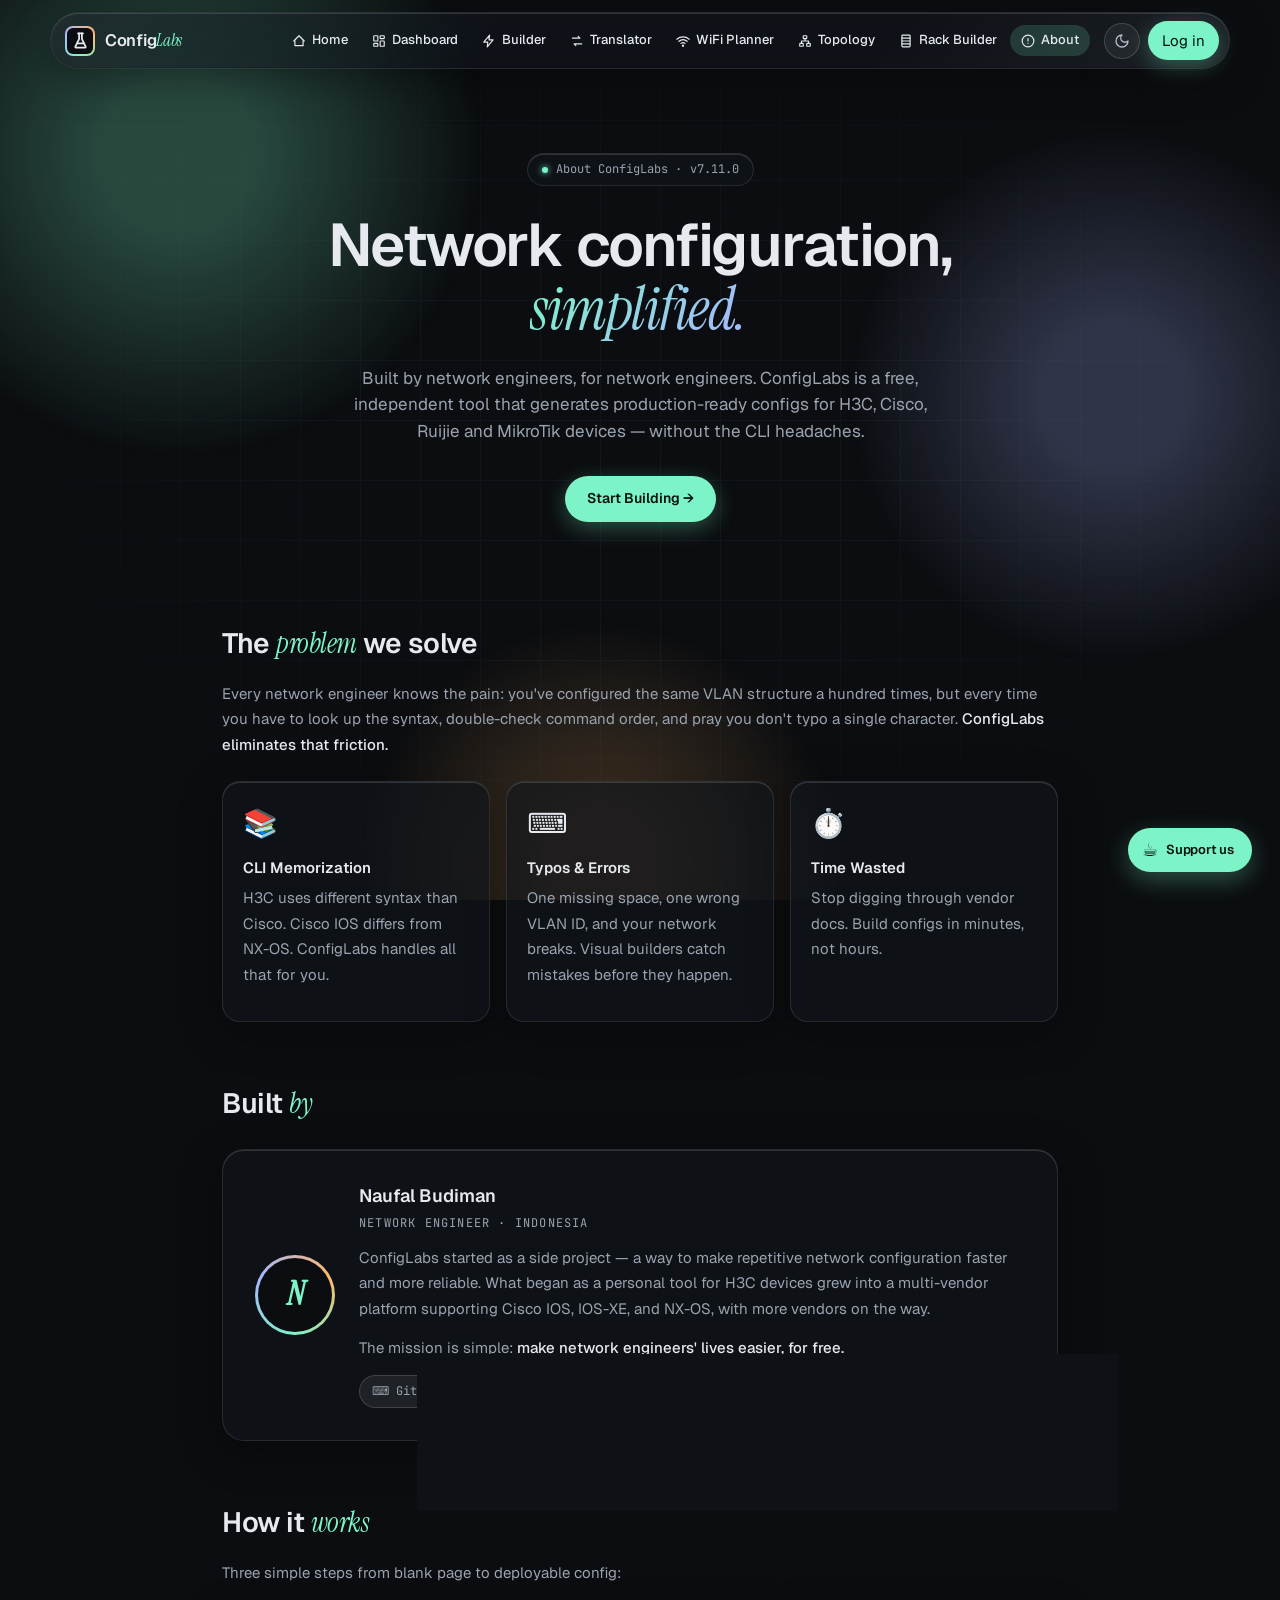
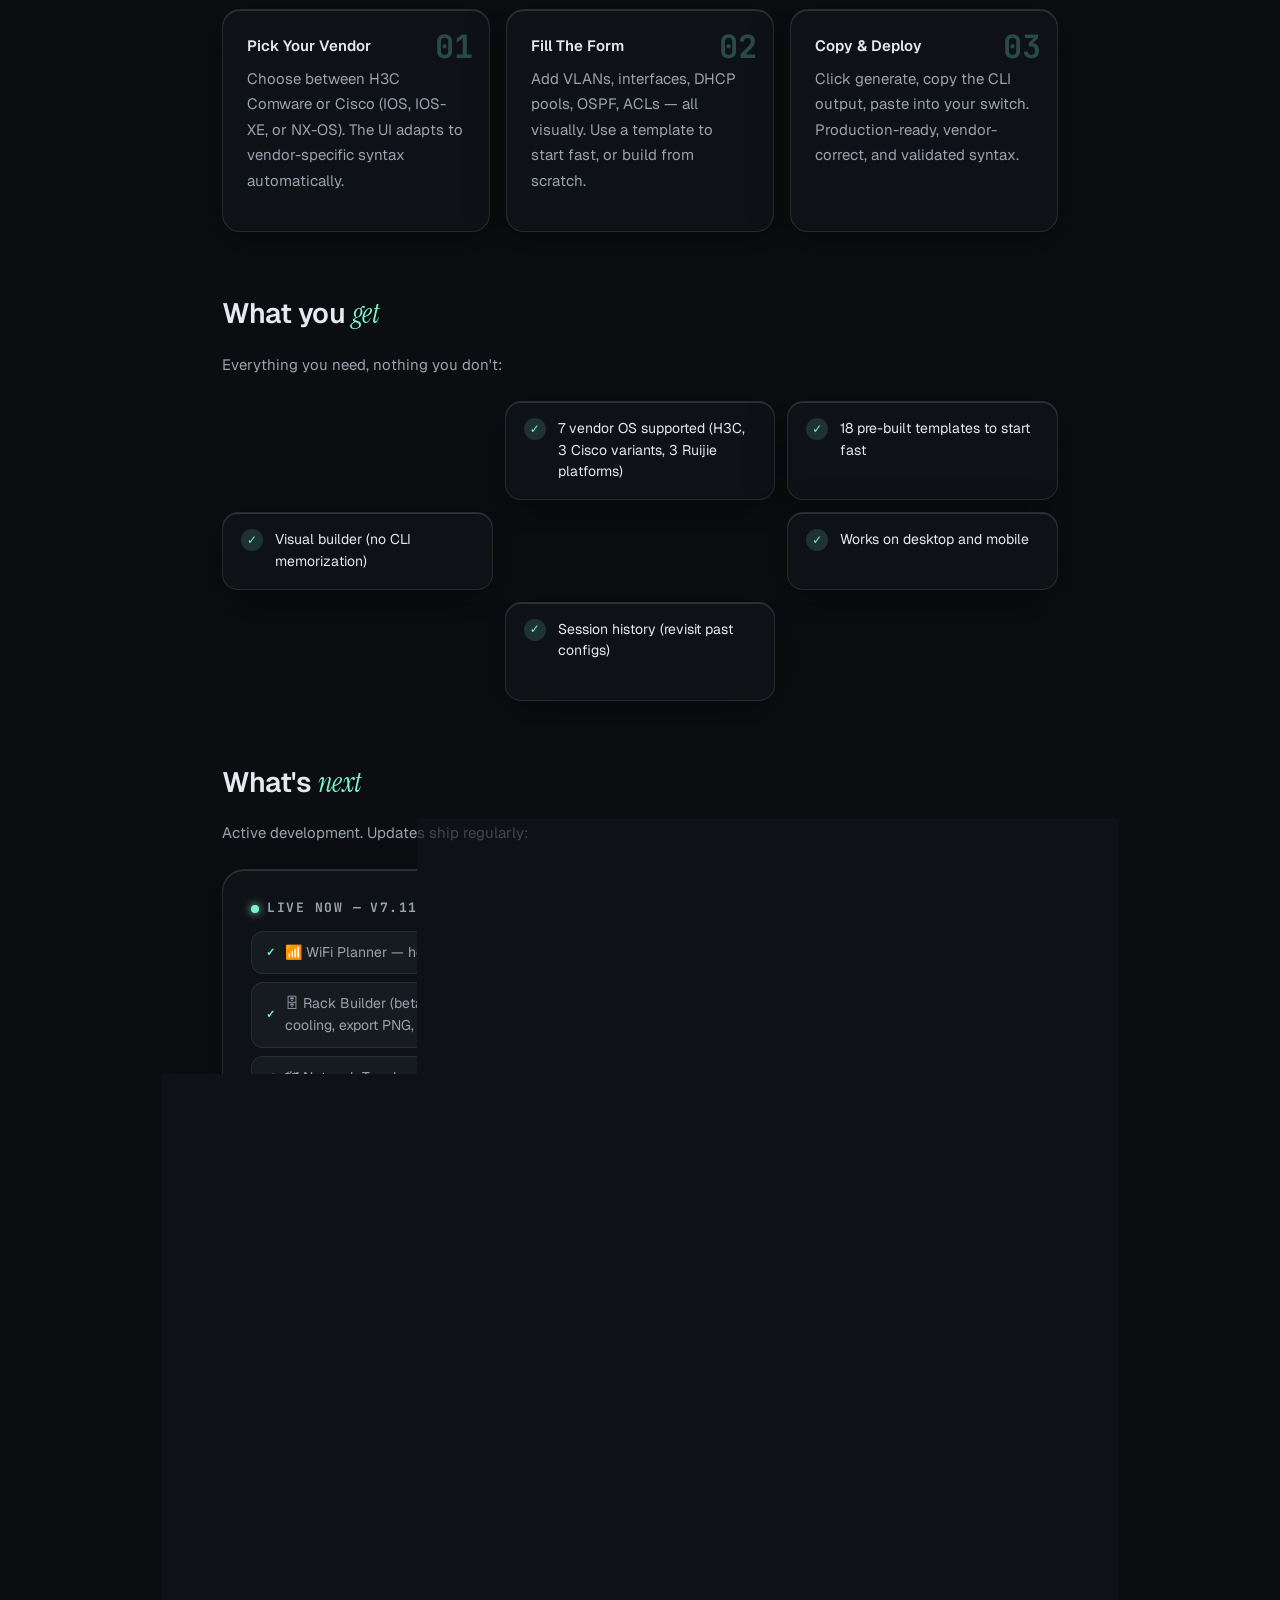
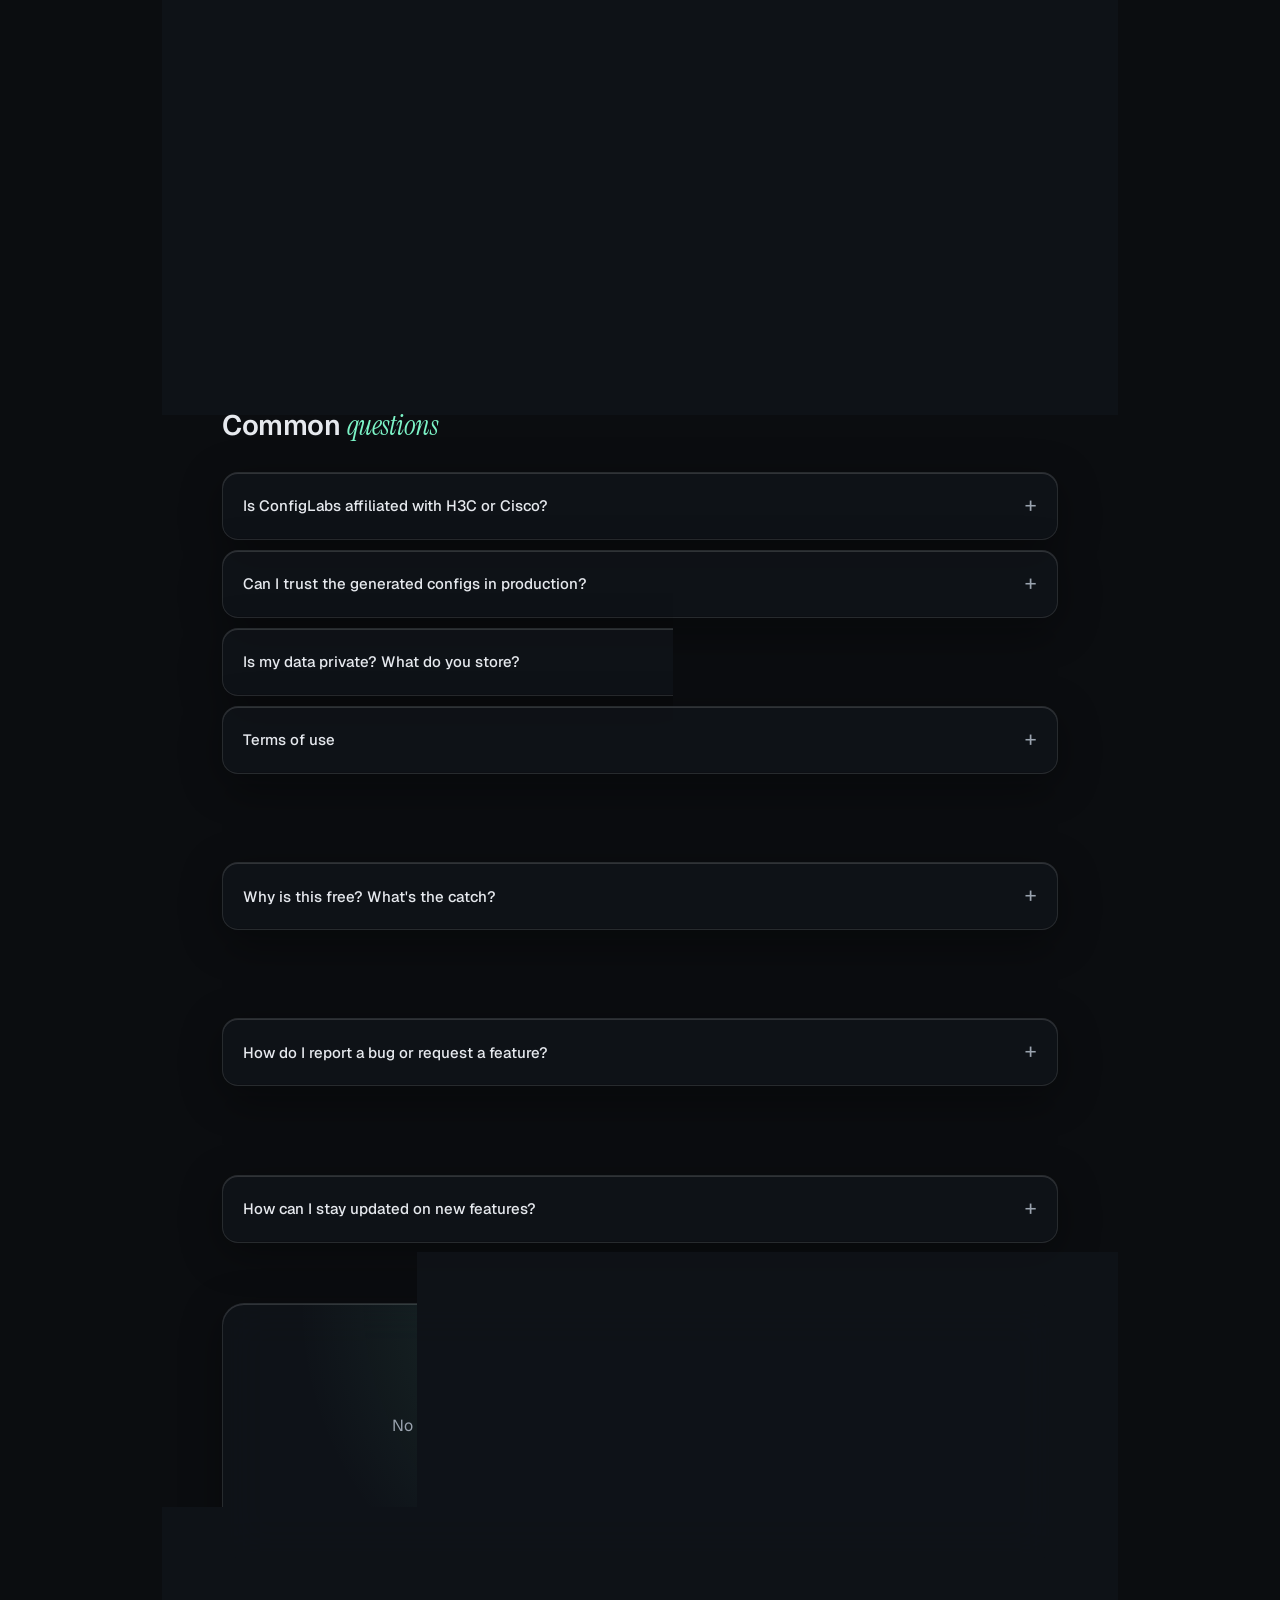
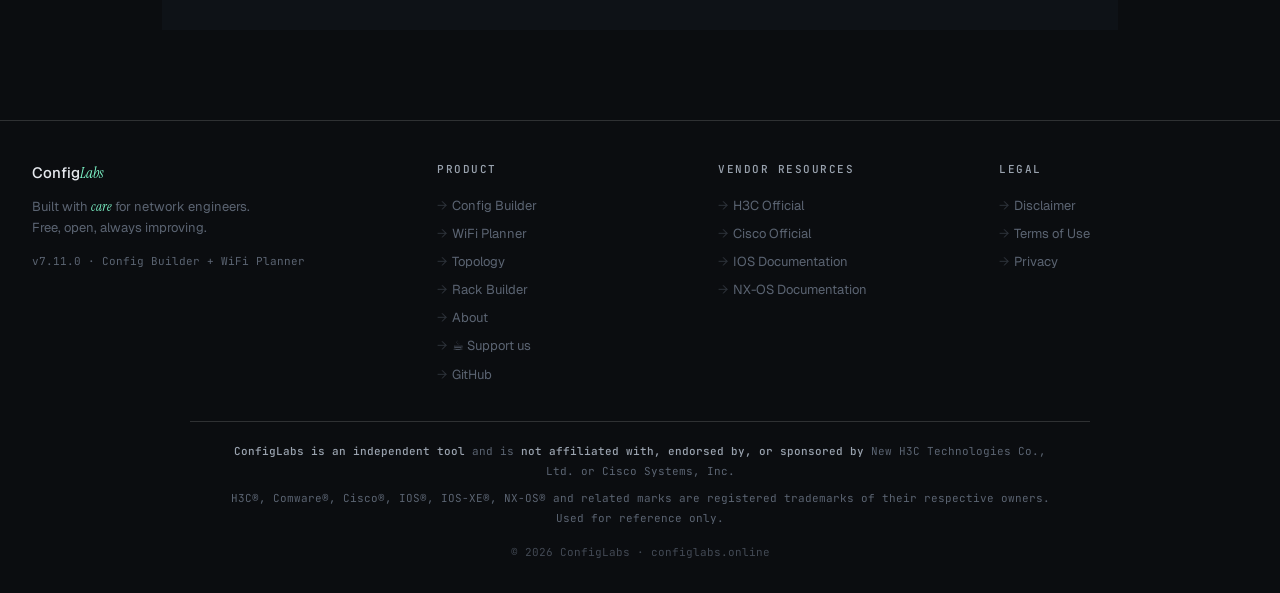
==== commit d4ef6287: "v7.11.0: MikroTik RouterOS v7 in the Builder, Translator and Rack Builder - Builder: MikroTik vendor" ====
--- a/about.html
+++ b/about.html
@@ -5,7 +5,7 @@
 <meta name="viewport" content="width=device-width, initial-scale=1.0"/>
 <title>About — ConfigLabs</title>
 <meta name="description" content="ConfigLabs is a free, independent network configuration generator and WiFi planner built by a network engineer, for network engineers."/>
-<meta name="keywords" content="ConfigLabs, about, H3C, Cisco, network configuration, WiFi planner"/>
+<meta name="keywords" content="ConfigLabs, about, H3C, Cisco, Ruijie, MikroTik, network configuration, WiFi planner"/>
 <meta name="author" content="ConfigLabs"/>
 <meta property="og:title" content="About ConfigLabs — Network Configuration, Simplified"/>
 <meta property="og:description" content="The story behind ConfigLabs. Built by a network engineer, for network engineers. Free and open source."/>
@@ -249,7 +249,7 @@
   <section class="hero">
     <div class="hero-tag"><span class="live"></span> About ConfigLabs · <span data-cl-version>v6.0.0</span></div>
     <h1>Network configuration,<br><span class="serif">simplified.</span></h1>
-    <p>Built by network engineers, for network engineers. ConfigLabs is a free, independent tool that generates production-ready configs for H3C, Cisco and Ruijie devices — without the CLI headaches.</p>
+    <p>Built by network engineers, for network engineers. ConfigLabs is a free, independent tool that generates production-ready configs for H3C, Cisco, Ruijie and MikroTik devices — without the CLI headaches.</p>
     <a href="/builder.html" class="cta-btn">Start Building →</a>
   </section>
 
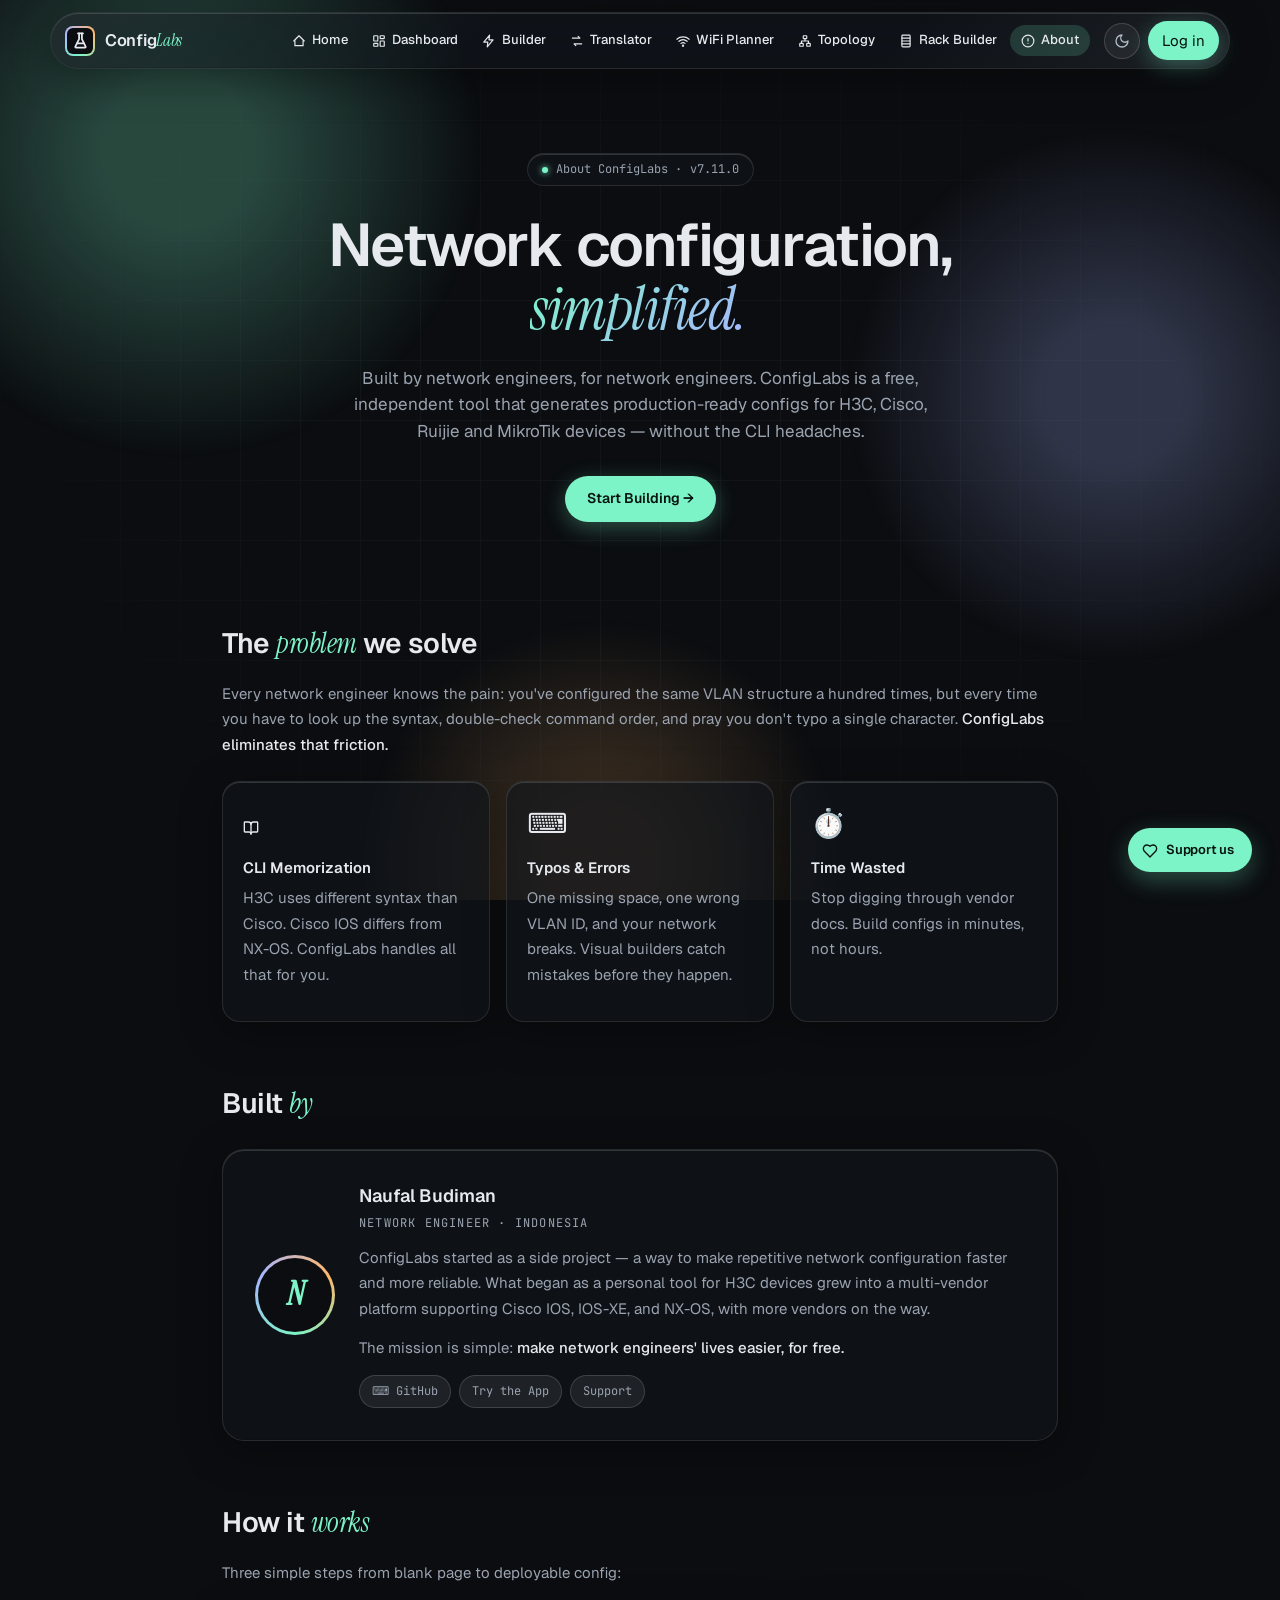
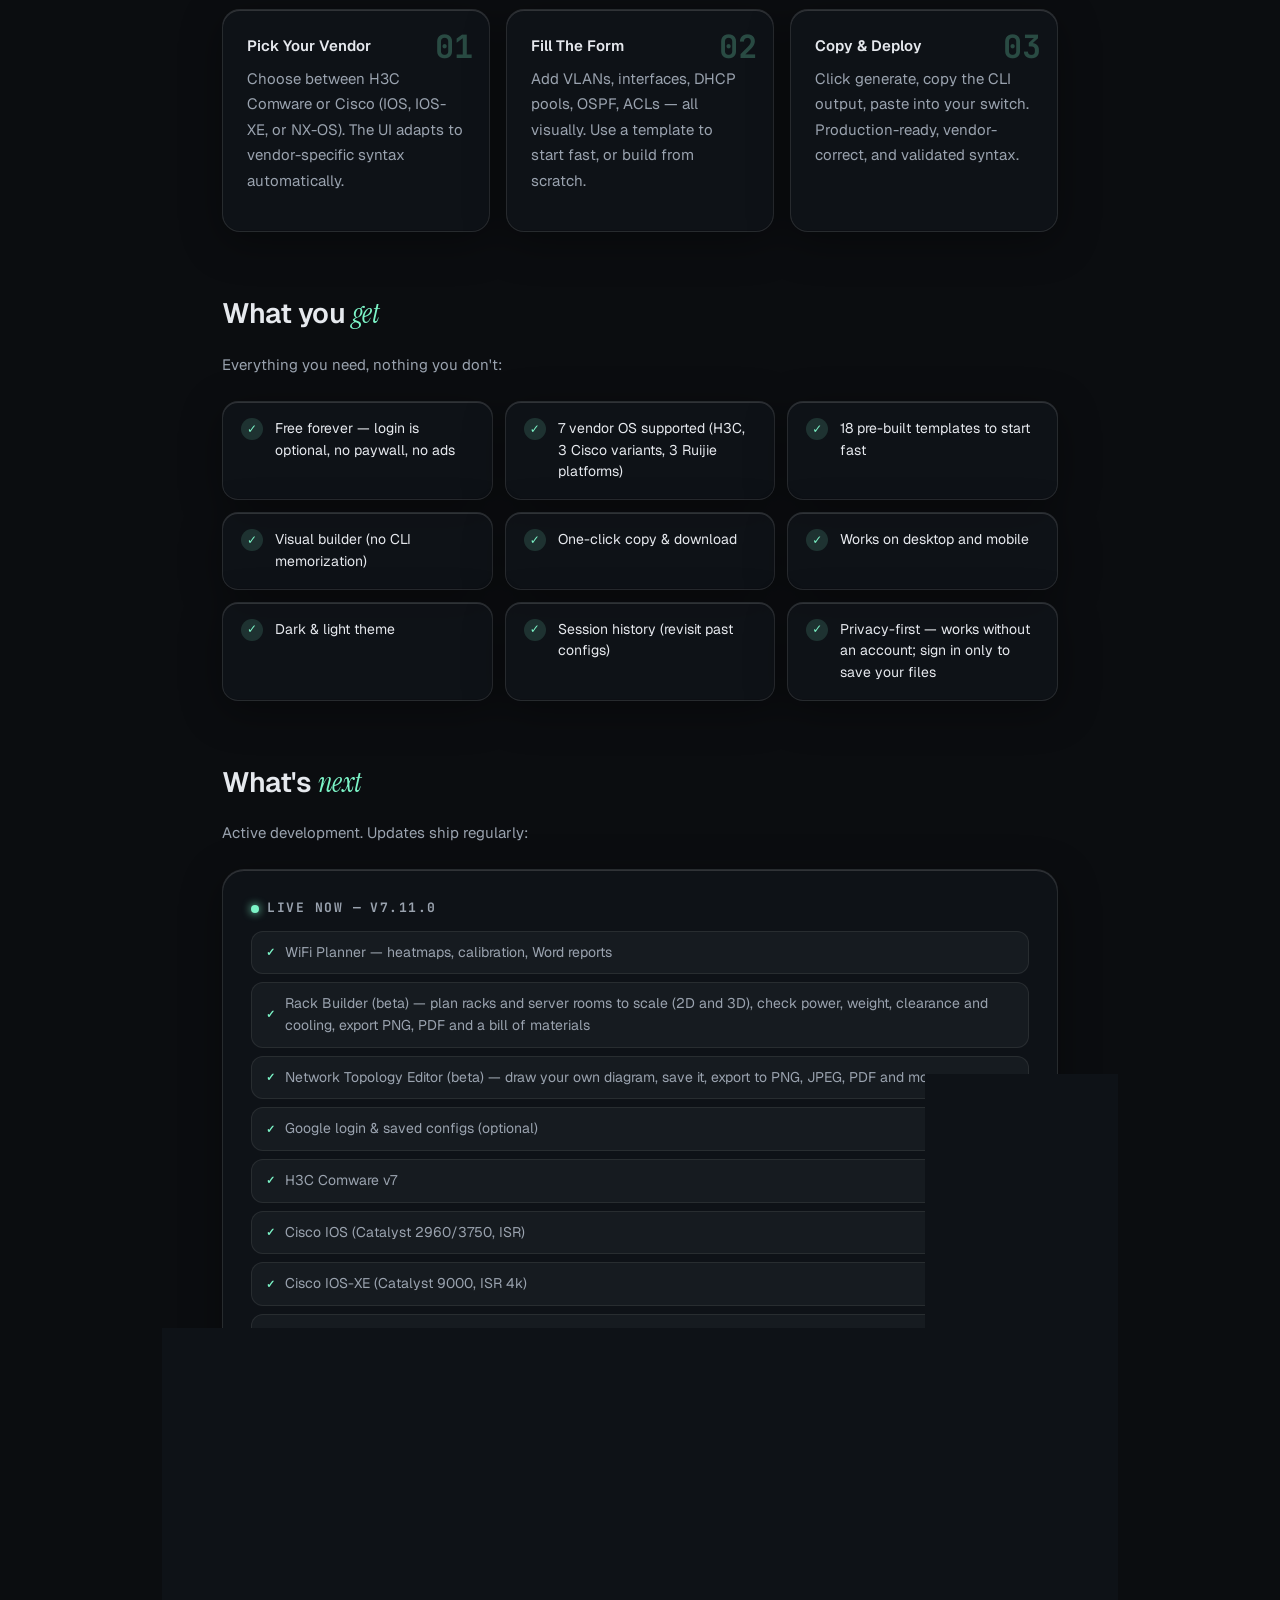
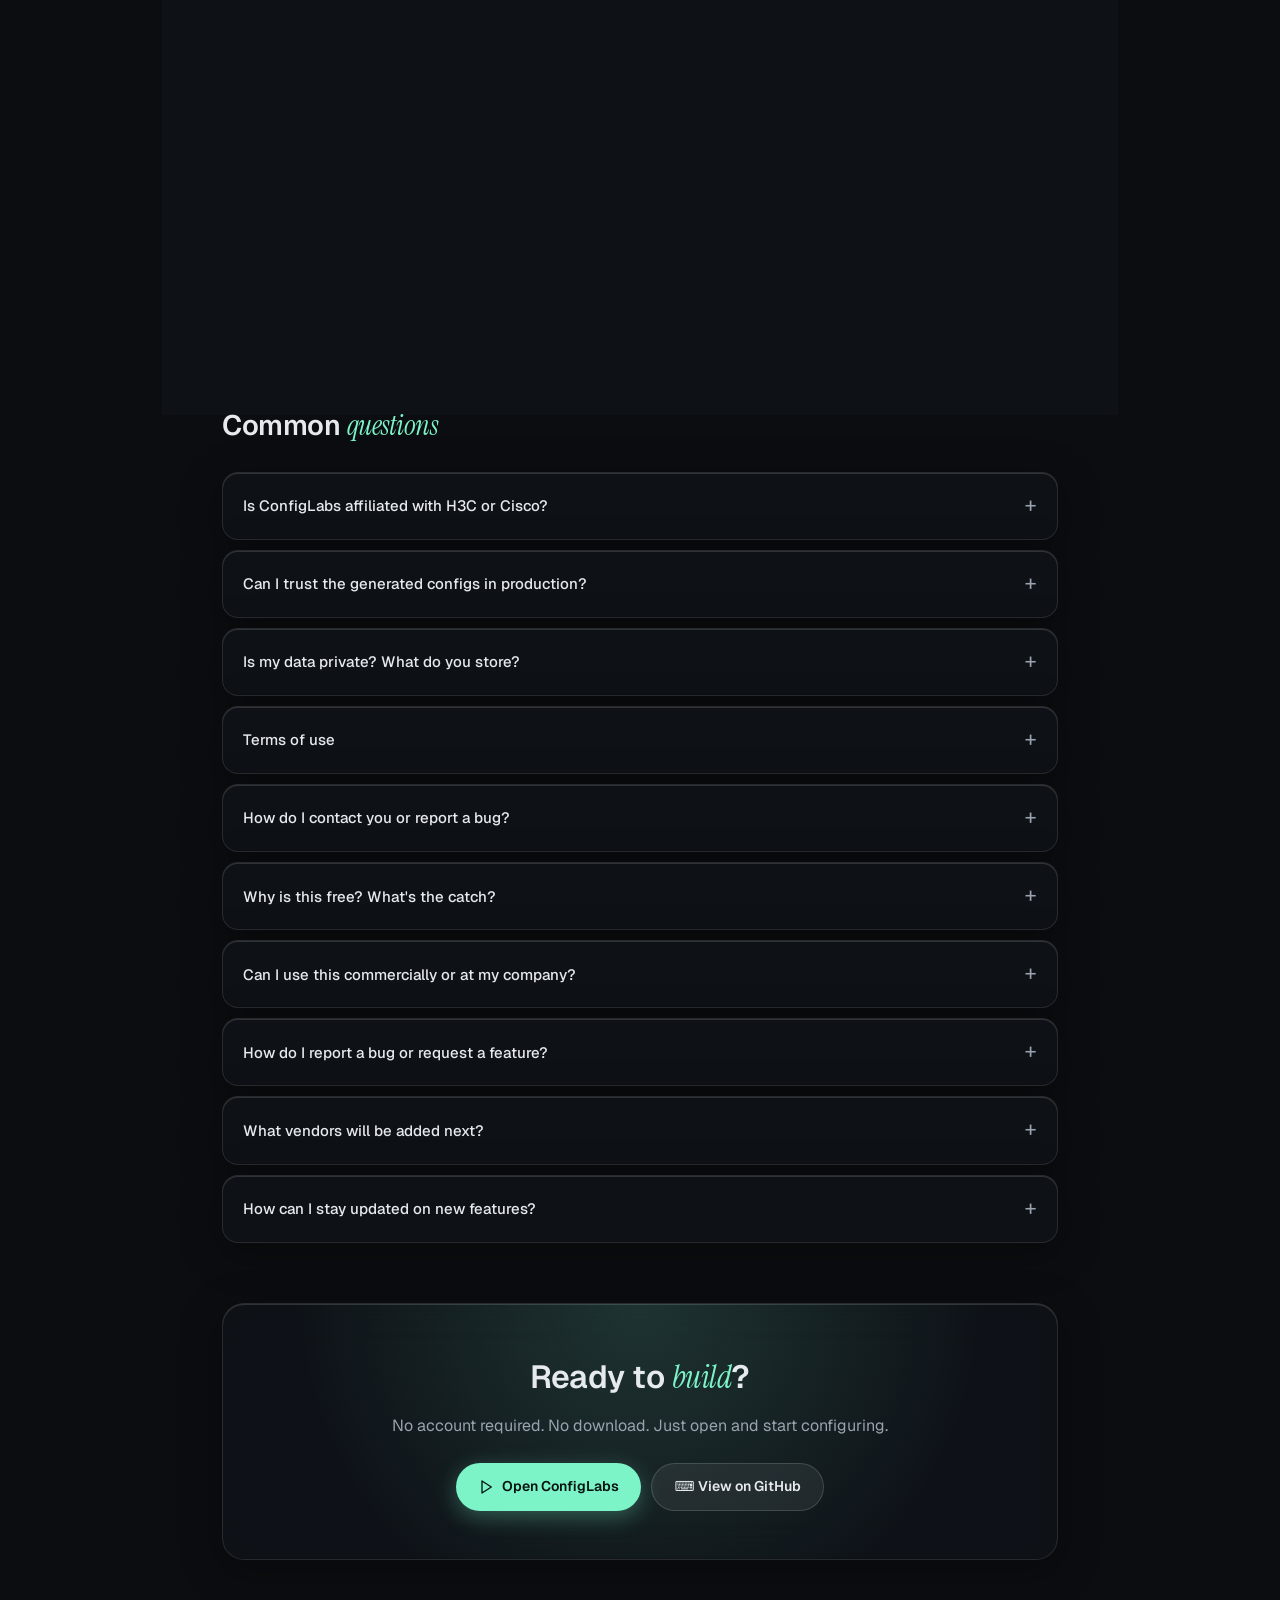
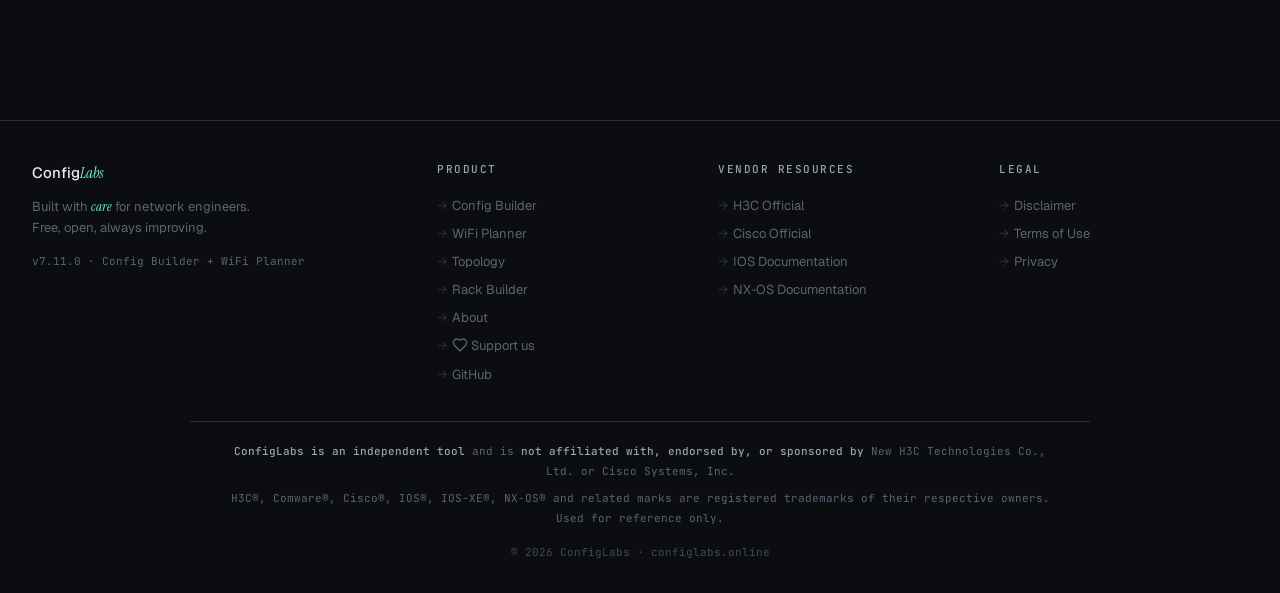
==== commit 0ab9ac5b: "Replace emoji with Lucide icons across the site - New /icons.svg sprite: 43 Lucide icons (v0.460.0, " ====
--- a/about.html
+++ b/about.html
@@ -260,7 +260,7 @@
 
     <div class="problem-grid">
       <div class="problem-card">
-        <span class="icon">📚</span>
+        <span class="icon"><svg class="cl-ic" aria-hidden="true"><use href="/icons.svg#i-book-open"/></svg></span>
         <h3>CLI Memorization</h3>
         <p>H3C uses different syntax than Cisco. Cisco IOS differs from NX-OS. ConfigLabs handles all that for you.</p>
       </div>
@@ -289,8 +289,8 @@
         <p>The mission is simple: <strong>make network engineers' lives easier, for free.</strong></p>
         <div class="maker-links">
           <a href="https://github.com/NaufalBudiman/ConfigLabs" target="_blank" rel="noopener">⌨ GitHub</a>
-          <a href="/builder.html" >🧪 Try the App</a>
-          <a href="https://saweria.co/configlabs" target="_blank" rel="noopener">☕ Support</a>
+          <a href="/builder.html" >Try the App</a>
+          <a href="https://saweria.co/configlabs" target="_blank" rel="noopener">Support</a>
         </div>
       </div>
     </div>
@@ -341,9 +341,9 @@
       <div class="roadmap-section live">
         <h3><span class="dot"></span>Live now — <span data-cl-version>v6.0.0</span></h3>
         <ul class="roadmap-list">
-          <li>📶 WiFi Planner — heatmaps, calibration, Word reports</li>
-          <li>🗄 Rack Builder (beta) — plan racks and server rooms to scale (2D and 3D), check power, weight, clearance and cooling, export PNG, PDF and a bill of materials</li>
-          <li>🗺 Network Topology Editor (beta) — draw your own diagram, save it, export to PNG, JPEG, PDF and more</li>
+          <li>WiFi Planner — heatmaps, calibration, Word reports</li>
+          <li>Rack Builder (beta) — plan racks and server rooms to scale (2D and 3D), check power, weight, clearance and cooling, export PNG, PDF and a bill of materials</li>
+          <li>Network Topology Editor (beta) — draw your own diagram, save it, export to PNG, JPEG, PDF and more</li>
           <li>Google login &amp; saved configs (optional)</li>
           <li>H3C Comware v7</li>
           <li>Cisco IOS (Catalyst 2960/3750, ISR)</li>
@@ -404,7 +404,7 @@
 
       <details class="faq-item" id="contact">
         <summary>How do I contact you or report a bug?</summary>
-        <div class="faq-body">Open an issue on <a href="https://github.com/NaufalBudiman/ConfigLabs/issues/new" target="_blank" rel="noopener">GitHub</a>, or use the feedback button (💬) in the Config Builder.</div>
+        <div class="faq-body">Open an issue on <a href="https://github.com/NaufalBudiman/ConfigLabs/issues/new" target="_blank" rel="noopener">GitHub</a>, or use the Feedback button in the Config Builder.</div>
       </details>
 
       <details class="faq-item">
@@ -419,7 +419,7 @@
 
       <details class="faq-item">
         <summary>How do I report a bug or request a feature?</summary>
-        <div class="faq-body">Click the 💬 feedback button in the app, or open an issue on <a href="https://github.com/NaufalBudiman/ConfigLabs" target="_blank" rel="noopener">GitHub</a>. We read every message and prioritize based on impact.</div>
+        <div class="faq-body">Click the Feedback button in the app, or open an issue on <a href="https://github.com/NaufalBudiman/ConfigLabs" target="_blank" rel="noopener">GitHub</a>. We read every message and prioritize based on impact.</div>
       </details>
 
       <details class="faq-item">
@@ -440,7 +440,7 @@
     <h2>Ready to <em>build</em>?</h2>
     <p>No account required. No download. Just open and start configuring.</p>
     <div class="cta-buttons">
-      <a href="/builder.html" class="btn btn-primary">⚡ Open ConfigLabs</a>
+      <a href="/builder.html" class="btn btn-primary"><svg class="cl-ic" aria-hidden="true"><use href="/icons.svg#i-play"/></svg> Open ConfigLabs</a>
       <a href="https://github.com/NaufalBudiman/ConfigLabs" target="_blank" rel="noopener" class="btn btn-secondary">⌨ View on GitHub</a>
     </div>
   </section>
@@ -465,7 +465,7 @@
       <a href="/topology.html">Topology</a>
       <a href="/rack.html">Rack Builder</a>
       <a href="/about.html">About</a>
-      <a href="https://saweria.co/configlabs" target="_blank" rel="noopener">☕ Support us</a>
+      <a href="https://saweria.co/configlabs" target="_blank" rel="noopener"><svg class="cl-ic" aria-hidden="true"><use href="/icons.svg#i-heart"/></svg> Support us</a>
       <a href="https://github.com/NaufalBudiman/ConfigLabs" target="_blank" rel="noopener">GitHub</a>
     </div>
     <div class="footer-col">
@@ -491,7 +491,7 @@
 
 <!-- Floating Support Button -->
 <a href="https://saweria.co/configlabs" target="_blank" rel="noopener" class="support-fab" title="Support ConfigLabs">
-  <span class="fab-icon">☕</span>
+  <span class="fab-icon"><svg class="cl-ic" aria-hidden="true"><use href="/icons.svg#i-heart"/></svg></span>
   <span>Support us</span>
 </a>
 
--- a/site.css
+++ b/site.css
@@ -99,3 +99,7 @@
   .cl-orbs i{animation:none}
 }
 @media (prefers-reduced-motion:reduce){.cl-orbs i{animation:none}.cl-link,.cl-ibtn{transition:none}}
+
+/* icons: <svg class="cl-ic"><use href="/icons.svg#i-NAME"/></svg> (Lucide, ISC) or clIcon('NAME') from site.js */
+.cl-ic{display:inline-block;width:16px;height:16px;flex-shrink:0;vertical-align:-3px;overflow:visible}
+.support-hero .cl-ic{color:var(--cl-accent)}
